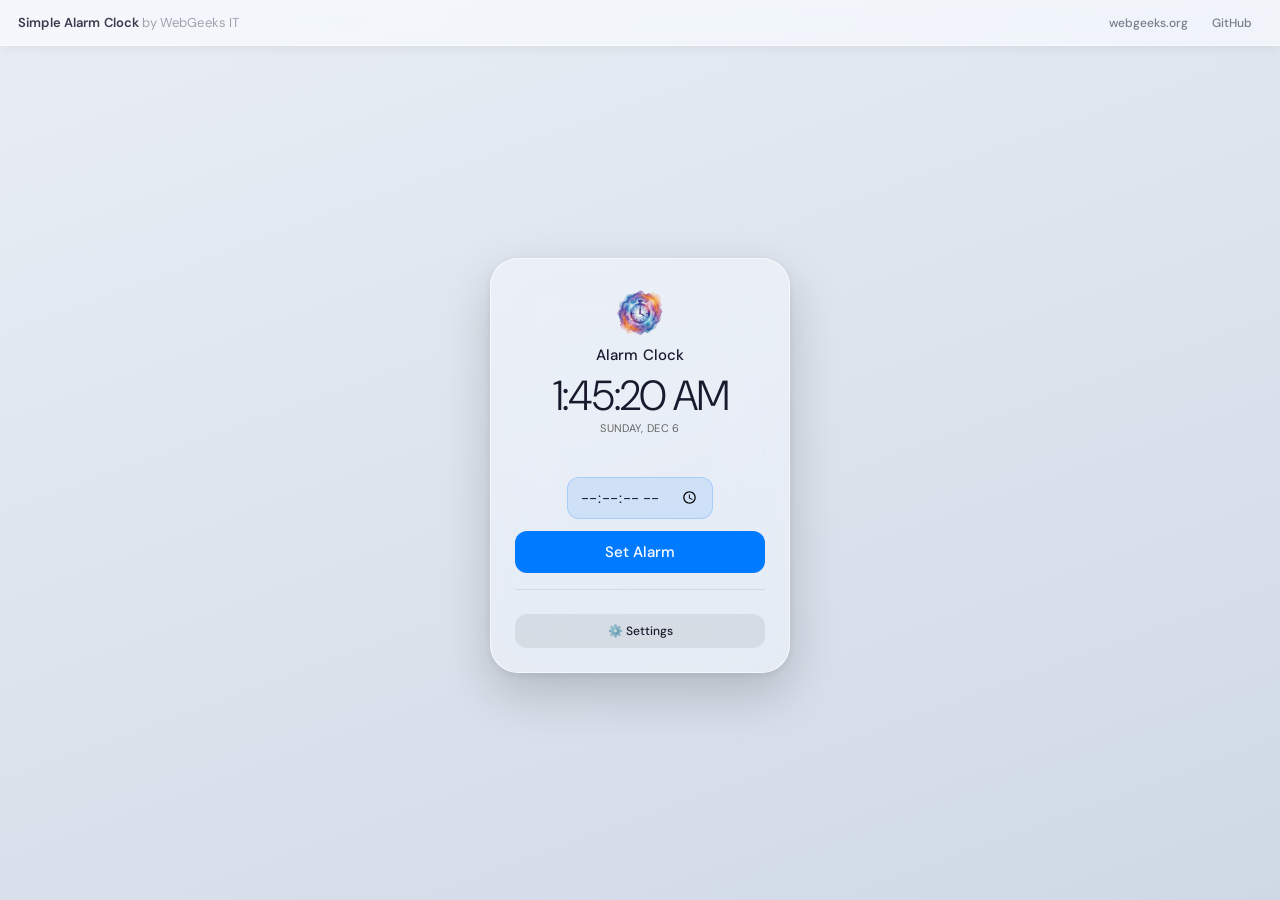
==== index.html @ 9c9a7935 "Web v1" ====
<!DOCTYPE html>
<html lang="en">
<head>
<meta charset="UTF-8">
<meta name="viewport" content="width=device-width, initial-scale=1.0">
<title>Alarm Clock — WebGeeks</title>
<link rel="icon" href="icon.ico" type="image/x-icon">
<link rel="preconnect" href="https://fonts.googleapis.com">
<link href="https://fonts.googleapis.com/css2?family=DM+Sans:wght@300;400;500&family=JetBrains+Mono:wght@300;400&display=swap" rel="stylesheet">
<link rel="stylesheet" href="style.css">
</head>
<body class="clock-body">

<!-- ── CUSTOM TITLEBAR (pywebview frameless mode) ── -->
<div id="titlebar" class="pywebview-drag-region">
  <button class="wc-btn wc-min"   onclick="winMinimize()" title="Minimize">&#x2212;</button>
  <button class="wc-btn wc-max"   onclick="winMaximize()" title="Maximize">&#x25A1;</button>
  <button class="wc-btn wc-close" onclick="winClose()"    title="Close">&#x2715;</button>
</div>

<!-- ── BROWSER NAV (hidden in pywebview) ── -->
<nav id="browser-nav">
  <a class="nav-brand" href="https://webgeeks.org" target="_blank">
    <span class="nav-title">Simple Alarm Clock <span>by WebGeeks IT</span></span>
  </a>
  <div class="nav-links">
    <a class="nav-link" href="https://webgeeks.org"        target="_blank">webgeeks.org</a>
    <a class="nav-link" href="https://github.com/ImmaGundam/SimpleAlarmClock" target="_blank">GitHub</a>
  </div>
</nav>

<!-- ── MAIN CARD ── -->
<div class="card" id="main-card">
  <div class="header">
    <!-- icon.ico shown as image above the title -->
    <img class="header-icon" src="clock.png" alt="Alarm Clock icon">
    <h1>Alarm Clock</h1>
  </div>

  <div class="clock-wrap">
    <div id="clock">00:00:00</div>
    <div id="date-display"></div>
  </div>

  <div id="alarm-status"></div>

  <div class="input-row">
    <input type="time" step="1" id="alarmTime">
  </div>

  <button class="btn btn-primary" id="alarmButton" onclick="alarmAction()">
    Set Alarm
  </button>

  <div class="divider"></div>

  <button class="btn btn-secondary" onclick="openSettings()">
    ⚙️ Settings
  </button>
</div>

<!-- ── SETTINGS PANEL (inline overlay) ── -->
<div id="settings-panel">
  <div class="settings-card">
    <div class="settings-header">
      <h2>Settings</h2>
      <button class="close-btn" onclick="closeSettings()">✕</button>
    </div>

    <!-- Display -->
    <div class="setting-group">
      <span class="setting-label">Display</span>
      <div class="toggle-row">
        <span class="toggle-label-text">Military Time (24h)</span>
        <label class="toggle">
          <input type="checkbox" id="military" onchange="settingChanged()">
          <span class="slider-track"></span>
        </label>
      </div>
      <div class="toggle-row">
        <span class="toggle-label-text">Show Date</span>
        <label class="toggle">
          <input type="checkbox" id="showDate" checked onchange="settingChanged()">
          <span class="slider-track"></span>
        </label>
      </div>
    </div>

  <!-- Display -->

    <!-- Theme -->
    <div class="setting-group">
      <span class="setting-label">Theme</span>
      <div class="theme-grid" id="themeGrid"></div>
    </div>

    <!-- Font -->
    <div class="setting-group">
      <span class="setting-label">Font</span>
      <select id="font" onchange="applyFont(this.value)">
        <option value="'DM Sans', sans-serif">DM Sans (Default)</option>
        <option value="'Segoe UI', sans-serif">Segoe UI</option>
        <option value="Arial, sans-serif">Arial</option>
        <option value="Verdana, sans-serif">Verdana</option>
        <option value="Tahoma, sans-serif">Tahoma</option>
        <option value="Georgia, serif">Georgia</option>
        <option value="'Times New Roman', serif">Times New Roman</option>
        <option value="'Courier New', monospace">Courier New</option>
        <option value="'JetBrains Mono', monospace">JetBrains Mono</option>
      </select>
    </div>

    <!-- Alarm Sound -->
    <div class="setting-group">
      <span class="setting-label">Alarm Sound</span>
      <select id="sound" onchange="settingChanged()">
        <option value="alarm1">Standard Alarm</option>
        <option value="alarm2">Digital Alarm</option>
        <option value="alarm3">Classic Alarm</option>
        <option value="gentle">Gentle Chime</option>
        <option value="beep">Simple Beep</option>
        <option value="buzzer">Buzzer</option>
        <option value="custom">📁 Custom File…</option>
      </select>
      <button class="file-btn" id="customFileBtn" onclick="browseSound()" style="display:none;">
        📂 Browse for sound file
      </button>
      <div id="custom-sound-name"></div>
      <div class="btn-preview-row">
        <button class="btn-preview" onclick="previewSound()">▶ Preview</button>
        <button class="btn-preview" onclick="stopPreview()">■ Stop</button>
      </div>
    </div>

    <!-- Advanced -->
    <div class="setting-group">
      <span class="setting-label">Advanced</span>
      <div class="toggle-row">
        <span class="toggle-label-text">Disable Animations</span>
        <label class="toggle">
          <input type="checkbox" id="disableJS" onchange="toggleAnimations()">
          <span class="slider-track"></span>
        </label>
      </div>
    </div>

    <div class="settings-footer">
      Developed by James D.<br>
      <a href="https://github.com/ImmaGundam" target="_blank">github.com/ImmaGundam</a>
      &nbsp;·&nbsp;
      <a href="https://webgeeks.org" target="_blank">webgeeks.org</a>
    </div>
  </div>
</div>

<!-- Toast -->
<div id="toast"></div>

<!-- Hidden file input -->
<input type="file" id="fileInput" accept="audio/*" style="display:none"
       onchange="handleCustomFile(this)">


<script>
// ─── PLATFORM DETECTION ─────────────────────────────────────────────────────
const isNativeApp = !!(window.Capacitor && window.Capacitor.isNativePlatform && window.Capacitor.isNativePlatform());
const Plugins = window.Capacitor?.Plugins || {};
const LocalNotifications = Plugins.LocalNotifications;
const Preferences = Plugins.Preferences;

(function detectEnv() {
  document.body.classList.toggle('in-browser', !isNativeApp);
  document.body.classList.toggle('native-app', isNativeApp);
})();

// ─── STATE ───────────────────────────────────────────────────────────────────
let state = {
  military: false,
  showDate: true,
  theme: 'mac',
  font: "'DM Sans', sans-serif",
  sound: 'alarm1',
  disableJS: false,
  customSoundURL: null,
  customSoundName: null
};

let alarmSet = false;
let alarmTime = null;
let scheduledNotificationId = null;
let audio = new Audio();
let previewAudio = new Audio();
let animationsDisabled = false;

// ─── THEMES ──────────────────────────────────────────────────────────────────
const THEMES = {
  Light:          { bg1: '#e9eef5', bg2: '#cfd9e6', cardBg: 'rgba(255,255,255,0.38)',  cardBorder: 'rgba(255,255,255,0.6)',   text: '#1a1a2e', textMuted: '#666',                     accent: '#007aff', accentText: '#fff',    btnSecBg: 'rgba(0,0,0,0.08)',       btnSecText: '#1a1a2e', dark: false, label: 'Light' },
  Dark:      { bg1: '#2c2c2e', bg2: '#1c1c1e', cardBg: 'rgba(60,60,65,0.55)',     cardBorder: 'rgba(255,255,255,0.12)', text: '#f0f0f0', textMuted: 'rgba(255,255,255,0.45)',    accent: '#0a84ff', accentText: '#fff',    btnSecBg: 'rgba(255,255,255,0.10)', btnSecText: '#f0f0f0', dark: true,  label: 'Dark' },
  dark:         { bg1: '#0f2027', bg2: '#2c5364', cardBg: 'rgba(20,40,55,0.55)',     cardBorder: 'rgba(100,180,255,0.15)', text: '#e8f4ff', textMuted: 'rgba(200,220,255,0.5)',     accent: '#4da6ff', accentText: '#001a33', btnSecBg: 'rgba(100,180,255,0.12)', btnSecText: '#e8f4ff', dark: true,  label: 'Blue Glass' },
  red:          { bg1: '#2b0000', bg2: '#220022', cardBg: 'rgba(60,0,40,0.55)',      cardBorder: 'rgba(255,80,120,0.2)',   text: '#ffe0ea', textMuted: 'rgba(255,160,180,0.55)',    accent: '#ff3b5c', accentText: '#fff',    btnSecBg: 'rgba(255,80,120,0.15)',  btnSecText: '#ffe0ea', dark: true,  label: 'Crimson' },
  pinklight:    { bg1: '#ffd6ec', bg2: '#ffeaf6', cardBg: 'rgba(255,255,255,0.45)',  cardBorder: 'rgba(255,180,220,0.6)', text: '#4a0033', textMuted: '#c06090',                   accent: '#e0006a', accentText: '#fff',    btnSecBg: 'rgba(224,0,106,0.10)',   btnSecText: '#4a0033', dark: false, label: 'Pink' },
  pinkdark:     { bg1: '#5c0030', bg2: '#1f0010', cardBg: 'rgba(80,0,45,0.55)',      cardBorder: 'rgba(255,100,160,0.2)', text: '#ffdaea', textMuted: 'rgba(255,150,190,0.55)',    accent: '#ff4d9e', accentText: '#3a0020', btnSecBg: 'rgba(255,100,160,0.15)', btnSecText: '#ffdaea', dark: true,  label: 'Rose Dark' },
  rainbowlight: { bg1: '#ffadad', bg2: '#9bf6ff', cardBg: 'rgba(255,255,255,0.42)', cardBorder: 'rgba(255,255,255,0.7)', text: '#1a1a2e', textMuted: '#555',                      accent: '#7c3aed', accentText: '#fff',    btnSecBg: 'rgba(124,58,237,0.10)', btnSecText: '#1a1a2e', dark: false, label: 'Rainbow' },
  rainbowdark:  { bg1: '#2a0050', bg2: '#003d4a', cardBg: 'rgba(30,0,70,0.5)',       cardBorder: 'rgba(150,100,255,0.25)',text: '#e8d8ff', textMuted: 'rgba(200,170,255,0.5)',     accent: '#a855f7', accentText: '#fff',    btnSecBg: 'rgba(168,85,247,0.18)', btnSecText: '#e8d8ff', dark: true,  label: 'Neon Dark' },
  forest:       { bg1: '#1a3a1a', bg2: '#2d5a2d', cardBg: 'rgba(20,50,20,0.55)',     cardBorder: 'rgba(100,200,100,0.2)', text: '#d8f0d8', textMuted: 'rgba(160,220,160,0.6)',    accent: '#4caf50', accentText: '#0a1f0a', btnSecBg: 'rgba(100,200,100,0.15)', btnSecText: '#d8f0d8', dark: true,  label: 'Forest' },
  ocean:        { bg1: '#003366', bg2: '#006699', cardBg: 'rgba(0,40,80,0.5)',        cardBorder: 'rgba(80,180,255,0.25)',text: '#d0ecff', textMuted: 'rgba(150,200,255,0.55)',    accent: '#29b6f6', accentText: '#001a33', btnSecBg: 'rgba(80,180,255,0.15)',  btnSecText: '#d0ecff', dark: true,  label: 'Ocean' },
  sand:         { bg1: '#f5e6c8', bg2: '#e8d5a0', cardBg: 'rgba(255,250,235,0.55)',  cardBorder: 'rgba(200,160,80,0.3)', text: '#3a2a10',  textMuted: '#8a6a30',                  accent: '#c97c1a', accentText: '#fff',    btnSecBg: 'rgba(200,160,80,0.18)',  btnSecText: '#3a2a10', dark: false, label: 'Sand' },
  midnight:     { bg1: '#080820', bg2: '#0d0d2e', cardBg: 'rgba(10,10,35,0.6)',      cardBorder: 'rgba(80,80,200,0.25)', text: '#d0d0ff',  textMuted: 'rgba(160,160,230,0.55)',   accent: '#6366f1', accentText: '#fff',    btnSecBg: 'rgba(99,102,241,0.18)', btnSecText: '#d0d0ff', dark: true,  label: 'Midnight' }
};

function buildThemeGrid() {
  const grid = document.getElementById('themeGrid');
  grid.innerHTML = '';
  for (const [key, t] of Object.entries(THEMES)) {
    const el = document.createElement('div');
    el.className = 'theme-swatch' + (key === state.theme ? ' active' : '');
    el.setAttribute('data-label', t.label);
    el.style.background = `linear-gradient(135deg, ${t.bg1}, ${t.bg2})`;
    el.onclick = () => applyTheme(key);
    grid.appendChild(el);
  }
}

function applyTheme(key) {
  if (!THEMES[key]) return;
  const t = THEMES[key];
  state.theme = key;
  saveState();
  const root = document.documentElement;
  root.style.setProperty('--bg1', t.bg1);
  root.style.setProperty('--bg2', t.bg2);
  root.style.setProperty('--card-bg', t.cardBg);
  root.style.setProperty('--card-border', t.cardBorder);
  root.style.setProperty('--text', t.text);
  root.style.setProperty('--text-muted', t.textMuted);
  root.style.setProperty('--accent', t.accent);
  root.style.setProperty('--accent-text', t.accentText);
  root.style.setProperty('--btn-secondary-bg', t.btnSecBg);
  root.style.setProperty('--btn-secondary-text', t.btnSecText);
  document.body.style.background = `linear-gradient(160deg, ${t.bg1}, ${t.bg2})`;
  document.querySelectorAll('.theme-swatch').forEach(el => el.classList.remove('active'));
  const active = document.querySelector(`.theme-swatch[data-label="${t.label}"]`);
  if (active) active.classList.add('active');
}

function applyFont(font) {
  state.font = font;
  document.body.style.fontFamily = font;
  saveState();
}

const DAYS   = ['Sunday','Monday','Tuesday','Wednesday','Thursday','Friday','Saturday'];
const MONTHS = ['Jan','Feb','Mar','Apr','May','Jun','Jul','Aug','Sep','Oct','Nov','Dec'];

function updateClock() {
  const now = new Date();
  let h = now.getHours();
  const m = String(now.getMinutes()).padStart(2,'0');
  const s = String(now.getSeconds()).padStart(2,'0');
  let timeStr;
  if (state.military) {
    timeStr = String(h).padStart(2,'0') + ':' + m + ':' + s;
  } else {
    const suffix = h >= 12 ? ' PM' : ' AM';
    h = h % 12 || 12;
    timeStr = h + ':' + m + ':' + s + suffix;
  }
  document.getElementById('clock').textContent = timeStr;
  if (state.showDate) {
    const dateEl = document.getElementById('date-display');
    dateEl.textContent = DAYS[now.getDay()] + ', ' + MONTHS[now.getMonth()] + ' ' + now.getDate();
    dateEl.style.display = '';
  } else {
    document.getElementById('date-display').style.display = 'none';
  }

  if (alarmSet && alarmTime) {
    const nowStr = String(now.getHours()).padStart(2,'0') + ':' +
                   String(now.getMinutes()).padStart(2,'0') + ':' +
                   String(now.getSeconds()).padStart(2,'0');
    if (nowStr === alarmTime) triggerAlarm();
  }
}
setInterval(updateClock, 1000);
updateClock();

function getNextOccurrence(timeString) {
  const [hh, mm, ss] = timeString.split(':').map(Number);
  const now = new Date();
  const fire = new Date();
  fire.setHours(hh, mm, ss || 0, 0);
  if (fire <= now) fire.setDate(fire.getDate() + 1);
  return fire;
}

async function scheduleNativeAlarm(timeString) {
  if (!isNativeApp || !LocalNotifications) return;
  try {
    await LocalNotifications.requestPermissions();
    if (LocalNotifications.checkExactNotificationSetting) {
      const exact = await LocalNotifications.checkExactNotificationSetting();
      if (exact?.value !== 'granted' && LocalNotifications.changeExactNotificationSetting) {
        await LocalNotifications.changeExactNotificationSetting();
      }
    }
  } catch (e) {}

  const fireAt = getNextOccurrence(timeString);
  scheduledNotificationId = Date.now() % 2147483000;
  try {
    await LocalNotifications.schedule({
      notifications: [{
        id: scheduledNotificationId,
        title: 'Alarm Clock',
        body: 'Your alarm is going off.',
        schedule: { at: fireAt, allowWhileIdle: true },
        sound: 'beep.wav',
        smallIcon: 'ic_stat_icon_config_sample',
        channelId: 'alarm-clock',
        extra: { alarmTime: timeString }
      }]
    });
  } catch (e) {
    console.warn('Failed to schedule native alarm', e);
  }
}

async function cancelNativeAlarm() {
  if (!isNativeApp || !LocalNotifications || !scheduledNotificationId) return;
  try {
    await LocalNotifications.cancel({ notifications: [{ id: scheduledNotificationId }] });
  } catch (e) {}
  scheduledNotificationId = null;
}

function alarmAction() {
  const btn = document.getElementById('alarmButton');
  if (!alarmSet) {
    const timeInput = document.getElementById('alarmTime').value;
    if (!timeInput) { showToast('Please select a time first'); return; }
    const parts = timeInput.split(':');
    alarmTime = parts[0].padStart(2,'0') + ':' + (parts[1]||'00').padStart(2,'0') + ':' + (parts[2]||'00').padStart(2,'0');
    alarmSet = true;
    btn.textContent = '🔔 Cancel Alarm';
    btn.classList.add('armed');
    document.getElementById('alarm-status').textContent = '⏰ Alarm set for ' + formatAlarmDisplay(alarmTime);
    scheduleNativeAlarm(alarmTime);
  } else {
    cancelAlarm();
  }
}

function formatAlarmDisplay(t) {
  const [h, m] = t.split(':').map(Number);
  if (state.military) return String(h).padStart(2,'0') + ':' + String(m).padStart(2,'0');
  const suffix = h >= 12 ? 'PM' : 'AM';
  const h12 = h % 12 || 12;
  return h12 + ':' + String(m).padStart(2,'0') + ' ' + suffix;
}

function triggerAlarm() {
  alarmSet = false;
  alarmTime = null;
  scheduledNotificationId = null;
  document.getElementById('alarmButton').textContent = '■ Stop Alarm';
  document.getElementById('alarmButton').classList.add('armed');
  document.getElementById('alarmButton').onclick = stopAlarm;
  document.getElementById('alarm-status').textContent = '🔔 ALARM!';
  document.getElementById('main-card').classList.add('ringing');
  playSound();
}

function stopAlarm() {
  stopSound();
  document.getElementById('main-card').classList.remove('ringing');
  document.getElementById('alarmButton').textContent = 'Set Alarm';
  document.getElementById('alarmButton').classList.remove('armed');
  document.getElementById('alarmButton').onclick = alarmAction;
  document.getElementById('alarm-status').textContent = '';
}

function cancelAlarm() {
  alarmSet = false;
  alarmTime = null;
  cancelNativeAlarm();
  document.getElementById('alarmButton').textContent = 'Set Alarm';
  document.getElementById('alarmButton').classList.remove('armed');
  document.getElementById('alarm-status').textContent = '';
}

const AudioCtx = window.AudioContext || window.webkitAudioContext;
let audioCtx = null;
let alarmInterval = null;

function getAudioCtx() {
  if (!audioCtx) audioCtx = new AudioCtx();
  return audioCtx;
}

function beepPattern(frequencies, duration, gap) {
  stopSound();
  const ctx = getAudioCtx();
  let t = ctx.currentTime;
  let i = 0;
  function doBeep() {
    const osc = ctx.createOscillator();
    const g = ctx.createGain();
    osc.connect(g); g.connect(ctx.destination);
    osc.frequency.value = frequencies[i % frequencies.length];
    g.gain.setValueAtTime(0.4, t);
    g.gain.exponentialRampToValueAtTime(0.001, t + duration);
    osc.start(t); osc.stop(t + duration);
    t += duration + gap; i++;
  }
  doBeep();
  alarmInterval = setInterval(doBeep, (duration + gap) * 1000);
}

function playSound() {
  const s = state.sound;
  const soundFiles = {
    alarm1:'sounds/alarm1.mp3',
    alarm2:'sounds/alarm2.mp3',
    alarm3:'sounds/alarm3.mp3'
  };
  if (s === 'custom' && state.customSoundURL) {
    audio.src = state.customSoundURL; audio.loop = true; audio.play().catch(()=>{});
    return;
  }
  if (soundFiles[s]) {
    audio.src = soundFiles[s];
    audio.loop = true;
    audio.play().catch(() => playSynthSound(s));
    return;
  }
  playSynthSound(s);
}

function playSynthSound(s) {
  stopSound();
  if      (s === 'alarm1')  beepPattern([880, 660],           0.15, 0.05);
  else if (s === 'alarm2')  beepPattern([1200, 1200, 1200],   0.08, 0.08);
  else if (s === 'alarm3')  beepPattern([440, 550, 660, 550], 0.2,  0.05);
  else if (s === 'gentle')  beepPattern([523, 659, 784],      0.4,  0.2);
  else if (s === 'beep')    beepPattern([1000],               0.1,  0.4);
  else if (s === 'buzzer')  beepPattern([120, 100],           0.3,  0.05);
}

function stopSound() {
  audio.pause(); audio.currentTime = 0;
  if (alarmInterval) { clearInterval(alarmInterval); alarmInterval = null; }
}

function previewSound() {
  stopPreview();
  const s = document.getElementById('sound').value;
  if (s === 'custom' && state.customSoundURL) {
    previewAudio.src = state.customSoundURL;
    previewAudio.play().catch(()=>{});
    setTimeout(() => previewAudio.pause(), 3000);
  } else if (s === 'alarm1' || s === 'alarm2' || s === 'alarm3') {
    previewAudio.src = `sounds/${s}.mp3`;
    previewAudio.play().catch(() => playSynthSound(s));
    setTimeout(stopPreview, 3000);
  } else {
    playSynthSound(s);
    setTimeout(stopSound, 3000);
  }
}

function stopPreview() {
  previewAudio.pause(); previewAudio.currentTime = 0;
  stopSound();
}

function browseSound() { document.getElementById('fileInput').click(); }

function handleCustomFile(input) {
  const file = input.files[0];
  if (!file) return;
  state.customSoundURL  = URL.createObjectURL(file);
  state.customSoundName = file.name;
  document.getElementById('custom-sound-name').textContent = '📄 ' + file.name;
  state.sound = 'custom';
  saveState();
}

document.getElementById('sound').addEventListener('change', function() {
  document.getElementById('customFileBtn').style.display = this.value === 'custom' ? 'flex' : 'none';
  state.sound = this.value;
  saveState();
});

function winMinimize() {}
function winMaximize() {}
function winClose() {}

function openSettings() {
  buildThemeGrid();
  loadSettingsUI();
  document.getElementById('settings-panel').classList.add('open');
}

function closeSettings() {
  document.getElementById('settings-panel').classList.remove('open');
}

document.getElementById('settings-panel').addEventListener('click', function(e) {
  if (e.target === this) closeSettings();
});

function settingChanged() {
  state.military = document.getElementById('military').checked;
  state.showDate  = document.getElementById('showDate').checked;
  state.sound     = document.getElementById('sound').value;
  saveState();
}

function loadSettingsUI() {
  document.getElementById('military').checked    = state.military;
  document.getElementById('showDate').checked    = state.showDate;
  document.getElementById('disableJS').checked   = state.disableJS;
  const fontSel = document.getElementById('font');
  for (let opt of fontSel.options) {
    if (opt.value === state.font) { fontSel.value = opt.value; break; }
  }
  document.getElementById('sound').value = state.sound;
  document.getElementById('customFileBtn').style.display = state.sound === 'custom' ? 'flex' : 'none';
  if (state.customSoundName) {
    document.getElementById('custom-sound-name').textContent = '📄 ' + state.customSoundName;
  }
}

function toggleAnimations() {
  animationsDisabled = document.getElementById('disableJS').checked;
  state.disableJS = animationsDisabled;
  if (animationsDisabled) {
    let style = document.getElementById('no-anim');
    if (!style) {
      style = document.createElement('style');
      style.id = 'no-anim';
      style.textContent = '*, *::before, *::after { animation: none !important; transition: none !important; }';
      document.head.appendChild(style);
    }
  } else {
    const el = document.getElementById('no-anim');
    if (el) el.remove();
  }
  saveState();
}

async function saveState() {
  const toSave = {...state, customSoundURL: null};
  localStorage.setItem('alarmState', JSON.stringify(toSave));
  if (Preferences) {
    try { await Preferences.set({ key: 'alarmState', value: JSON.stringify(toSave) }); } catch (e) {}
  }
}

async function loadState() {
  try {
    if (Preferences) {
      const pref = await Preferences.get({ key: 'alarmState' });
      if (pref.value) Object.assign(state, JSON.parse(pref.value));
      else {
        const raw = localStorage.getItem('alarmState');
        if (raw) Object.assign(state, JSON.parse(raw));
      }
    } else {
      const raw = localStorage.getItem('alarmState');
      if (raw) Object.assign(state, JSON.parse(raw));
    }
  } catch(e) {}
}

function showToast(msg) {
  const t = document.getElementById('toast');
  t.textContent = msg;
  t.classList.add('show');
  setTimeout(() => t.classList.remove('show'), 2200);
}

async function initNativeBits() {
  if (!isNativeApp) return;
  try {
    if (Plugins.StatusBar?.setStyle) {
      await Plugins.StatusBar.setStyle({ style: THEMES[state.theme]?.dark ? 'DARK' : 'LIGHT' });
    }
  } catch (e) {}

  if (LocalNotifications?.createChannel) {
    try {
      await LocalNotifications.createChannel({
        id: 'alarm-clock',
        name: 'Alarm Clock',
        description: 'Alarm notifications',
        importance: 5,
        visibility: 1,
        sound: 'beep.wav',
        vibration: true,
        lights: true
      });
    } catch (e) {}
  }

  if (LocalNotifications?.addListener) {
    LocalNotifications.addListener('localNotificationReceived', () => {
      if (!document.getElementById('main-card').classList.contains('ringing')) triggerAlarm();
    });
    LocalNotifications.addListener('localNotificationActionPerformed', () => {
      if (!document.getElementById('main-card').classList.contains('ringing')) triggerAlarm();
    });
  }
}

async function init() {
  await loadState();
  applyTheme(state.theme);
  applyFont(state.font);
  if (state.disableJS) {
    document.getElementById('disableJS').checked = true;
    toggleAnimations();
  }
  await initNativeBits();
}

init();
</script>
</body>
</html>
---- style.css ----
/* ═══════════════════════════════════════════════════════════════
   style.css — Shared stylesheet for Alarm Clock (index + settings)
   ═══════════════════════════════════════════════════════════════ */

/* ── RESET ── */
*, *::before, *::after { box-sizing: border-box; margin: 0; padding: 0; }

/* ══════════════════════════════════════
   § 1  CSS CUSTOM PROPERTIES (TOKENS)
   ══════════════════════════════════════ */
:root {
  --bg1:              #e9eef5;
  --bg2:              #cfd9e6;
  --card-bg:          rgba(255,255,255,0.38);
  --card-border:      rgba(255,255,255,0.6);
  --text:             #1a1a2e;
  --text-muted:       #666;
  --accent:           #007aff;
  --accent-text:      #ffffff;
  --btn-secondary-bg: rgba(0,0,0,0.07);
  --btn-secondary-text: #1a1a2e;
  --card-shadow:      0 20px 50px rgba(0,0,0,0.18), 0 2px 8px rgba(0,0,0,0.08);
  --card-opacity:     1;
}

/* ══════════════════════════════════════
   § 2  BASE / BODY
   ══════════════════════════════════════ */
html, body {
  width: 100%;
  height: 100%;
  margin: 0;
}

/* index.html body */
body.clock-body {
  overflow: hidden;
  min-height: 100vh;
  font-family: 'DM Sans', sans-serif;
  background: linear-gradient(160deg, var(--bg1), var(--bg2));
  display: grid;
  place-items: center;
  transition: background 0.6s ease;
  padding: 16px;
}

/* settings.html body */
body.settings-body {
  font-family: 'DM Sans', 'Segoe UI', sans-serif;
  background: #f0f2f5;
  color: #1a1a2e;
  font-size: 14px;
  padding: clamp(12px, 3vw, 24px);
  min-height: 100vh;
  /* min dimensions enforced by Python API clamps + JS handle constraints */
  min-width: 320px;
  min-height: 400px;
  box-sizing: border-box;
}

/* ══════════════════════════════════════
   § 3  MAIN CLOCK CARD
   ══════════════════════════════════════ */
.card {
  background: var(--card-bg);
  backdrop-filter: blur(30px) saturate(1.4);
  -webkit-backdrop-filter: blur(30px) saturate(1.4);
  border: 1px solid var(--card-border);
  border-radius: 28px;
  padding: 28px 24px 24px;
  width: 300px;
  text-align: center;
  box-shadow: var(--card-shadow);
  opacity: var(--card-opacity);
  transition: opacity 0.3s;
  position: relative;
}

/* ── HEADER ── */
.header {
  display: flex;
  flex-direction: column;
  align-items: center;
  gap: 6px;
  margin-bottom: 6px;
}
.header-icon {
  width: 52px;
  height: 52px;
  object-fit: contain;
}
.header h1 {
  font-size: 15px;
  font-weight: 500;
  color: var(--text);
  letter-spacing: 0.01em;
}

/* ── CLOCK ── */
.clock-wrap { margin: 10px 0 18px; }
#clock {
  font-family: inherit;
  font-size: 42px;
  font-weight: 300;
  color: var(--text);
  letter-spacing: -1px;
  line-height: 1;
}
#date-display {
  font-size: 11px;
  color: var(--text-muted);
  margin-top: 4px;
  letter-spacing: 0.04em;
  text-transform: uppercase;
}

/* ── ALARM STATUS ── */
#alarm-status {
  font-size: 11px;
  color: var(--accent);
  min-height: 16px;
  margin-bottom: 8px;
  font-weight: 500;
  letter-spacing: 0.03em;
  transition: opacity 0.3s;
}

/* ── TIME INPUT ── */
.input-row {
  display: flex;
  gap: 8px;
  justify-content: center;
  align-items: center;
}
input[type="time"] {
  background: rgba(0,122,255,0.10);
  border: 1.5px solid rgba(0,122,255,0.2);
  padding: 9px 12px;
  border-radius: 12px;
  font-size: 15px;
  font-family: inherit;
  color: var(--text);
  outline: none;
  transition: border-color 0.2s;
}
input[type="time"]:focus { border-color: var(--accent); }

/* ══════════════════════════════════════
   § 4  BUTTONS (SHARED)
   ══════════════════════════════════════ */
.btn {
  display: inline-flex;
  align-items: center;
  justify-content: center;
  gap: 6px;
  border: none;
  border-radius: 12px;
  cursor: pointer;
  font-family: 'DM Sans', sans-serif;
  font-size: 14px;
  font-weight: 500;
  transition: transform 0.12s, opacity 0.2s, background 0.3s;
}
.btn:active { transform: scale(0.96); }

.btn-primary {
  background: var(--accent);
  color: var(--accent-text);
  padding: 11px 22px;
  width: 100%;
  margin-top: 12px;
  font-size: 15px;
}
.btn-primary.armed {
  background: #ff3b30;
  color: #fff;
}
.btn-secondary {
  background: var(--btn-secondary-bg);
  color: var(--btn-secondary-text);
  padding: 9px 16px;
  font-size: 12px;
  margin-top: 8px;
  width: 100%;
}

/* ── DIVIDER ── */
.divider {
  height: 1px;
  background: rgba(0,0,0,0.08);
  margin: 16px 0;
}

/* ══════════════════════════════════════
   § 5  SETTINGS PANEL (inline overlay in index.html)
   ══════════════════════════════════════ */
#settings-panel {
  display: none;
  position: fixed;
  inset: 0;
  background: rgba(0,0,0,0.35);
  backdrop-filter: blur(6px);
  z-index: 100;
  justify-content: center;
  align-items: center;
  padding: 20px;
}
#settings-panel.open { display: flex; }

.settings-card {
  background: rgba(245,247,250,0.97);
  border-radius: 22px;
  padding: 26px 22px;
  width: 320px;
  max-height: 88vh;
  overflow-y: auto;
  box-shadow: 0 30px 70px rgba(0,0,0,0.25);
  color: #1a1a2e;
  scrollbar-width: thin;
}
.settings-card::-webkit-scrollbar { width: 4px; }
.settings-card::-webkit-scrollbar-thumb { background: rgba(0,0,0,0.15); border-radius: 4px; }

.settings-header {
  display: flex;
  justify-content: space-between;
  align-items: center;
  margin-bottom: 20px;
}
.settings-header h2 { font-size: 17px; font-weight: 600; }
.close-btn {
  background: rgba(0,0,0,0.07);
  border: none;
  border-radius: 50%;
  width: 30px; height: 30px;
  cursor: pointer;
  font-size: 16px;
  display: flex; align-items: center; justify-content: center;
  color: #555;
  transition: background 0.2s;
}
.close-btn:hover { background: rgba(0,0,0,0.14); }

.setting-group { margin-bottom: 18px; }

/* ══════════════════════════════════════
   § 6  SHARED SETTINGS CONTROLS
        (used in both the overlay panel
         in index.html AND settings.html)
   ══════════════════════════════════════ */

/* Labels */
.setting-label {
  font-size: 10px;
  font-weight: 700;
  letter-spacing: 0.08em;
  text-transform: uppercase;
  color: #888;
  margin-bottom: 7px;
  margin-top: 18px;
  display: block;
}
/* index.html inline panel uses its own specificity — keep original */
.settings-card .setting-label {
  font-size: 11px;
  font-weight: 600;
  letter-spacing: 0.07em;
  margin-top: 0;
}

/* Toggle rows */
.toggle-row {
  display: flex;
  justify-content: space-between;
  align-items: center;
  padding: 10px 0;
  border-bottom: 1px solid rgba(0,0,0,0.06);
}
.toggle-row:last-child { border-bottom: none; }
.toggle-label-text { font-size: 14px; color: #333; }
/* settings.html uses plain <span> inside .toggle-row */
.toggle-row > span { font-size: 13px; color: #333; }

/* Toggle switch */
.toggle {
  position: relative;
  width: 44px; height: 24px;
  flex-shrink: 0;
}
.toggle input { opacity: 0; width: 0; height: 0; }
.slider-track {
  position: absolute;
  inset: 0;
  background: #ccc;
  border-radius: 24px;
  cursor: pointer;
  transition: background 0.25s;
}
.slider-track::before {
  content: '';
  position: absolute;
  width: 18px; height: 18px;
  left: 3px; top: 3px;
  background: white;
  border-radius: 50%;
  transition: transform 0.25s;
  box-shadow: 0 1px 3px rgba(0,0,0,0.3);
}
.toggle input:checked + .slider-track { background: #007aff; }
.toggle input:checked + .slider-track::before { transform: translateX(20px); }

/* Select dropdowns */
select {
  width: 100%;
  padding: 9px 36px 9px 12px;
  border-radius: 10px;
  border: 1.5px solid rgba(0,0,0,0.12);
  background: white;
  font-family: 'DM Sans', sans-serif;
  font-size: 14px;
  color: #1a1a2e;
  outline: none;
  cursor: pointer;
  appearance: none;
  -webkit-appearance: none;
  background-image: url("data:image/svg+xml,%3Csvg xmlns='http://www.w3.org/2000/svg' width='12' height='8' viewBox='0 0 12 8'%3E%3Cpath d='M1 1l5 5 5-5' stroke='%23888' stroke-width='1.5' fill='none' stroke-linecap='round'/%3E%3C/svg%3E");
  background-repeat: no-repeat;
  background-position: right 12px center;
  transition: border-color 0.2s;
}
select:focus { border-color: #007aff; }

/* Range slider */
input[type="range"] {
  width: 100%;
  accent-color: #007aff;
  height: 4px;
  cursor: pointer;
  display: block;
}

/* Theme swatches grid */
.theme-grid {
  display: grid;
  grid-template-columns: repeat(4, 1fr);
  gap: 8px;
}
.theme-swatch {
  height: 44px;
  border-radius: 10px;
  cursor: pointer;
  border: 2.5px solid transparent;
  transition: border-color 0.2s, transform 0.15s;
  position: relative;
  overflow: hidden;
}
.theme-swatch:hover { transform: scale(1.06); }
.theme-swatch.active { border-color: #007aff; }
.theme-swatch::after {
  content: attr(data-label);
  position: absolute;
  bottom: 0; left: 0; right: 0;
  background: rgba(0,0,0,0.45);
  color: white;
  font-size: 8px;
  text-align: center;
  padding: 2px 0;
  letter-spacing: 0.03em;
  white-space: nowrap;
  overflow: hidden;
  text-overflow: ellipsis;
}

/* Custom file button */
.file-btn {
  display: flex;
  align-items: center;
  gap: 8px;
  padding: 9px 12px;
  background: rgba(0,122,255,0.08);
  border: 1.5px dashed rgba(0,122,255,0.3);
  border-radius: 10px;
  cursor: pointer;
  font-size: 13px;
  color: #007aff;
  font-family: 'DM Sans', sans-serif;
  width: 100%;
  transition: background 0.2s;
  margin-top: 8px;
}
.file-btn:hover { background: rgba(0,122,255,0.13); }

#custom-sound-name,
#custom-name {
  font-size: 11px;
  color: #888;
  margin-top: 5px;
}

/* ── Preview buttons — always dark text, readable on any theme ── */
.btn-preview-row {
  display: flex;
  gap: 8px;
  margin-top: 10px;
}
.btn-preview {
  flex: 1;
  padding: 8px;
  border: 1px solid rgba(0,0,0,0.13);
  border-radius: 9px;
  font-family: inherit;
  font-size: 12px;
  font-weight: 600;
  cursor: pointer;
  background: rgba(0,0,0,0.09);
  color: #111;               /* always dark — readable across all themes */
  transition: background 0.15s;
}
.btn-preview:hover  { background: rgba(0,0,0,0.17); }
.btn-preview:active { background: rgba(0,0,0,0.24); transform: scale(0.97); }

/* Settings footer (index.html inline panel) */
.settings-footer {
  text-align: center;
  font-size: 10px;
  color: #aaa;
  margin-top: 22px;
  line-height: 1.8;
}
.settings-footer a { color: #007aff; text-decoration: none; }
.settings-footer a:hover { text-decoration: underline; }

/* ══════════════════════════════════════
   § 7  SETTINGS WINDOW (settings.html)
        Overrides for the standalone page
   ══════════════════════════════════════ */
.settings-page-card {
  background: white;
  padding: clamp(16px, 4vw, 24px);
  border-radius: 16px;
  box-shadow: 0 4px 20px rgba(0,0,0,0.08);
  width: 100%;
  max-width: 480px;
  margin: 0 auto;
}
.settings-page-card h3 {
  font-size: clamp(15px, 4vw, 18px);
  font-weight: 600;
  margin-bottom: 18px;
  color: #111;
}
/* Fluid theme grid for settings window */
.settings-page-card .theme-grid {
  grid-template-columns: repeat(auto-fill, minmax(58px, 1fr));
  margin-top: 8px;
}
.settings-page-card .setting-label {
  margin-top: 18px;
  font-size: 10px;
}
.settings-page-card .setting-label:first-of-type { margin-top: 0; }

/* Save button */
.save-btn {
  width: 100%;
  padding: clamp(10px, 2.5vw, 13px);
  border: none;
  border-radius: 12px;
  background: #007aff;
  color: white;
  font-family: inherit;
  font-size: clamp(14px, 3.5vw, 15px);
  font-weight: 500;
  cursor: pointer;
  margin-top: 22px;
  transition: opacity 0.2s, transform 0.1s;
  display: flex;
  align-items: center;
  justify-content: center;
  gap: 8px;
}
.save-btn:hover { opacity: 0.9; }
.save-btn:active { transform: scale(0.97); }
.save-flash { background: #34c759 !important; }

/* Settings page footer */
.settings-page-footer {
  text-align: center;
  font-size: 10px;
  color: #bbb;
  margin-top: 18px;
  line-height: 2;
}
.settings-page-footer a { color: #007aff; text-decoration: none; }

/* ══════════════════════════════════════
   § 8  BROWSER NAV BAR (index.html only, hidden in pywebview)
   ══════════════════════════════════════ */
#browser-nav {
  display: none;
  position: fixed;
  top: 0; left: 0; right: 0;
  height: 46px;
  background: rgba(255,255,255,0.55);
  backdrop-filter: blur(20px) saturate(1.6);
  -webkit-backdrop-filter: blur(20px) saturate(1.6);
  border-bottom: 1px solid rgba(255,255,255,0.5);
  box-shadow: 0 1px 12px rgba(0,0,0,0.08);
  z-index: 200;
  align-items: center;
  justify-content: space-between;
  padding: 0 18px;
  transition: background 0.4s;
}
body.in-browser #browser-nav { display: flex; }
body.in-browser { padding-top: 46px; }

.nav-brand {
  display: flex;
  align-items: center;
  gap: 8px;
  text-decoration: none;
}
.nav-logo  { font-size: 18px; line-height: 1; }
.nav-title {
  font-size: 13px;
  font-weight: 600;
  color: var(--text);
  letter-spacing: 0.01em;
  opacity: 0.85;
}
.nav-title span { opacity: 0.45; font-weight: 400; }
.nav-links {
  display: flex;
  align-items: center;
  gap: 4px;
}
.nav-link {
  font-size: 12px;
  color: var(--text);
  opacity: 0.55;
  text-decoration: none;
  padding: 5px 10px;
  border-radius: 8px;
  transition: opacity 0.2s, background 0.2s;
  font-weight: 500;
}
.nav-link:hover { opacity: 1; background: rgba(0,0,0,0.06); }

/* ══════════════════════════════════════
   § 9  ALARM RINGING STATE
   ══════════════════════════════════════ */
@keyframes ring-pulse {
  0%, 100% { box-shadow: 0 20px 50px rgba(255,59,48,0.3),  0 2px 8px rgba(0,0,0,0.08); }
  50%       { box-shadow: 0 20px 60px rgba(255,59,48,0.55), 0 2px 8px rgba(0,0,0,0.08); }
}
.card.ringing { animation: ring-pulse 1s ease-in-out infinite; }

/* ══════════════════════════════════════
   § 10  CUSTOM TITLEBAR (pywebview frameless, index.html)
   ══════════════════════════════════════ */
#titlebar {
  display: none;
  position: fixed;
  top: 0; left: 0; right: 0;
  height: 32px;
  z-index: 300;
  align-items: center;
  justify-content: flex-end;
  padding: 0 8px;
  gap: 2px;
}
body:not(.in-browser) #titlebar { display: flex; }
body:not(.in-browser).clock-body { padding-top: 32px; }

.wc-btn {
  width: 28px; height: 22px;
  border: none;
  border-radius: 6px;
  cursor: pointer;
  font-size: 11px;
  line-height: 1;
  display: flex; align-items: center; justify-content: center;
  background: rgba(255,255,255,0.0);
  color: var(--text);
  opacity: 0.35;
  transition: opacity 0.15s, background 0.15s;
  font-family: 'Segoe UI', system-ui, sans-serif;
}
.wc-btn:hover { opacity: 1; background: rgba(0,0,0,0.08); }
.wc-btn.wc-close:hover { background: rgba(255,59,48,0.75); color: white; opacity: 1; }
.wc-btn.wc-min:hover   { background: rgba(0,0,0,0.10); }
.wc-btn.wc-max:hover   { background: rgba(0,0,0,0.10); }

/* ══════════════════════════════════════
   § 11  TOAST
   ══════════════════════════════════════ */
#toast {
  position: fixed;
  bottom: 28px;
  left: 50%;
  transform: translateX(-50%) translateY(20px);
  background: #1a1a2e;
  color: white;
  padding: 10px 20px;
  border-radius: 20px;
  font-size: 13px;
  opacity: 0;
  pointer-events: none;
  transition: opacity 0.3s, transform 0.3s;
  white-space: nowrap;
  z-index: 999;
}
#toast.show {
  opacity: 1;
  transform: translateX(-50%) translateY(0);
}

/* ══════════════════════════════════════
   § 12  MISC HELPERS
   ══════════════════════════════════════ */
.dark-text { --text: #f0f0f0; --text-muted: rgba(255,255,255,0.5); }

@media (max-width: 280px) {
  .theme-grid { grid-template-columns: repeat(3, 1fr); }
  .btn-preview-row { flex-direction: column; }
}


/* Native mobile app (Capacitor) should not show browser chrome clones */
body.native-app #browser-nav { display: none !important; }
body.native-app.clock-body { padding-top: 16px !important; }
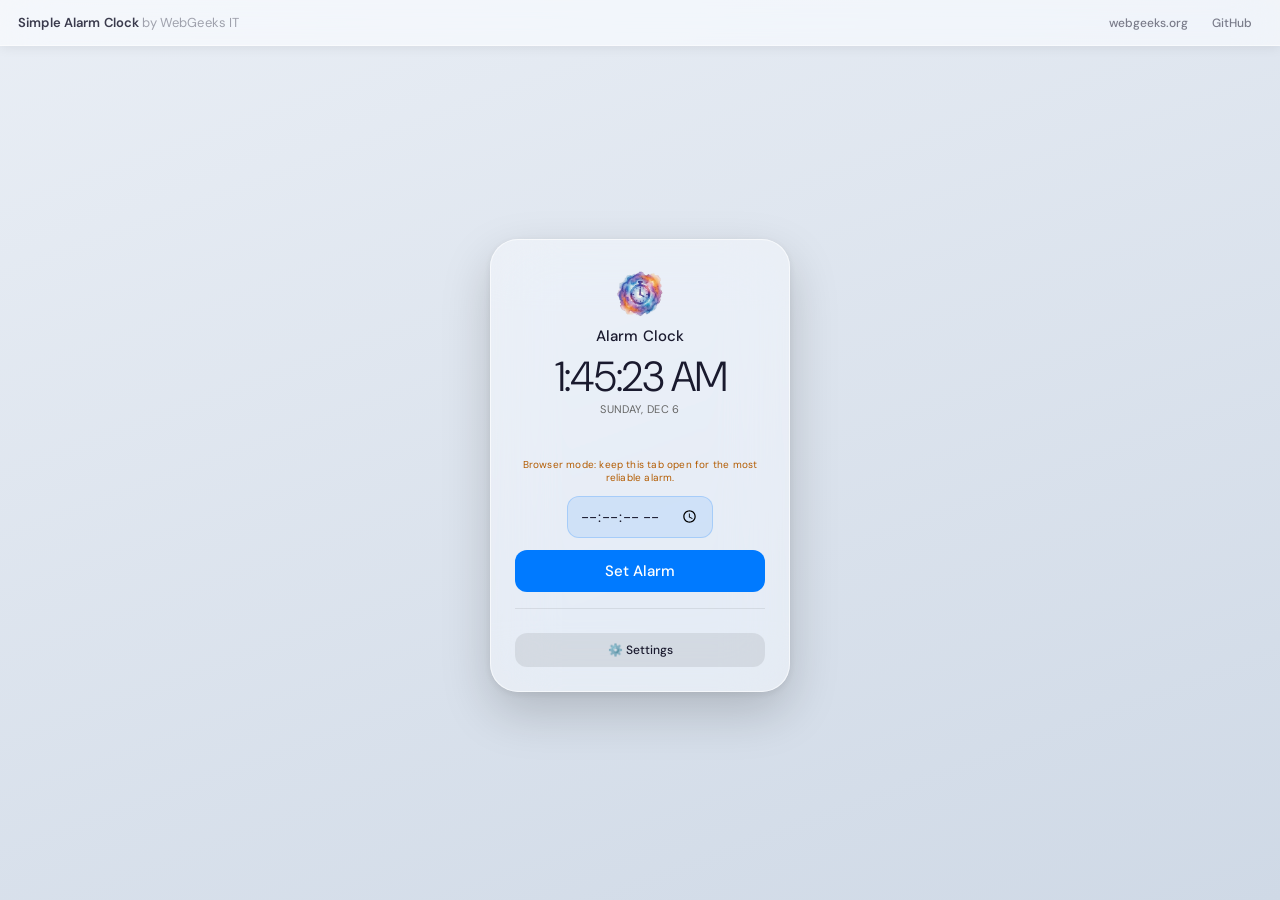
==== commit ad8b8a14: "v1.1 Web Fixed Alarm state for lock-screens" ====
--- a/index.html
+++ b/index.html
@@ -11,28 +11,24 @@
 </head>
 <body class="clock-body">
 
-<!-- ── CUSTOM TITLEBAR (pywebview frameless mode) ── -->
 <div id="titlebar" class="pywebview-drag-region">
-  <button class="wc-btn wc-min"   onclick="winMinimize()" title="Minimize">&#x2212;</button>
-  <button class="wc-btn wc-max"   onclick="winMaximize()" title="Maximize">&#x25A1;</button>
-  <button class="wc-btn wc-close" onclick="winClose()"    title="Close">&#x2715;</button>
+  <button class="wc-btn wc-min" onclick="winMinimize()" title="Minimize">&#x2212;</button>
+  <button class="wc-btn wc-max" onclick="winMaximize()" title="Maximize">&#x25A1;</button>
+  <button class="wc-btn wc-close" onclick="winClose()" title="Close">&#x2715;</button>
 </div>
 
-<!-- ── BROWSER NAV (hidden in pywebview) ── -->
 <nav id="browser-nav">
-  <a class="nav-brand" href="https://webgeeks.org" target="_blank">
+  <a class="nav-brand" href="https://webgeeks.org" target="_blank" rel="noreferrer">
     <span class="nav-title">Simple Alarm Clock <span>by WebGeeks IT</span></span>
   </a>
   <div class="nav-links">
-    <a class="nav-link" href="https://webgeeks.org"        target="_blank">webgeeks.org</a>
-    <a class="nav-link" href="https://github.com/ImmaGundam/SimpleAlarmClock" target="_blank">GitHub</a>
+    <a class="nav-link" href="https://webgeeks.org" target="_blank" rel="noreferrer">webgeeks.org</a>
+    <a class="nav-link" href="https://github.com/ImmaGundam/SimpleAlarmClock" target="_blank" rel="noreferrer">GitHub</a>
   </div>
 </nav>
 
-<!-- ── MAIN CARD ── -->
 <div class="card" id="main-card">
   <div class="header">
-    <!-- icon.ico shown as image above the title -->
     <img class="header-icon" src="clock.png" alt="Alarm Clock icon">
     <h1>Alarm Clock</h1>
   </div>
@@ -43,6 +39,7 @@
   </div>
 
   <div id="alarm-status"></div>
+  <div id="alarm-mode-note" class="alarm-mode-note"></div>
 
   <div class="input-row">
     <input type="time" step="1" id="alarmTime">
@@ -59,7 +56,6 @@
   </button>
 </div>
 
-<!-- ── SETTINGS PANEL (inline overlay) ── -->
 <div id="settings-panel">
   <div class="settings-card">
     <div class="settings-header">
@@ -67,7 +63,6 @@
       <button class="close-btn" onclick="closeSettings()">✕</button>
     </div>
 
-    <!-- Display -->
     <div class="setting-group">
       <span class="setting-label">Display</span>
       <div class="toggle-row">
@@ -86,15 +81,11 @@
       </div>
     </div>
 
-  <!-- Display -->
-
-    <!-- Theme -->
     <div class="setting-group">
       <span class="setting-label">Theme</span>
       <div class="theme-grid" id="themeGrid"></div>
     </div>
 
-    <!-- Font -->
     <div class="setting-group">
       <span class="setting-label">Font</span>
       <select id="font" onchange="applyFont(this.value)">
@@ -110,7 +101,6 @@
       </select>
     </div>
 
-    <!-- Alarm Sound -->
     <div class="setting-group">
       <span class="setting-label">Alarm Sound</span>
       <select id="sound" onchange="settingChanged()">
@@ -132,7 +122,6 @@
       </div>
     </div>
 
-    <!-- Advanced -->
     <div class="setting-group">
       <span class="setting-label">Advanced</span>
       <div class="toggle-row">
@@ -145,39 +134,36 @@
     </div>
 
     <div class="settings-footer">
+      Simple Alarm Clock v1.1<br>
       Developed by James D.<br>
-      <a href="https://github.com/ImmaGundam" target="_blank">github.com/ImmaGundam</a>
+      <a href="https://github.com/ImmaGundam" target="_blank" rel="noreferrer">github.com/ImmaGundam</a>
       &nbsp;·&nbsp;
-      <a href="https://webgeeks.org" target="_blank">webgeeks.org</a>
+      <a href="https://webgeeks.org" target="_blank" rel="noreferrer">webgeeks.org</a>
     </div>
   </div>
 </div>
 
-<!-- Toast -->
 <div id="toast"></div>
 
-<!-- Hidden file input -->
-<input type="file" id="fileInput" accept="audio/*" style="display:none"
-       onchange="handleCustomFile(this)">
-
+<input type="file" id="fileInput" accept="audio/*" style="display:none" onchange="handleCustomFile(this)">
 
 <script>
-// ─── PLATFORM DETECTION ─────────────────────────────────────────────────────
 const isNativeApp = !!(window.Capacitor && window.Capacitor.isNativePlatform && window.Capacitor.isNativePlatform());
 const Plugins = window.Capacitor?.Plugins || {};
-const LocalNotifications = Plugins.LocalNotifications;
-const Preferences = Plugins.Preferences;
+const LocalNotifications = Plugins.LocalNotifications || null;
+const Preferences = Plugins.Preferences || null;
+const StatusBar = Plugins.StatusBar || null;
+const AppPlugin = Plugins.App || null;
 
 (function detectEnv() {
   document.body.classList.toggle('in-browser', !isNativeApp);
   document.body.classList.toggle('native-app', isNativeApp);
 })();
 
-// ─── STATE ───────────────────────────────────────────────────────────────────
 let state = {
   military: false,
   showDate: true,
-  theme: 'mac',
+  theme: 'Light',
   font: "'DM Sans', sans-serif",
   sound: 'alarm1',
   disableJS: false,
@@ -188,25 +174,38 @@
 let alarmSet = false;
 let alarmTime = null;
 let scheduledNotificationId = null;
+let scheduledFireAtISO = null;
 let audio = new Audio();
 let previewAudio = new Audio();
 let animationsDisabled = false;
-
-// ─── THEMES ──────────────────────────────────────────────────────────────────
+let listenersRegistered = false;
+
 const THEMES = {
-  Light:          { bg1: '#e9eef5', bg2: '#cfd9e6', cardBg: 'rgba(255,255,255,0.38)',  cardBorder: 'rgba(255,255,255,0.6)',   text: '#1a1a2e', textMuted: '#666',                     accent: '#007aff', accentText: '#fff',    btnSecBg: 'rgba(0,0,0,0.08)',       btnSecText: '#1a1a2e', dark: false, label: 'Light' },
-  Dark:      { bg1: '#2c2c2e', bg2: '#1c1c1e', cardBg: 'rgba(60,60,65,0.55)',     cardBorder: 'rgba(255,255,255,0.12)', text: '#f0f0f0', textMuted: 'rgba(255,255,255,0.45)',    accent: '#0a84ff', accentText: '#fff',    btnSecBg: 'rgba(255,255,255,0.10)', btnSecText: '#f0f0f0', dark: true,  label: 'Dark' },
+  Light:        { bg1: '#e9eef5', bg2: '#cfd9e6', cardBg: 'rgba(255,255,255,0.38)',  cardBorder: 'rgba(255,255,255,0.6)',   text: '#1a1a2e', textMuted: '#666',                     accent: '#007aff', accentText: '#fff',    btnSecBg: 'rgba(0,0,0,0.08)',       btnSecText: '#1a1a2e', dark: false, label: 'Light' },
+  Dark:         { bg1: '#2c2c2e', bg2: '#1c1c1e', cardBg: 'rgba(60,60,65,0.55)',     cardBorder: 'rgba(255,255,255,0.12)', text: '#f0f0f0', textMuted: 'rgba(255,255,255,0.45)',    accent: '#0a84ff', accentText: '#fff',    btnSecBg: 'rgba(255,255,255,0.10)', btnSecText: '#f0f0f0', dark: true,  label: 'Dark' },
   dark:         { bg1: '#0f2027', bg2: '#2c5364', cardBg: 'rgba(20,40,55,0.55)',     cardBorder: 'rgba(100,180,255,0.15)', text: '#e8f4ff', textMuted: 'rgba(200,220,255,0.5)',     accent: '#4da6ff', accentText: '#001a33', btnSecBg: 'rgba(100,180,255,0.12)', btnSecText: '#e8f4ff', dark: true,  label: 'Blue Glass' },
   red:          { bg1: '#2b0000', bg2: '#220022', cardBg: 'rgba(60,0,40,0.55)',      cardBorder: 'rgba(255,80,120,0.2)',   text: '#ffe0ea', textMuted: 'rgba(255,160,180,0.55)',    accent: '#ff3b5c', accentText: '#fff',    btnSecBg: 'rgba(255,80,120,0.15)',  btnSecText: '#ffe0ea', dark: true,  label: 'Crimson' },
   pinklight:    { bg1: '#ffd6ec', bg2: '#ffeaf6', cardBg: 'rgba(255,255,255,0.45)',  cardBorder: 'rgba(255,180,220,0.6)', text: '#4a0033', textMuted: '#c06090',                   accent: '#e0006a', accentText: '#fff',    btnSecBg: 'rgba(224,0,106,0.10)',   btnSecText: '#4a0033', dark: false, label: 'Pink' },
   pinkdark:     { bg1: '#5c0030', bg2: '#1f0010', cardBg: 'rgba(80,0,45,0.55)',      cardBorder: 'rgba(255,100,160,0.2)', text: '#ffdaea', textMuted: 'rgba(255,150,190,0.55)',    accent: '#ff4d9e', accentText: '#3a0020', btnSecBg: 'rgba(255,100,160,0.15)', btnSecText: '#ffdaea', dark: true,  label: 'Rose Dark' },
-  rainbowlight: { bg1: '#ffadad', bg2: '#9bf6ff', cardBg: 'rgba(255,255,255,0.42)', cardBorder: 'rgba(255,255,255,0.7)', text: '#1a1a2e', textMuted: '#555',                      accent: '#7c3aed', accentText: '#fff',    btnSecBg: 'rgba(124,58,237,0.10)', btnSecText: '#1a1a2e', dark: false, label: 'Rainbow' },
-  rainbowdark:  { bg1: '#2a0050', bg2: '#003d4a', cardBg: 'rgba(30,0,70,0.5)',       cardBorder: 'rgba(150,100,255,0.25)',text: '#e8d8ff', textMuted: 'rgba(200,170,255,0.5)',     accent: '#a855f7', accentText: '#fff',    btnSecBg: 'rgba(168,85,247,0.18)', btnSecText: '#e8d8ff', dark: true,  label: 'Neon Dark' },
+  rainbowlight: { bg1: '#ffadad', bg2: '#9bf6ff', cardBg: 'rgba(255,255,255,0.42)',  cardBorder: 'rgba(255,255,255,0.7)', text: '#1a1a2e', textMuted: '#555',                      accent: '#7c3aed', accentText: '#fff',    btnSecBg: 'rgba(124,58,237,0.10)',  btnSecText: '#1a1a2e', dark: false, label: 'Rainbow' },
+  rainbowdark:  { bg1: '#2a0050', bg2: '#003d4a', cardBg: 'rgba(30,0,70,0.5)',       cardBorder: 'rgba(150,100,255,0.25)',text: '#e8d8ff', textMuted: 'rgba(200,170,255,0.5)',     accent: '#a855f7', accentText: '#fff',    btnSecBg: 'rgba(168,85,247,0.18)',  btnSecText: '#e8d8ff', dark: true,  label: 'Neon Dark' },
   forest:       { bg1: '#1a3a1a', bg2: '#2d5a2d', cardBg: 'rgba(20,50,20,0.55)',     cardBorder: 'rgba(100,200,100,0.2)', text: '#d8f0d8', textMuted: 'rgba(160,220,160,0.6)',    accent: '#4caf50', accentText: '#0a1f0a', btnSecBg: 'rgba(100,200,100,0.15)', btnSecText: '#d8f0d8', dark: true,  label: 'Forest' },
-  ocean:        { bg1: '#003366', bg2: '#006699', cardBg: 'rgba(0,40,80,0.5)',        cardBorder: 'rgba(80,180,255,0.25)',text: '#d0ecff', textMuted: 'rgba(150,200,255,0.55)',    accent: '#29b6f6', accentText: '#001a33', btnSecBg: 'rgba(80,180,255,0.15)',  btnSecText: '#d0ecff', dark: true,  label: 'Ocean' },
+  ocean:        { bg1: '#003366', bg2: '#006699', cardBg: 'rgba(0,40,80,0.5)',       cardBorder: 'rgba(80,180,255,0.25)',text: '#d0ecff', textMuted: 'rgba(150,200,255,0.55)',    accent: '#29b6f6', accentText: '#001a33', btnSecBg: 'rgba(80,180,255,0.15)',  btnSecText: '#d0ecff', dark: true,  label: 'Ocean' },
   sand:         { bg1: '#f5e6c8', bg2: '#e8d5a0', cardBg: 'rgba(255,250,235,0.55)',  cardBorder: 'rgba(200,160,80,0.3)', text: '#3a2a10',  textMuted: '#8a6a30',                  accent: '#c97c1a', accentText: '#fff',    btnSecBg: 'rgba(200,160,80,0.18)',  btnSecText: '#3a2a10', dark: false, label: 'Sand' },
-  midnight:     { bg1: '#080820', bg2: '#0d0d2e', cardBg: 'rgba(10,10,35,0.6)',      cardBorder: 'rgba(80,80,200,0.25)', text: '#d0d0ff',  textMuted: 'rgba(160,160,230,0.55)',   accent: '#6366f1', accentText: '#fff',    btnSecBg: 'rgba(99,102,241,0.18)', btnSecText: '#d0d0ff', dark: true,  label: 'Midnight' }
+  midnight:     { bg1: '#080820', bg2: '#0d0d2e', cardBg: 'rgba(10,10,35,0.6)',      cardBorder: 'rgba(80,80,200,0.25)', text: '#d0d0ff',  textMuted: 'rgba(160,160,230,0.55)',   accent: '#6366f1', accentText: '#fff',    btnSecBg: 'rgba(99,102,241,0.18)',  btnSecText: '#d0d0ff', dark: true,  label: 'Midnight' }
 };
+
+const DAYS = ['Sunday','Monday','Tuesday','Wednesday','Thursday','Friday','Saturday'];
+const MONTHS = ['Jan','Feb','Mar','Apr','May','Jun','Jul','Aug','Sep','Oct','Nov','Dec'];
+
+function normalizeThemeKey(key) {
+  if (THEMES[key]) return key;
+  const legacyMap = {
+    mac: 'Light',
+    macdark: 'Dark'
+  };
+  return legacyMap[key] || 'Light';
+}
 
 function buildThemeGrid() {
   const grid = document.getElementById('themeGrid');
@@ -214,6 +213,7 @@
   for (const [key, t] of Object.entries(THEMES)) {
     const el = document.createElement('div');
     el.className = 'theme-swatch' + (key === state.theme ? ' active' : '');
+    el.setAttribute('data-theme-key', key);
     el.setAttribute('data-label', t.label);
     el.style.background = `linear-gradient(135deg, ${t.bg1}, ${t.bg2})`;
     el.onclick = () => applyTheme(key);
@@ -222,10 +222,13 @@
 }
 
 function applyTheme(key) {
-  if (!THEMES[key]) return;
-  const t = THEMES[key];
-  state.theme = key;
+  const normalized = normalizeThemeKey(key);
+  if (!THEMES[normalized]) return;
+
+  const t = THEMES[normalized];
+  state.theme = normalized;
   saveState();
+
   const root = document.documentElement;
   root.style.setProperty('--bg1', t.bg1);
   root.style.setProperty('--bg2', t.bg2);
@@ -237,10 +240,14 @@
   root.style.setProperty('--accent-text', t.accentText);
   root.style.setProperty('--btn-secondary-bg', t.btnSecBg);
   root.style.setProperty('--btn-secondary-text', t.btnSecText);
+
   document.body.style.background = `linear-gradient(160deg, ${t.bg1}, ${t.bg2})`;
-  document.querySelectorAll('.theme-swatch').forEach(el => el.classList.remove('active'));
-  const active = document.querySelector(`.theme-swatch[data-label="${t.label}"]`);
-  if (active) active.classList.add('active');
+
+  document.querySelectorAll('.theme-swatch').forEach(el => {
+    el.classList.toggle('active', el.getAttribute('data-theme-key') === normalized);
+  });
+
+  updateNativeStatusBar();
 }
 
 function applyFont(font) {
@@ -249,23 +256,29 @@
   saveState();
 }
 
-const DAYS   = ['Sunday','Monday','Tuesday','Wednesday','Thursday','Friday','Saturday'];
-const MONTHS = ['Jan','Feb','Mar','Apr','May','Jun','Jul','Aug','Sep','Oct','Nov','Dec'];
+function getNowTimeString(now = new Date()) {
+  return String(now.getHours()).padStart(2, '0') + ':' +
+         String(now.getMinutes()).padStart(2, '0') + ':' +
+         String(now.getSeconds()).padStart(2, '0');
+}
 
 function updateClock() {
   const now = new Date();
   let h = now.getHours();
-  const m = String(now.getMinutes()).padStart(2,'0');
-  const s = String(now.getSeconds()).padStart(2,'0');
+  const m = String(now.getMinutes()).padStart(2, '0');
+  const s = String(now.getSeconds()).padStart(2, '0');
   let timeStr;
+
   if (state.military) {
-    timeStr = String(h).padStart(2,'0') + ':' + m + ':' + s;
+    timeStr = String(h).padStart(2, '0') + ':' + m + ':' + s;
   } else {
     const suffix = h >= 12 ? ' PM' : ' AM';
     h = h % 12 || 12;
     timeStr = h + ':' + m + ':' + s + suffix;
   }
+
   document.getElementById('clock').textContent = timeStr;
+
   if (state.showDate) {
     const dateEl = document.getElementById('date-display');
     dateEl.textContent = DAYS[now.getDay()] + ', ' + MONTHS[now.getMonth()] + ' ' + now.getDate();
@@ -274,13 +287,13 @@
     document.getElementById('date-display').style.display = 'none';
   }
 
-  if (alarmSet && alarmTime) {
-    const nowStr = String(now.getHours()).padStart(2,'0') + ':' +
-                   String(now.getMinutes()).padStart(2,'0') + ':' +
-                   String(now.getSeconds()).padStart(2,'0');
-    if (nowStr === alarmTime) triggerAlarm();
-  }
-}
+  if (!isNativeApp && alarmSet && alarmTime) {
+    if (getNowTimeString(now) === alarmTime) {
+      triggerAlarm('browser-timer');
+    }
+  }
+}
+
 setInterval(updateClock, 1000);
 updateClock();
 
@@ -288,109 +301,239 @@
   const [hh, mm, ss] = timeString.split(':').map(Number);
   const now = new Date();
   const fire = new Date();
+
   fire.setHours(hh, mm, ss || 0, 0);
   if (fire <= now) fire.setDate(fire.getDate() + 1);
+
   return fire;
 }
 
+function updateAlarmModeNote() {
+  const note = document.getElementById('alarm-mode-note');
+  if (!note) return;
+
+  if (isNativeApp) {
+    note.textContent = 'Native mode: lock-screen alarm uses a scheduled device notification.';
+    note.classList.remove('warning');
+    note.classList.add('ok');
+    return;
+  }
+
+  if (alarmSet && document.visibilityState === 'hidden') {
+    note.textContent = 'Browser mode: alarms may be delayed if the tab or screen is locked.';
+    note.classList.remove('ok');
+    note.classList.add('warning');
+  } else {
+    note.textContent = 'Browser mode: keep this tab open for the most reliable alarm.';
+    note.classList.remove('ok');
+    note.classList.add('warning');
+  }
+}
+
+document.addEventListener('visibilitychange', updateAlarmModeNote);
+
+async function ensureNotificationPermissions() {
+  if (!isNativeApp || !LocalNotifications) return false;
+
+  try {
+    const current = LocalNotifications.checkPermissions
+      ? await LocalNotifications.checkPermissions()
+      : null;
+
+    if (current?.display === 'granted' || current?.receive === 'granted') {
+      return true;
+    }
+
+    const requested = await LocalNotifications.requestPermissions();
+    return requested?.display === 'granted' || requested?.receive === 'granted' || requested?.value === 'granted';
+  } catch (e) {
+    console.warn('Notification permission check failed', e);
+    return false;
+  }
+}
+
+async function ensureExactAlarmSetting() {
+  if (!isNativeApp || !LocalNotifications?.checkExactNotificationSetting) return true;
+
+  try {
+    const exact = await LocalNotifications.checkExactNotificationSetting();
+    if (exact?.value === 'granted') return true;
+
+    if (LocalNotifications.changeExactNotificationSetting) {
+      await LocalNotifications.changeExactNotificationSetting();
+      return false;
+    }
+
+    return false;
+  } catch (e) {
+    console.warn('Exact alarm check failed', e);
+    return false;
+  }
+}
+
 async function scheduleNativeAlarm(timeString) {
-  if (!isNativeApp || !LocalNotifications) return;
-  try {
-    await LocalNotifications.requestPermissions();
-    if (LocalNotifications.checkExactNotificationSetting) {
-      const exact = await LocalNotifications.checkExactNotificationSetting();
-      if (exact?.value !== 'granted' && LocalNotifications.changeExactNotificationSetting) {
-        await LocalNotifications.changeExactNotificationSetting();
-      }
-    }
-  } catch (e) {}
+  if (!isNativeApp || !LocalNotifications) return false;
+
+  const allowed = await ensureNotificationPermissions();
+  if (!allowed) {
+    showToast('Notification permission is required for native alarms');
+    return false;
+  }
+
+  await ensureExactAlarmSetting();
 
   const fireAt = getNextOccurrence(timeString);
   scheduledNotificationId = Date.now() % 2147483000;
+  scheduledFireAtISO = fireAt.toISOString();
+
   try {
     await LocalNotifications.schedule({
       notifications: [{
         id: scheduledNotificationId,
-        title: 'Alarm Clock',
-        body: 'Your alarm is going off.',
+        title: '⏰ Alarm',
+        body: 'Tap to open and stop the alarm.',
         schedule: { at: fireAt, allowWhileIdle: true },
-        sound: 'beep.wav',
+        sound: 'alarm1.wav',
         smallIcon: 'ic_stat_icon_config_sample',
         channelId: 'alarm-clock',
-        extra: { alarmTime: timeString }
+        ongoing: true,
+        autoCancel: false,
+        extra: { alarmTime: timeString, source: 'simple-alarm-clock' }
       }]
     });
+
+    return true;
   } catch (e) {
     console.warn('Failed to schedule native alarm', e);
+    scheduledNotificationId = null;
+    scheduledFireAtISO = null;
+    return false;
   }
 }
 
 async function cancelNativeAlarm() {
   if (!isNativeApp || !LocalNotifications || !scheduledNotificationId) return;
+
   try {
-    await LocalNotifications.cancel({ notifications: [{ id: scheduledNotificationId }] });
-  } catch (e) {}
+    await LocalNotifications.cancel({
+      notifications: [{ id: scheduledNotificationId }]
+    });
+  } catch (e) {
+    console.warn('Failed to cancel native alarm', e);
+  }
+
   scheduledNotificationId = null;
-}
-
-function alarmAction() {
+  scheduledFireAtISO = null;
+}
+
+function formatAlarmDisplay(t) {
+  const [h, m] = t.split(':').map(Number);
+  if (state.military) return String(h).padStart(2, '0') + ':' + String(m).padStart(2, '0');
+  const suffix = h >= 12 ? 'PM' : 'AM';
+  const h12 = h % 12 || 12;
+  return h12 + ':' + String(m).padStart(2, '0') + ' ' + suffix;
+}
+
+function updateArmedUI() {
   const btn = document.getElementById('alarmButton');
+  btn.textContent = '🔔 Cancel Alarm';
+  btn.classList.add('armed');
+  btn.onclick = alarmAction;
+
+  document.getElementById('alarm-status').textContent = '⏰ Alarm set for ' + formatAlarmDisplay(alarmTime);
+  updateAlarmModeNote();
+}
+
+function updateIdleUI() {
+  const btn = document.getElementById('alarmButton');
+  btn.textContent = 'Set Alarm';
+  btn.classList.remove('armed');
+  btn.onclick = alarmAction;
+
+  document.getElementById('main-card').classList.remove('ringing');
+  document.getElementById('alarm-status').textContent = '';
+  updateAlarmModeNote();
+}
+
+function updateRingingUI() {
+  const btn = document.getElementById('alarmButton');
+  btn.textContent = '■ Stop Alarm';
+  btn.classList.add('armed');
+  btn.onclick = stopAlarm;
+
+  document.getElementById('alarm-status').textContent = '🔔 ALARM!';
+  document.getElementById('main-card').classList.add('ringing');
+  updateAlarmModeNote();
+}
+
+async function alarmAction() {
   if (!alarmSet) {
     const timeInput = document.getElementById('alarmTime').value;
-    if (!timeInput) { showToast('Please select a time first'); return; }
+    if (!timeInput) {
+      showToast('Please select a time first');
+      return;
+    }
+
     const parts = timeInput.split(':');
-    alarmTime = parts[0].padStart(2,'0') + ':' + (parts[1]||'00').padStart(2,'0') + ':' + (parts[2]||'00').padStart(2,'0');
+    alarmTime = parts[0].padStart(2, '0') + ':' +
+                (parts[1] || '00').padStart(2, '0') + ':' +
+                (parts[2] || '00').padStart(2, '0');
+
     alarmSet = true;
-    btn.textContent = '🔔 Cancel Alarm';
-    btn.classList.add('armed');
-    document.getElementById('alarm-status').textContent = '⏰ Alarm set for ' + formatAlarmDisplay(alarmTime);
-    scheduleNativeAlarm(alarmTime);
+
+    if (isNativeApp) {
+      const scheduled = await scheduleNativeAlarm(alarmTime);
+      if (!scheduled) {
+        alarmSet = false;
+        alarmTime = null;
+        updateIdleUI();
+        showToast('Could not schedule native alarm');
+        saveAlarmMeta();
+        return;
+      }
+    }
+
+    updateArmedUI();
+    saveAlarmMeta();
   } else {
     cancelAlarm();
   }
 }
 
-function formatAlarmDisplay(t) {
-  const [h, m] = t.split(':').map(Number);
-  if (state.military) return String(h).padStart(2,'0') + ':' + String(m).padStart(2,'0');
-  const suffix = h >= 12 ? 'PM' : 'AM';
-  const h12 = h % 12 || 12;
-  return h12 + ':' + String(m).padStart(2,'0') + ' ' + suffix;
-}
-
-function triggerAlarm() {
+function triggerAlarm(source = 'manual') {
   alarmSet = false;
   alarmTime = null;
   scheduledNotificationId = null;
-  document.getElementById('alarmButton').textContent = '■ Stop Alarm';
-  document.getElementById('alarmButton').classList.add('armed');
-  document.getElementById('alarmButton').onclick = stopAlarm;
-  document.getElementById('alarm-status').textContent = '🔔 ALARM!';
-  document.getElementById('main-card').classList.add('ringing');
-  playSound();
+  scheduledFireAtISO = null;
+  updateRingingUI();
+  startPersistentAlarmSound();
+  saveAlarmMeta();
+}
+
+function forceAlarmStart() {
+  if (document.getElementById('main-card').classList.contains('ringing')) return;
+  triggerAlarm('native-notification');
 }
 
 function stopAlarm() {
   stopSound();
-  document.getElementById('main-card').classList.remove('ringing');
-  document.getElementById('alarmButton').textContent = 'Set Alarm';
-  document.getElementById('alarmButton').classList.remove('armed');
-  document.getElementById('alarmButton').onclick = alarmAction;
-  document.getElementById('alarm-status').textContent = '';
-}
-
-function cancelAlarm() {
+  updateIdleUI();
+  saveAlarmMeta();
+}
+
+async function cancelAlarm() {
   alarmSet = false;
   alarmTime = null;
-  cancelNativeAlarm();
-  document.getElementById('alarmButton').textContent = 'Set Alarm';
-  document.getElementById('alarmButton').classList.remove('armed');
-  document.getElementById('alarm-status').textContent = '';
+  stopSound();
+  await cancelNativeAlarm();
+  updateIdleUI();
+  saveAlarmMeta();
 }
 
 const AudioCtx = window.AudioContext || window.webkitAudioContext;
 let audioCtx = null;
 let alarmInterval = null;
+let persistentAudioRetry = null;
 
 function getAudioCtx() {
   if (!audioCtx) audioCtx = new AudioCtx();
@@ -399,45 +542,79 @@
 
 function beepPattern(frequencies, duration, gap) {
   stopSound();
+
   const ctx = getAudioCtx();
   let t = ctx.currentTime;
   let i = 0;
+
   function doBeep() {
     const osc = ctx.createOscillator();
     const g = ctx.createGain();
-    osc.connect(g); g.connect(ctx.destination);
+
+    osc.connect(g);
+    g.connect(ctx.destination);
+
     osc.frequency.value = frequencies[i % frequencies.length];
     g.gain.setValueAtTime(0.4, t);
     g.gain.exponentialRampToValueAtTime(0.001, t + duration);
-    osc.start(t); osc.stop(t + duration);
-    t += duration + gap; i++;
-  }
+
+    osc.start(t);
+    osc.stop(t + duration);
+
+    t += duration + gap;
+    i++;
+  }
+
   doBeep();
   alarmInterval = setInterval(doBeep, (duration + gap) * 1000);
 }
 
-function playSound() {
+function startPersistentAlarmSound() {
+  stopSound();
+
   const s = state.sound;
   const soundFiles = {
-    alarm1:'sounds/alarm1.mp3',
-    alarm2:'sounds/alarm2.mp3',
-    alarm3:'sounds/alarm3.mp3'
+    alarm1: 'sounds/alarm1.mp3',
+    alarm2: 'sounds/alarm2.mp3',
+    alarm3: 'sounds/alarm3.mp3'
   };
+
   if (s === 'custom' && state.customSoundURL) {
-    audio.src = state.customSoundURL; audio.loop = true; audio.play().catch(()=>{});
+    audio.src = state.customSoundURL;
+    audio.loop = true;
+    audio.play().catch(() => {});
+    persistentAudioRetry = setInterval(() => {
+      audio.play().catch(() => {});
+    }, 2000);
     return;
   }
+
   if (soundFiles[s]) {
     audio.src = soundFiles[s];
     audio.loop = true;
-    audio.play().catch(() => playSynthSound(s));
+
+    const playAttempt = () => {
+      audio.play().catch(() => {
+        playSynthSound(s);
+      });
+    };
+
+    playAttempt();
+    persistentAudioRetry = setInterval(playAttempt, 2000);
     return;
   }
+
   playSynthSound(s);
+  persistentAudioRetry = setInterval(() => playSynthSound(s), 2000);
+}
+
+function playSound() {
+  startPersistentAlarmSound();
 }
 
 function playSynthSound(s) {
   stopSound();
+
   if      (s === 'alarm1')  beepPattern([880, 660],           0.15, 0.05);
   else if (s === 'alarm2')  beepPattern([1200, 1200, 1200],   0.08, 0.08);
   else if (s === 'alarm3')  beepPattern([440, 550, 660, 550], 0.2,  0.05);
@@ -447,16 +624,27 @@
 }
 
 function stopSound() {
-  audio.pause(); audio.currentTime = 0;
-  if (alarmInterval) { clearInterval(alarmInterval); alarmInterval = null; }
+  audio.pause();
+  audio.currentTime = 0;
+
+  if (persistentAudioRetry) {
+    clearInterval(persistentAudioRetry);
+    persistentAudioRetry = null;
+  }
+
+  if (alarmInterval) {
+    clearInterval(alarmInterval);
+    alarmInterval = null;
+  }
 }
 
 function previewSound() {
   stopPreview();
   const s = document.getElementById('sound').value;
+
   if (s === 'custom' && state.customSoundURL) {
     previewAudio.src = state.customSoundURL;
-    previewAudio.play().catch(()=>{});
+    previewAudio.play().catch(() => {});
     setTimeout(() => previewAudio.pause(), 3000);
   } else if (s === 'alarm1' || s === 'alarm2' || s === 'alarm3') {
     previewAudio.src = `sounds/${s}.mp3`;
@@ -469,19 +657,26 @@
 }
 
 function stopPreview() {
-  previewAudio.pause(); previewAudio.currentTime = 0;
+  previewAudio.pause();
+  previewAudio.currentTime = 0;
   stopSound();
 }
 
-function browseSound() { document.getElementById('fileInput').click(); }
+function browseSound() {
+  document.getElementById('fileInput').click();
+}
 
 function handleCustomFile(input) {
   const file = input.files[0];
   if (!file) return;
-  state.customSoundURL  = URL.createObjectURL(file);
+
+  state.customSoundURL = URL.createObjectURL(file);
   state.customSoundName = file.name;
+  state.sound = 'custom';
+
   document.getElementById('custom-sound-name').textContent = '📄 ' + file.name;
-  state.sound = 'custom';
+  document.getElementById('sound').value = 'custom';
+
   saveState();
 }
 
@@ -511,29 +706,39 @@
 
 function settingChanged() {
   state.military = document.getElementById('military').checked;
-  state.showDate  = document.getElementById('showDate').checked;
-  state.sound     = document.getElementById('sound').value;
+  state.showDate = document.getElementById('showDate').checked;
+  state.sound = document.getElementById('sound').value;
   saveState();
+  updateAlarmModeNote();
 }
 
 function loadSettingsUI() {
-  document.getElementById('military').checked    = state.military;
-  document.getElementById('showDate').checked    = state.showDate;
-  document.getElementById('disableJS').checked   = state.disableJS;
+  document.getElementById('military').checked = state.military;
+  document.getElementById('showDate').checked = state.showDate;
+  document.getElementById('disableJS').checked = state.disableJS;
+
   const fontSel = document.getElementById('font');
   for (let opt of fontSel.options) {
-    if (opt.value === state.font) { fontSel.value = opt.value; break; }
-  }
+    if (opt.value === state.font) {
+      fontSel.value = opt.value;
+      break;
+    }
+  }
+
   document.getElementById('sound').value = state.sound;
   document.getElementById('customFileBtn').style.display = state.sound === 'custom' ? 'flex' : 'none';
+
   if (state.customSoundName) {
     document.getElementById('custom-sound-name').textContent = '📄 ' + state.customSoundName;
   }
+
+  buildThemeGrid();
 }
 
 function toggleAnimations() {
   animationsDisabled = document.getElementById('disableJS').checked;
   state.disableJS = animationsDisabled;
+
   if (animationsDisabled) {
     let style = document.getElementById('no-anim');
     if (!style) {
@@ -546,31 +751,88 @@
     const el = document.getElementById('no-anim');
     if (el) el.remove();
   }
+
   saveState();
 }
 
 async function saveState() {
-  const toSave = {...state, customSoundURL: null};
+  const toSave = { ...state, customSoundURL: null };
   localStorage.setItem('alarmState', JSON.stringify(toSave));
+
   if (Preferences) {
-    try { await Preferences.set({ key: 'alarmState', value: JSON.stringify(toSave) }); } catch (e) {}
+    try {
+      await Preferences.set({ key: 'alarmState', value: JSON.stringify(toSave) });
+    } catch (e) {
+      console.warn('Failed to save Preferences alarmState', e);
+    }
   }
 }
 
 async function loadState() {
   try {
+    let loaded = null;
+
     if (Preferences) {
       const pref = await Preferences.get({ key: 'alarmState' });
-      if (pref.value) Object.assign(state, JSON.parse(pref.value));
-      else {
-        const raw = localStorage.getItem('alarmState');
-        if (raw) Object.assign(state, JSON.parse(raw));
-      }
-    } else {
+      if (pref.value) loaded = JSON.parse(pref.value);
+    }
+
+    if (!loaded) {
       const raw = localStorage.getItem('alarmState');
-      if (raw) Object.assign(state, JSON.parse(raw));
-    }
-  } catch(e) {}
+      if (raw) loaded = JSON.parse(raw);
+    }
+
+    if (loaded) {
+      Object.assign(state, loaded);
+      state.theme = normalizeThemeKey(state.theme);
+    }
+  } catch (e) {
+    console.warn('Failed to load state', e);
+  }
+}
+
+async function saveAlarmMeta() {
+  const meta = {
+    alarmSet,
+    alarmTime,
+    scheduledNotificationId,
+    scheduledFireAtISO
+  };
+
+  localStorage.setItem('alarmMeta', JSON.stringify(meta));
+
+  if (Preferences) {
+    try {
+      await Preferences.set({ key: 'alarmMeta', value: JSON.stringify(meta) });
+    } catch (e) {
+      console.warn('Failed to save alarm meta', e);
+    }
+  }
+}
+
+async function loadAlarmMeta() {
+  try {
+    let loaded = null;
+
+    if (Preferences) {
+      const pref = await Preferences.get({ key: 'alarmMeta' });
+      if (pref.value) loaded = JSON.parse(pref.value);
+    }
+
+    if (!loaded) {
+      const raw = localStorage.getItem('alarmMeta');
+      if (raw) loaded = JSON.parse(raw);
+    }
+
+    if (loaded) {
+      alarmSet = !!loaded.alarmSet;
+      alarmTime = loaded.alarmTime || null;
+      scheduledNotificationId = loaded.scheduledNotificationId || null;
+      scheduledFireAtISO = loaded.scheduledFireAtISO || null;
+    }
+  } catch (e) {
+    console.warn('Failed to load alarm meta', e);
+  }
 }
 
 function showToast(msg) {
@@ -580,13 +842,85 @@
   setTimeout(() => t.classList.remove('show'), 2200);
 }
 
+async function updateNativeStatusBar() {
+  if (!isNativeApp || !StatusBar?.setStyle) return;
+
+  try {
+    await StatusBar.setStyle({
+      style: THEMES[state.theme]?.dark ? 'DARK' : 'LIGHT'
+    });
+  } catch (e) {
+    console.warn('StatusBar style update failed', e);
+  }
+}
+
+async function restorePendingAlarmUI() {
+  if (!alarmSet || !alarmTime) {
+    updateIdleUI();
+    return;
+  }
+
+  if (!isNativeApp || !LocalNotifications?.getPending) {
+    updateArmedUI();
+    return;
+  }
+
+  try {
+    const pending = await LocalNotifications.getPending();
+    const found = pending?.notifications?.some(n => n.id === scheduledNotificationId);
+
+    if (found) {
+      updateArmedUI();
+      return;
+    }
+
+    alarmSet = false;
+    alarmTime = null;
+    scheduledNotificationId = null;
+    scheduledFireAtISO = null;
+    updateIdleUI();
+    saveAlarmMeta();
+  } catch (e) {
+    console.warn('Pending notification restore failed', e);
+    updateArmedUI();
+  }
+}
+
+function registerNativeListeners() {
+  if (!isNativeApp || !LocalNotifications || listenersRegistered) return;
+
+  listenersRegistered = true;
+
+  if (LocalNotifications.addListener) {
+    LocalNotifications.addListener('localNotificationReceived', () => {
+      forceAlarmStart();
+    });
+
+    LocalNotifications.addListener('localNotificationActionPerformed', () => {
+      forceAlarmStart();
+    });
+  }
+
+  if (AppPlugin?.addListener) {
+    AppPlugin.addListener('resume', async () => {
+      await ensureExactAlarmSetting();
+      if (document.getElementById('main-card').classList.contains('ringing')) {
+        startPersistentAlarmSound();
+      }
+    });
+
+    AppPlugin.addListener('appStateChange', async ({ isActive }) => {
+      if (isActive && document.getElementById('main-card').classList.contains('ringing')) {
+        startPersistentAlarmSound();
+      }
+    });
+  }
+}
+
 async function initNativeBits() {
   if (!isNativeApp) return;
-  try {
-    if (Plugins.StatusBar?.setStyle) {
-      await Plugins.StatusBar.setStyle({ style: THEMES[state.theme]?.dark ? 'DARK' : 'LIGHT' });
-    }
-  } catch (e) {}
+
+  await updateNativeStatusBar();
 
   if (LocalNotifications?.createChannel) {
     try {
@@ -596,35 +930,39 @@
         description: 'Alarm notifications',
         importance: 5,
         visibility: 1,
-        sound: 'beep.wav',
+        sound: 'alarm1.wav',
         vibration: true,
         lights: true
       });
-    } catch (e) {}
-  }
-
-  if (LocalNotifications?.addListener) {
-    LocalNotifications.addListener('localNotificationReceived', () => {
-      if (!document.getElementById('main-card').classList.contains('ringing')) triggerAlarm();
-    });
-    LocalNotifications.addListener('localNotificationActionPerformed', () => {
-      if (!document.getElementById('main-card').classList.contains('ringing')) triggerAlarm();
-    });
-  }
+    } catch (e) {
+      console.warn('Notification channel creation failed', e);
+    }
+  }
+
+  registerNativeListeners();
+  await ensureNotificationPermissions();
+  await ensureExactAlarmSetting();
 }
 
 async function init() {
   await loadState();
+  await loadAlarmMeta();
+
   applyTheme(state.theme);
   applyFont(state.font);
+
   if (state.disableJS) {
     document.getElementById('disableJS').checked = true;
     toggleAnimations();
   }
+
   await initNativeBits();
+  await restorePendingAlarmUI();
+
+  updateAlarmModeNote();
 }
 
 init();
 </script>
 </body>
-</html>
+</html>
--- a/style.css
+++ b/style.css
@@ -52,7 +52,6 @@
   font-size: 14px;
   padding: clamp(12px, 3vw, 24px);
   min-height: 100vh;
-  /* min dimensions enforced by Python API clamps + JS handle constraints */
   min-width: 320px;
   min-height: 400px;
   box-sizing: border-box;
@@ -125,6 +124,17 @@
   transition: opacity 0.3s;
 }
 
+/* ── Alarm mode note ── */
+.alarm-mode-note {
+  min-height: 30px;
+  margin: 0 0 8px;
+  font-size: 10px;
+  line-height: 1.35;
+  letter-spacing: 0.02em;
+}
+.alarm-mode-note.warning { color: #b35b00; }
+.alarm-mode-note.ok { color: #2b7a2b; }
+
 /* ── TIME INPUT ── */
 .input-row {
   display: flex;
@@ -249,7 +259,6 @@
          in index.html AND settings.html)
    ══════════════════════════════════════ */
 
-/* Labels */
 .setting-label {
   font-size: 10px;
   font-weight: 700;
@@ -260,7 +269,6 @@
   margin-top: 18px;
   display: block;
 }
-/* index.html inline panel uses its own specificity — keep original */
 .settings-card .setting-label {
   font-size: 11px;
   font-weight: 600;
@@ -268,7 +276,6 @@
   margin-top: 0;
 }
 
-/* Toggle rows */
 .toggle-row {
   display: flex;
   justify-content: space-between;
@@ -278,10 +285,8 @@
 }
 .toggle-row:last-child { border-bottom: none; }
 .toggle-label-text { font-size: 14px; color: #333; }
-/* settings.html uses plain <span> inside .toggle-row */
 .toggle-row > span { font-size: 13px; color: #333; }
 
-/* Toggle switch */
 .toggle {
   position: relative;
   width: 44px; height: 24px;
@@ -309,7 +314,6 @@
 .toggle input:checked + .slider-track { background: #007aff; }
 .toggle input:checked + .slider-track::before { transform: translateX(20px); }
 
-/* Select dropdowns */
 select {
   width: 100%;
   padding: 9px 36px 9px 12px;
@@ -330,7 +334,6 @@
 }
 select:focus { border-color: #007aff; }
 
-/* Range slider */
 input[type="range"] {
   width: 100%;
   accent-color: #007aff;
@@ -339,7 +342,6 @@
   display: block;
 }
 
-/* Theme swatches grid */
 .theme-grid {
   display: grid;
   grid-template-columns: repeat(4, 1fr);
@@ -371,7 +373,6 @@
   text-overflow: ellipsis;
 }
 
-/* Custom file button */
 .file-btn {
   display: flex;
   align-items: center;
@@ -397,7 +398,6 @@
   margin-top: 5px;
 }
 
-/* ── Preview buttons — always dark text, readable on any theme ── */
 .btn-preview-row {
   display: flex;
   gap: 8px;
@@ -413,13 +413,12 @@
   font-weight: 600;
   cursor: pointer;
   background: rgba(0,0,0,0.09);
-  color: #111;               /* always dark — readable across all themes */
+  color: #111;
   transition: background 0.15s;
 }
 .btn-preview:hover  { background: rgba(0,0,0,0.17); }
 .btn-preview:active { background: rgba(0,0,0,0.24); transform: scale(0.97); }
 
-/* Settings footer (index.html inline panel) */
 .settings-footer {
   text-align: center;
   font-size: 10px;
@@ -449,7 +448,6 @@
   margin-bottom: 18px;
   color: #111;
 }
-/* Fluid theme grid for settings window */
 .settings-page-card .theme-grid {
   grid-template-columns: repeat(auto-fill, minmax(58px, 1fr));
   margin-top: 8px;
@@ -460,7 +458,6 @@
 }
 .settings-page-card .setting-label:first-of-type { margin-top: 0; }
 
-/* Save button */
 .save-btn {
   width: 100%;
   padding: clamp(10px, 2.5vw, 13px);
@@ -483,7 +480,6 @@
 .save-btn:active { transform: scale(0.97); }
 .save-flash { background: #34c759 !important; }
 
-/* Settings page footer */
 .settings-page-footer {
   text-align: center;
   font-size: 10px;
@@ -626,7 +622,5 @@
   .btn-preview-row { flex-direction: column; }
 }
 
-
-/* Native mobile app (Capacitor) should not show browser chrome clones */
 body.native-app #browser-nav { display: none !important; }
-body.native-app.clock-body { padding-top: 16px !important; }
+body.native-app.clock-body { padding-top: 16px !important; }
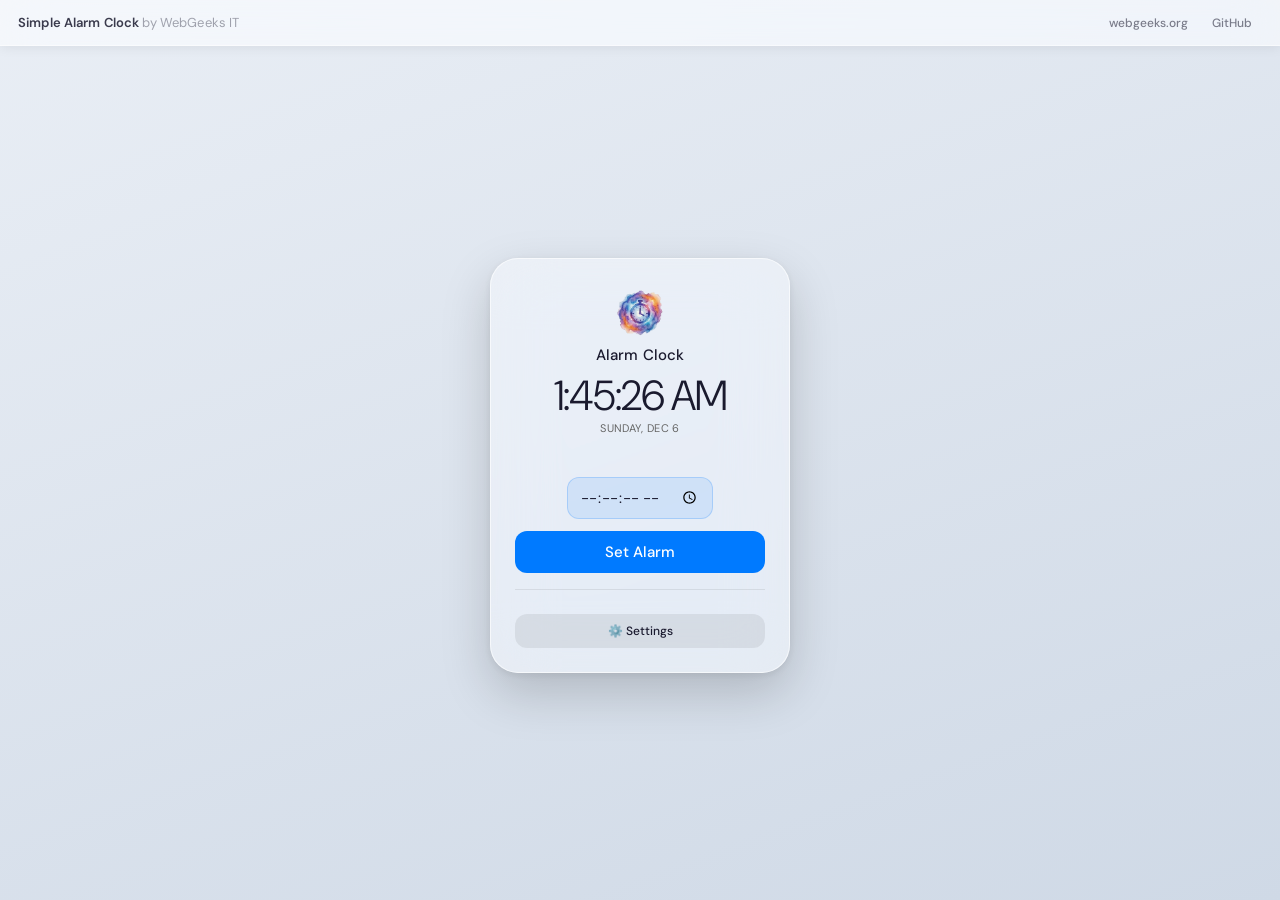
==== commit a6516454: "Text tweak" ====
--- a/index.html
+++ b/index.html
@@ -11,24 +11,28 @@
 </head>
 <body class="clock-body">
 
+<!-- ── CUSTOM TITLEBAR (pywebview frameless mode) ── -->
 <div id="titlebar" class="pywebview-drag-region">
-  <button class="wc-btn wc-min" onclick="winMinimize()" title="Minimize">&#x2212;</button>
-  <button class="wc-btn wc-max" onclick="winMaximize()" title="Maximize">&#x25A1;</button>
-  <button class="wc-btn wc-close" onclick="winClose()" title="Close">&#x2715;</button>
+  <button class="wc-btn wc-min"   onclick="winMinimize()" title="Minimize">&#x2212;</button>
+  <button class="wc-btn wc-max"   onclick="winMaximize()" title="Maximize">&#x25A1;</button>
+  <button class="wc-btn wc-close" onclick="winClose()"    title="Close">&#x2715;</button>
 </div>
 
+<!-- ── BROWSER NAV (hidden in pywebview) ── -->
 <nav id="browser-nav">
-  <a class="nav-brand" href="https://webgeeks.org" target="_blank" rel="noreferrer">
+  <a class="nav-brand" href="https://webgeeks.org" target="_blank">
     <span class="nav-title">Simple Alarm Clock <span>by WebGeeks IT</span></span>
   </a>
   <div class="nav-links">
-    <a class="nav-link" href="https://webgeeks.org" target="_blank" rel="noreferrer">webgeeks.org</a>
-    <a class="nav-link" href="https://github.com/ImmaGundam/SimpleAlarmClock" target="_blank" rel="noreferrer">GitHub</a>
+    <a class="nav-link" href="https://webgeeks.org"        target="_blank">webgeeks.org</a>
+    <a class="nav-link" href="https://github.com/ImmaGundam/SimpleAlarmClock" target="_blank">GitHub</a>
   </div>
 </nav>
 
+<!-- ── MAIN CARD ── -->
 <div class="card" id="main-card">
   <div class="header">
+    <!-- icon.ico shown as image above the title -->
     <img class="header-icon" src="clock.png" alt="Alarm Clock icon">
     <h1>Alarm Clock</h1>
   </div>
@@ -39,7 +43,6 @@
   </div>
 
   <div id="alarm-status"></div>
-  <div id="alarm-mode-note" class="alarm-mode-note"></div>
 
   <div class="input-row">
     <input type="time" step="1" id="alarmTime">
@@ -56,6 +59,7 @@
   </button>
 </div>
 
+<!-- ── SETTINGS PANEL (inline overlay) ── -->
 <div id="settings-panel">
   <div class="settings-card">
     <div class="settings-header">
@@ -63,6 +67,7 @@
       <button class="close-btn" onclick="closeSettings()">✕</button>
     </div>
 
+    <!-- Display -->
     <div class="setting-group">
       <span class="setting-label">Display</span>
       <div class="toggle-row">
@@ -81,11 +86,15 @@
       </div>
     </div>
 
+  <!-- Display -->
+
+    <!-- Theme -->
     <div class="setting-group">
       <span class="setting-label">Theme</span>
       <div class="theme-grid" id="themeGrid"></div>
     </div>
 
+    <!-- Font -->
     <div class="setting-group">
       <span class="setting-label">Font</span>
       <select id="font" onchange="applyFont(this.value)">
@@ -101,6 +110,7 @@
       </select>
     </div>
 
+    <!-- Alarm Sound -->
     <div class="setting-group">
       <span class="setting-label">Alarm Sound</span>
       <select id="sound" onchange="settingChanged()">
@@ -122,6 +132,7 @@
       </div>
     </div>
 
+    <!-- Advanced -->
     <div class="setting-group">
       <span class="setting-label">Advanced</span>
       <div class="toggle-row">
@@ -134,36 +145,39 @@
     </div>
 
     <div class="settings-footer">
-      Simple Alarm Clock v1.1<br>
       Developed by James D.<br>
-      <a href="https://github.com/ImmaGundam" target="_blank" rel="noreferrer">github.com/ImmaGundam</a>
+      <a href="https://github.com/ImmaGundam" target="_blank">github.com/ImmaGundam</a>
       &nbsp;·&nbsp;
-      <a href="https://webgeeks.org" target="_blank" rel="noreferrer">webgeeks.org</a>
+      <a href="https://webgeeks.org" target="_blank">webgeeks.org</a>
     </div>
   </div>
 </div>
 
+<!-- Toast -->
 <div id="toast"></div>
 
-<input type="file" id="fileInput" accept="audio/*" style="display:none" onchange="handleCustomFile(this)">
+<!-- Hidden file input -->
+<input type="file" id="fileInput" accept="audio/*" style="display:none"
+       onchange="handleCustomFile(this)">
+
 
 <script>
+// ─── PLATFORM DETECTION ─────────────────────────────────────────────────────
 const isNativeApp = !!(window.Capacitor && window.Capacitor.isNativePlatform && window.Capacitor.isNativePlatform());
 const Plugins = window.Capacitor?.Plugins || {};
-const LocalNotifications = Plugins.LocalNotifications || null;
-const Preferences = Plugins.Preferences || null;
-const StatusBar = Plugins.StatusBar || null;
-const AppPlugin = Plugins.App || null;
+const LocalNotifications = Plugins.LocalNotifications;
+const Preferences = Plugins.Preferences;
 
 (function detectEnv() {
   document.body.classList.toggle('in-browser', !isNativeApp);
   document.body.classList.toggle('native-app', isNativeApp);
 })();
 
+// ─── STATE ───────────────────────────────────────────────────────────────────
 let state = {
   military: false,
   showDate: true,
-  theme: 'Light',
+  theme: 'mac',
   font: "'DM Sans', sans-serif",
   sound: 'alarm1',
   disableJS: false,
@@ -174,38 +188,25 @@
 let alarmSet = false;
 let alarmTime = null;
 let scheduledNotificationId = null;
-let scheduledFireAtISO = null;
 let audio = new Audio();
 let previewAudio = new Audio();
 let animationsDisabled = false;
-let listenersRegistered = false;
-
+
+// ─── THEMES ──────────────────────────────────────────────────────────────────
 const THEMES = {
-  Light:        { bg1: '#e9eef5', bg2: '#cfd9e6', cardBg: 'rgba(255,255,255,0.38)',  cardBorder: 'rgba(255,255,255,0.6)',   text: '#1a1a2e', textMuted: '#666',                     accent: '#007aff', accentText: '#fff',    btnSecBg: 'rgba(0,0,0,0.08)',       btnSecText: '#1a1a2e', dark: false, label: 'Light' },
-  Dark:         { bg1: '#2c2c2e', bg2: '#1c1c1e', cardBg: 'rgba(60,60,65,0.55)',     cardBorder: 'rgba(255,255,255,0.12)', text: '#f0f0f0', textMuted: 'rgba(255,255,255,0.45)',    accent: '#0a84ff', accentText: '#fff',    btnSecBg: 'rgba(255,255,255,0.10)', btnSecText: '#f0f0f0', dark: true,  label: 'Dark' },
+  Light:          { bg1: '#e9eef5', bg2: '#cfd9e6', cardBg: 'rgba(255,255,255,0.38)',  cardBorder: 'rgba(255,255,255,0.6)',   text: '#1a1a2e', textMuted: '#666',                     accent: '#007aff', accentText: '#fff',    btnSecBg: 'rgba(0,0,0,0.08)',       btnSecText: '#1a1a2e', dark: false, label: 'Light' },
+  Dark:      { bg1: '#2c2c2e', bg2: '#1c1c1e', cardBg: 'rgba(60,60,65,0.55)',     cardBorder: 'rgba(255,255,255,0.12)', text: '#f0f0f0', textMuted: 'rgba(255,255,255,0.45)',    accent: '#0a84ff', accentText: '#fff',    btnSecBg: 'rgba(255,255,255,0.10)', btnSecText: '#f0f0f0', dark: true,  label: 'Dark' },
   dark:         { bg1: '#0f2027', bg2: '#2c5364', cardBg: 'rgba(20,40,55,0.55)',     cardBorder: 'rgba(100,180,255,0.15)', text: '#e8f4ff', textMuted: 'rgba(200,220,255,0.5)',     accent: '#4da6ff', accentText: '#001a33', btnSecBg: 'rgba(100,180,255,0.12)', btnSecText: '#e8f4ff', dark: true,  label: 'Blue Glass' },
   red:          { bg1: '#2b0000', bg2: '#220022', cardBg: 'rgba(60,0,40,0.55)',      cardBorder: 'rgba(255,80,120,0.2)',   text: '#ffe0ea', textMuted: 'rgba(255,160,180,0.55)',    accent: '#ff3b5c', accentText: '#fff',    btnSecBg: 'rgba(255,80,120,0.15)',  btnSecText: '#ffe0ea', dark: true,  label: 'Crimson' },
   pinklight:    { bg1: '#ffd6ec', bg2: '#ffeaf6', cardBg: 'rgba(255,255,255,0.45)',  cardBorder: 'rgba(255,180,220,0.6)', text: '#4a0033', textMuted: '#c06090',                   accent: '#e0006a', accentText: '#fff',    btnSecBg: 'rgba(224,0,106,0.10)',   btnSecText: '#4a0033', dark: false, label: 'Pink' },
   pinkdark:     { bg1: '#5c0030', bg2: '#1f0010', cardBg: 'rgba(80,0,45,0.55)',      cardBorder: 'rgba(255,100,160,0.2)', text: '#ffdaea', textMuted: 'rgba(255,150,190,0.55)',    accent: '#ff4d9e', accentText: '#3a0020', btnSecBg: 'rgba(255,100,160,0.15)', btnSecText: '#ffdaea', dark: true,  label: 'Rose Dark' },
-  rainbowlight: { bg1: '#ffadad', bg2: '#9bf6ff', cardBg: 'rgba(255,255,255,0.42)',  cardBorder: 'rgba(255,255,255,0.7)', text: '#1a1a2e', textMuted: '#555',                      accent: '#7c3aed', accentText: '#fff',    btnSecBg: 'rgba(124,58,237,0.10)',  btnSecText: '#1a1a2e', dark: false, label: 'Rainbow' },
-  rainbowdark:  { bg1: '#2a0050', bg2: '#003d4a', cardBg: 'rgba(30,0,70,0.5)',       cardBorder: 'rgba(150,100,255,0.25)',text: '#e8d8ff', textMuted: 'rgba(200,170,255,0.5)',     accent: '#a855f7', accentText: '#fff',    btnSecBg: 'rgba(168,85,247,0.18)',  btnSecText: '#e8d8ff', dark: true,  label: 'Neon Dark' },
+  rainbowlight: { bg1: '#ffadad', bg2: '#9bf6ff', cardBg: 'rgba(255,255,255,0.42)', cardBorder: 'rgba(255,255,255,0.7)', text: '#1a1a2e', textMuted: '#555',                      accent: '#7c3aed', accentText: '#fff',    btnSecBg: 'rgba(124,58,237,0.10)', btnSecText: '#1a1a2e', dark: false, label: 'Rainbow' },
+  rainbowdark:  { bg1: '#2a0050', bg2: '#003d4a', cardBg: 'rgba(30,0,70,0.5)',       cardBorder: 'rgba(150,100,255,0.25)',text: '#e8d8ff', textMuted: 'rgba(200,170,255,0.5)',     accent: '#a855f7', accentText: '#fff',    btnSecBg: 'rgba(168,85,247,0.18)', btnSecText: '#e8d8ff', dark: true,  label: 'Neon Dark' },
   forest:       { bg1: '#1a3a1a', bg2: '#2d5a2d', cardBg: 'rgba(20,50,20,0.55)',     cardBorder: 'rgba(100,200,100,0.2)', text: '#d8f0d8', textMuted: 'rgba(160,220,160,0.6)',    accent: '#4caf50', accentText: '#0a1f0a', btnSecBg: 'rgba(100,200,100,0.15)', btnSecText: '#d8f0d8', dark: true,  label: 'Forest' },
-  ocean:        { bg1: '#003366', bg2: '#006699', cardBg: 'rgba(0,40,80,0.5)',       cardBorder: 'rgba(80,180,255,0.25)',text: '#d0ecff', textMuted: 'rgba(150,200,255,0.55)',    accent: '#29b6f6', accentText: '#001a33', btnSecBg: 'rgba(80,180,255,0.15)',  btnSecText: '#d0ecff', dark: true,  label: 'Ocean' },
+  ocean:        { bg1: '#003366', bg2: '#006699', cardBg: 'rgba(0,40,80,0.5)',        cardBorder: 'rgba(80,180,255,0.25)',text: '#d0ecff', textMuted: 'rgba(150,200,255,0.55)',    accent: '#29b6f6', accentText: '#001a33', btnSecBg: 'rgba(80,180,255,0.15)',  btnSecText: '#d0ecff', dark: true,  label: 'Ocean' },
   sand:         { bg1: '#f5e6c8', bg2: '#e8d5a0', cardBg: 'rgba(255,250,235,0.55)',  cardBorder: 'rgba(200,160,80,0.3)', text: '#3a2a10',  textMuted: '#8a6a30',                  accent: '#c97c1a', accentText: '#fff',    btnSecBg: 'rgba(200,160,80,0.18)',  btnSecText: '#3a2a10', dark: false, label: 'Sand' },
-  midnight:     { bg1: '#080820', bg2: '#0d0d2e', cardBg: 'rgba(10,10,35,0.6)',      cardBorder: 'rgba(80,80,200,0.25)', text: '#d0d0ff',  textMuted: 'rgba(160,160,230,0.55)',   accent: '#6366f1', accentText: '#fff',    btnSecBg: 'rgba(99,102,241,0.18)',  btnSecText: '#d0d0ff', dark: true,  label: 'Midnight' }
+  midnight:     { bg1: '#080820', bg2: '#0d0d2e', cardBg: 'rgba(10,10,35,0.6)',      cardBorder: 'rgba(80,80,200,0.25)', text: '#d0d0ff',  textMuted: 'rgba(160,160,230,0.55)',   accent: '#6366f1', accentText: '#fff',    btnSecBg: 'rgba(99,102,241,0.18)', btnSecText: '#d0d0ff', dark: true,  label: 'Midnight' }
 };
-
-const DAYS = ['Sunday','Monday','Tuesday','Wednesday','Thursday','Friday','Saturday'];
-const MONTHS = ['Jan','Feb','Mar','Apr','May','Jun','Jul','Aug','Sep','Oct','Nov','Dec'];
-
-function normalizeThemeKey(key) {
-  if (THEMES[key]) return key;
-  const legacyMap = {
-    mac: 'Light',
-    macdark: 'Dark'
-  };
-  return legacyMap[key] || 'Light';
-}
 
 function buildThemeGrid() {
   const grid = document.getElementById('themeGrid');
@@ -213,7 +214,6 @@
   for (const [key, t] of Object.entries(THEMES)) {
     const el = document.createElement('div');
     el.className = 'theme-swatch' + (key === state.theme ? ' active' : '');
-    el.setAttribute('data-theme-key', key);
     el.setAttribute('data-label', t.label);
     el.style.background = `linear-gradient(135deg, ${t.bg1}, ${t.bg2})`;
     el.onclick = () => applyTheme(key);
@@ -222,13 +222,10 @@
 }
 
 function applyTheme(key) {
-  const normalized = normalizeThemeKey(key);
-  if (!THEMES[normalized]) return;
-
-  const t = THEMES[normalized];
-  state.theme = normalized;
+  if (!THEMES[key]) return;
+  const t = THEMES[key];
+  state.theme = key;
   saveState();
-
   const root = document.documentElement;
   root.style.setProperty('--bg1', t.bg1);
   root.style.setProperty('--bg2', t.bg2);
@@ -240,14 +237,10 @@
   root.style.setProperty('--accent-text', t.accentText);
   root.style.setProperty('--btn-secondary-bg', t.btnSecBg);
   root.style.setProperty('--btn-secondary-text', t.btnSecText);
-
   document.body.style.background = `linear-gradient(160deg, ${t.bg1}, ${t.bg2})`;
-
-  document.querySelectorAll('.theme-swatch').forEach(el => {
-    el.classList.toggle('active', el.getAttribute('data-theme-key') === normalized);
-  });
-
-  updateNativeStatusBar();
+  document.querySelectorAll('.theme-swatch').forEach(el => el.classList.remove('active'));
+  const active = document.querySelector(`.theme-swatch[data-label="${t.label}"]`);
+  if (active) active.classList.add('active');
 }
 
 function applyFont(font) {
@@ -256,29 +249,23 @@
   saveState();
 }
 
-function getNowTimeString(now = new Date()) {
-  return String(now.getHours()).padStart(2, '0') + ':' +
-         String(now.getMinutes()).padStart(2, '0') + ':' +
-         String(now.getSeconds()).padStart(2, '0');
-}
+const DAYS   = ['Sunday','Monday','Tuesday','Wednesday','Thursday','Friday','Saturday'];
+const MONTHS = ['Jan','Feb','Mar','Apr','May','Jun','Jul','Aug','Sep','Oct','Nov','Dec'];
 
 function updateClock() {
   const now = new Date();
   let h = now.getHours();
-  const m = String(now.getMinutes()).padStart(2, '0');
-  const s = String(now.getSeconds()).padStart(2, '0');
+  const m = String(now.getMinutes()).padStart(2,'0');
+  const s = String(now.getSeconds()).padStart(2,'0');
   let timeStr;
-
   if (state.military) {
-    timeStr = String(h).padStart(2, '0') + ':' + m + ':' + s;
+    timeStr = String(h).padStart(2,'0') + ':' + m + ':' + s;
   } else {
     const suffix = h >= 12 ? ' PM' : ' AM';
     h = h % 12 || 12;
     timeStr = h + ':' + m + ':' + s + suffix;
   }
-
   document.getElementById('clock').textContent = timeStr;
-
   if (state.showDate) {
     const dateEl = document.getElementById('date-display');
     dateEl.textContent = DAYS[now.getDay()] + ', ' + MONTHS[now.getMonth()] + ' ' + now.getDate();
@@ -287,13 +274,13 @@
     document.getElementById('date-display').style.display = 'none';
   }
 
-  if (!isNativeApp && alarmSet && alarmTime) {
-    if (getNowTimeString(now) === alarmTime) {
-      triggerAlarm('browser-timer');
-    }
-  }
-}
-
+  if (alarmSet && alarmTime) {
+    const nowStr = String(now.getHours()).padStart(2,'0') + ':' +
+                   String(now.getMinutes()).padStart(2,'0') + ':' +
+                   String(now.getSeconds()).padStart(2,'0');
+    if (nowStr === alarmTime) triggerAlarm();
+  }
+}
 setInterval(updateClock, 1000);
 updateClock();
 
@@ -301,10 +288,8 @@
   const [hh, mm, ss] = timeString.split(':').map(Number);
   const now = new Date();
   const fire = new Date();
-
   fire.setHours(hh, mm, ss || 0, 0);
   if (fire <= now) fire.setDate(fire.getDate() + 1);
-
   return fire;
 }
 
@@ -312,228 +297,138 @@
   const note = document.getElementById('alarm-mode-note');
   if (!note) return;
 
-  if (isNativeApp) {
-    note.textContent = 'Native mode: lock-screen alarm uses a scheduled device notification.';
-    note.classList.remove('warning');
+  note.classList.remove('warning', 'ok');
+
+  if (backendPlatformInfo) {
+    const bits = [backendPlatformInfo.display_name || 'Python backend'];
+    if (backendPlatformInfo.distro_name && backendPlatformInfo.distro_name !== backendPlatformInfo.display_name) {
+      bits.push(backendPlatformInfo.distro_name);
+    }
+    note.textContent = `Python backend detected: ${bits.join(' · ')}.`;
     note.classList.add('ok');
     return;
   }
 
-  if (alarmSet && document.visibilityState === 'hidden') {
-    note.textContent = 'Browser mode: alarms may be delayed if the tab or screen is locked.';
-    note.classList.remove('ok');
-    note.classList.add('warning');
-  } else {
-    note.textContent = 'Browser mode: keep this tab open for the most reliable alarm.';
-    note.classList.remove('ok');
-    note.classList.add('warning');
-  }
-}
-
-document.addEventListener('visibilitychange', updateAlarmModeNote);
-
-async function ensureNotificationPermissions() {
-  if (!isNativeApp || !LocalNotifications) return false;
-
+  if (isNativeApp) {
+    note.textContent = 'Capacitor/native runtime detected.';
+    note.classList.add('ok');
+    return;
+  }
+
+  note.textContent = 'Browser mode detected.';
+  note.classList.add('warning');
+}
+
+async function loadPlatformInfoFromPython() {
+  if (!isPythonDesktopApp) return;
   try {
-    const current = LocalNotifications.checkPermissions
-      ? await LocalNotifications.checkPermissions()
-      : null;
-
-    if (current?.display === 'granted' || current?.receive === 'granted') {
-      return true;
+    backendPlatformInfo = await window.pywebview.api.get_platform_info();
+    updateAlarmModeNote();
+  } catch (e) {
+    console.warn('Failed to load Python platform info', e);
+  }
+}
+
+window.addEventListener('pywebviewready', loadPlatformInfoFromPython);
+
+async function scheduleNativeAlarm(timeString) {
+  if (!isNativeApp || !LocalNotifications) return;
+  try {
+    await LocalNotifications.requestPermissions();
+    if (LocalNotifications.checkExactNotificationSetting) {
+      const exact = await LocalNotifications.checkExactNotificationSetting();
+      if (exact?.value !== 'granted' && LocalNotifications.changeExactNotificationSetting) {
+        await LocalNotifications.changeExactNotificationSetting();
+      }
     }
-
-    const requested = await LocalNotifications.requestPermissions();
-    return requested?.display === 'granted' || requested?.receive === 'granted' || requested?.value === 'granted';
-  } catch (e) {
-    console.warn('Notification permission check failed', e);
-    return false;
-  }
-}
-
-async function ensureExactAlarmSetting() {
-  if (!isNativeApp || !LocalNotifications?.checkExactNotificationSetting) return true;
-
-  try {
-    const exact = await LocalNotifications.checkExactNotificationSetting();
-    if (exact?.value === 'granted') return true;
-
-    if (LocalNotifications.changeExactNotificationSetting) {
-      await LocalNotifications.changeExactNotificationSetting();
-      return false;
-    }
-
-    return false;
-  } catch (e) {
-    console.warn('Exact alarm check failed', e);
-    return false;
-  }
-}
-
-async function scheduleNativeAlarm(timeString) {
-  if (!isNativeApp || !LocalNotifications) return false;
-
-  const allowed = await ensureNotificationPermissions();
-  if (!allowed) {
-    showToast('Notification permission is required for native alarms');
-    return false;
-  }
-
-  await ensureExactAlarmSetting();
+  } catch (e) {}
 
   const fireAt = getNextOccurrence(timeString);
   scheduledNotificationId = Date.now() % 2147483000;
-  scheduledFireAtISO = fireAt.toISOString();
-
   try {
     await LocalNotifications.schedule({
       notifications: [{
         id: scheduledNotificationId,
-        title: '⏰ Alarm',
-        body: 'Tap to open and stop the alarm.',
+        title: 'Alarm Clock',
+        body: 'Your alarm is going off.',
         schedule: { at: fireAt, allowWhileIdle: true },
-        sound: 'alarm1.wav',
+        sound: 'beep.wav',
         smallIcon: 'ic_stat_icon_config_sample',
         channelId: 'alarm-clock',
-        ongoing: true,
-        autoCancel: false,
-        extra: { alarmTime: timeString, source: 'simple-alarm-clock' }
+        extra: { alarmTime: timeString }
       }]
     });
-
-    return true;
   } catch (e) {
     console.warn('Failed to schedule native alarm', e);
-    scheduledNotificationId = null;
-    scheduledFireAtISO = null;
-    return false;
   }
 }
 
 async function cancelNativeAlarm() {
   if (!isNativeApp || !LocalNotifications || !scheduledNotificationId) return;
-
   try {
-    await LocalNotifications.cancel({
-      notifications: [{ id: scheduledNotificationId }]
-    });
-  } catch (e) {
-    console.warn('Failed to cancel native alarm', e);
-  }
-
+    await LocalNotifications.cancel({ notifications: [{ id: scheduledNotificationId }] });
+  } catch (e) {}
   scheduledNotificationId = null;
-  scheduledFireAtISO = null;
+}
+
+function alarmAction() {
+  const btn = document.getElementById('alarmButton');
+  if (!alarmSet) {
+    const timeInput = document.getElementById('alarmTime').value;
+    if (!timeInput) { showToast('Please select a time first'); return; }
+    const parts = timeInput.split(':');
+    alarmTime = parts[0].padStart(2,'0') + ':' + (parts[1]||'00').padStart(2,'0') + ':' + (parts[2]||'00').padStart(2,'0');
+    alarmSet = true;
+    btn.textContent = '🔔 Cancel Alarm';
+    btn.classList.add('armed');
+    document.getElementById('alarm-status').textContent = '⏰ Alarm set for ' + formatAlarmDisplay(alarmTime);
+    scheduleNativeAlarm(alarmTime);
+  } else {
+    cancelAlarm();
+  }
 }
 
 function formatAlarmDisplay(t) {
   const [h, m] = t.split(':').map(Number);
-  if (state.military) return String(h).padStart(2, '0') + ':' + String(m).padStart(2, '0');
+  if (state.military) return String(h).padStart(2,'0') + ':' + String(m).padStart(2,'0');
   const suffix = h >= 12 ? 'PM' : 'AM';
   const h12 = h % 12 || 12;
-  return h12 + ':' + String(m).padStart(2, '0') + ' ' + suffix;
-}
-
-function updateArmedUI() {
-  const btn = document.getElementById('alarmButton');
-  btn.textContent = '🔔 Cancel Alarm';
-  btn.classList.add('armed');
-  btn.onclick = alarmAction;
-
-  document.getElementById('alarm-status').textContent = '⏰ Alarm set for ' + formatAlarmDisplay(alarmTime);
-  updateAlarmModeNote();
-}
-
-function updateIdleUI() {
-  const btn = document.getElementById('alarmButton');
-  btn.textContent = 'Set Alarm';
-  btn.classList.remove('armed');
-  btn.onclick = alarmAction;
-
-  document.getElementById('main-card').classList.remove('ringing');
-  document.getElementById('alarm-status').textContent = '';
-  updateAlarmModeNote();
-}
-
-function updateRingingUI() {
-  const btn = document.getElementById('alarmButton');
-  btn.textContent = '■ Stop Alarm';
-  btn.classList.add('armed');
-  btn.onclick = stopAlarm;
-
-  document.getElementById('alarm-status').textContent = '🔔 ALARM!';
-  document.getElementById('main-card').classList.add('ringing');
-  updateAlarmModeNote();
-}
-
-async function alarmAction() {
-  if (!alarmSet) {
-    const timeInput = document.getElementById('alarmTime').value;
-    if (!timeInput) {
-      showToast('Please select a time first');
-      return;
-    }
-
-    const parts = timeInput.split(':');
-    alarmTime = parts[0].padStart(2, '0') + ':' +
-                (parts[1] || '00').padStart(2, '0') + ':' +
-                (parts[2] || '00').padStart(2, '0');
-
-    alarmSet = true;
-
-    if (isNativeApp) {
-      const scheduled = await scheduleNativeAlarm(alarmTime);
-      if (!scheduled) {
-        alarmSet = false;
-        alarmTime = null;
-        updateIdleUI();
-        showToast('Could not schedule native alarm');
-        saveAlarmMeta();
-        return;
-      }
-    }
-
-    updateArmedUI();
-    saveAlarmMeta();
-  } else {
-    cancelAlarm();
-  }
-}
-
-function triggerAlarm(source = 'manual') {
+  return h12 + ':' + String(m).padStart(2,'0') + ' ' + suffix;
+}
+
+function triggerAlarm() {
   alarmSet = false;
   alarmTime = null;
   scheduledNotificationId = null;
-  scheduledFireAtISO = null;
-  updateRingingUI();
-  startPersistentAlarmSound();
-  saveAlarmMeta();
-}
-
-function forceAlarmStart() {
-  if (document.getElementById('main-card').classList.contains('ringing')) return;
-  triggerAlarm('native-notification');
+  document.getElementById('alarmButton').textContent = '■ Stop Alarm';
+  document.getElementById('alarmButton').classList.add('armed');
+  document.getElementById('alarmButton').onclick = stopAlarm;
+  document.getElementById('alarm-status').textContent = '🔔 ALARM!';
+  document.getElementById('main-card').classList.add('ringing');
+  playSound();
 }
 
 function stopAlarm() {
   stopSound();
-  updateIdleUI();
-  saveAlarmMeta();
-}
-
-async function cancelAlarm() {
+  document.getElementById('main-card').classList.remove('ringing');
+  document.getElementById('alarmButton').textContent = 'Set Alarm';
+  document.getElementById('alarmButton').classList.remove('armed');
+  document.getElementById('alarmButton').onclick = alarmAction;
+  document.getElementById('alarm-status').textContent = '';
+}
+
+function cancelAlarm() {
   alarmSet = false;
   alarmTime = null;
-  stopSound();
-  await cancelNativeAlarm();
-  updateIdleUI();
-  saveAlarmMeta();
+  cancelNativeAlarm();
+  document.getElementById('alarmButton').textContent = 'Set Alarm';
+  document.getElementById('alarmButton').classList.remove('armed');
+  document.getElementById('alarm-status').textContent = '';
 }
 
 const AudioCtx = window.AudioContext || window.webkitAudioContext;
 let audioCtx = null;
 let alarmInterval = null;
-let persistentAudioRetry = null;
 
 function getAudioCtx() {
   if (!audioCtx) audioCtx = new AudioCtx();
@@ -542,79 +437,45 @@
 
 function beepPattern(frequencies, duration, gap) {
   stopSound();
-
   const ctx = getAudioCtx();
   let t = ctx.currentTime;
   let i = 0;
-
   function doBeep() {
     const osc = ctx.createOscillator();
     const g = ctx.createGain();
-
-    osc.connect(g);
-    g.connect(ctx.destination);
-
+    osc.connect(g); g.connect(ctx.destination);
     osc.frequency.value = frequencies[i % frequencies.length];
     g.gain.setValueAtTime(0.4, t);
     g.gain.exponentialRampToValueAtTime(0.001, t + duration);
-
-    osc.start(t);
-    osc.stop(t + duration);
-
-    t += duration + gap;
-    i++;
-  }
-
+    osc.start(t); osc.stop(t + duration);
+    t += duration + gap; i++;
+  }
   doBeep();
   alarmInterval = setInterval(doBeep, (duration + gap) * 1000);
 }
 
-function startPersistentAlarmSound() {
-  stopSound();
-
+function playSound() {
   const s = state.sound;
   const soundFiles = {
-    alarm1: 'sounds/alarm1.mp3',
-    alarm2: 'sounds/alarm2.mp3',
-    alarm3: 'sounds/alarm3.mp3'
+    alarm1:'sounds/alarm1.mp3',
+    alarm2:'sounds/alarm2.mp3',
+    alarm3:'sounds/alarm3.mp3'
   };
-
   if (s === 'custom' && state.customSoundURL) {
-    audio.src = state.customSoundURL;
-    audio.loop = true;
-    audio.play().catch(() => {});
-    persistentAudioRetry = setInterval(() => {
-      audio.play().catch(() => {});
-    }, 2000);
+    audio.src = state.customSoundURL; audio.loop = true; audio.play().catch(()=>{});
     return;
   }
-
   if (soundFiles[s]) {
     audio.src = soundFiles[s];
     audio.loop = true;
-
-    const playAttempt = () => {
-      audio.play().catch(() => {
-        playSynthSound(s);
-      });
-    };
-
-    playAttempt();
-    persistentAudioRetry = setInterval(playAttempt, 2000);
+    audio.play().catch(() => playSynthSound(s));
     return;
   }
-
   playSynthSound(s);
-  persistentAudioRetry = setInterval(() => playSynthSound(s), 2000);
-}
-
-function playSound() {
-  startPersistentAlarmSound();
 }
 
 function playSynthSound(s) {
   stopSound();
-
   if      (s === 'alarm1')  beepPattern([880, 660],           0.15, 0.05);
   else if (s === 'alarm2')  beepPattern([1200, 1200, 1200],   0.08, 0.08);
   else if (s === 'alarm3')  beepPattern([440, 550, 660, 550], 0.2,  0.05);
@@ -624,27 +485,16 @@
 }
 
 function stopSound() {
-  audio.pause();
-  audio.currentTime = 0;
-
-  if (persistentAudioRetry) {
-    clearInterval(persistentAudioRetry);
-    persistentAudioRetry = null;
-  }
-
-  if (alarmInterval) {
-    clearInterval(alarmInterval);
-    alarmInterval = null;
-  }
+  audio.pause(); audio.currentTime = 0;
+  if (alarmInterval) { clearInterval(alarmInterval); alarmInterval = null; }
 }
 
 function previewSound() {
   stopPreview();
   const s = document.getElementById('sound').value;
-
   if (s === 'custom' && state.customSoundURL) {
     previewAudio.src = state.customSoundURL;
-    previewAudio.play().catch(() => {});
+    previewAudio.play().catch(()=>{});
     setTimeout(() => previewAudio.pause(), 3000);
   } else if (s === 'alarm1' || s === 'alarm2' || s === 'alarm3') {
     previewAudio.src = `sounds/${s}.mp3`;
@@ -657,26 +507,19 @@
 }
 
 function stopPreview() {
-  previewAudio.pause();
-  previewAudio.currentTime = 0;
+  previewAudio.pause(); previewAudio.currentTime = 0;
   stopSound();
 }
 
-function browseSound() {
-  document.getElementById('fileInput').click();
-}
+function browseSound() { document.getElementById('fileInput').click(); }
 
 function handleCustomFile(input) {
   const file = input.files[0];
   if (!file) return;
-
-  state.customSoundURL = URL.createObjectURL(file);
+  state.customSoundURL  = URL.createObjectURL(file);
   state.customSoundName = file.name;
+  document.getElementById('custom-sound-name').textContent = '📄 ' + file.name;
   state.sound = 'custom';
-
-  document.getElementById('custom-sound-name').textContent = '📄 ' + file.name;
-  document.getElementById('sound').value = 'custom';
-
   saveState();
 }
 
@@ -686,9 +529,20 @@
   saveState();
 });
 
-function winMinimize() {}
-function winMaximize() {}
-function winClose() {}
+async function winMinimize() {
+  if (!isPythonDesktopApp) return;
+  try { await window.pywebview.api.window_action('minimize'); } catch (e) {}
+}
+
+async function winMaximize() {
+  if (!isPythonDesktopApp) return;
+  try { await window.pywebview.api.window_action('toggle_maximize'); } catch (e) {}
+}
+
+async function winClose() {
+  if (!isPythonDesktopApp) return;
+  try { await window.pywebview.api.window_action('close'); } catch (e) {}
+}
 
 function openSettings() {
   buildThemeGrid();
@@ -706,39 +560,29 @@
 
 function settingChanged() {
   state.military = document.getElementById('military').checked;
-  state.showDate = document.getElementById('showDate').checked;
-  state.sound = document.getElementById('sound').value;
+  state.showDate  = document.getElementById('showDate').checked;
+  state.sound     = document.getElementById('sound').value;
   saveState();
-  updateAlarmModeNote();
 }
 
 function loadSettingsUI() {
-  document.getElementById('military').checked = state.military;
-  document.getElementById('showDate').checked = state.showDate;
-  document.getElementById('disableJS').checked = state.disableJS;
-
+  document.getElementById('military').checked    = state.military;
+  document.getElementById('showDate').checked    = state.showDate;
+  document.getElementById('disableJS').checked   = state.disableJS;
   const fontSel = document.getElementById('font');
   for (let opt of fontSel.options) {
-    if (opt.value === state.font) {
-      fontSel.value = opt.value;
-      break;
-    }
-  }
-
+    if (opt.value === state.font) { fontSel.value = opt.value; break; }
+  }
   document.getElementById('sound').value = state.sound;
   document.getElementById('customFileBtn').style.display = state.sound === 'custom' ? 'flex' : 'none';
-
   if (state.customSoundName) {
     document.getElementById('custom-sound-name').textContent = '📄 ' + state.customSoundName;
   }
-
-  buildThemeGrid();
 }
 
 function toggleAnimations() {
   animationsDisabled = document.getElementById('disableJS').checked;
   state.disableJS = animationsDisabled;
-
   if (animationsDisabled) {
     let style = document.getElementById('no-anim');
     if (!style) {
@@ -751,88 +595,31 @@
     const el = document.getElementById('no-anim');
     if (el) el.remove();
   }
-
   saveState();
 }
 
 async function saveState() {
-  const toSave = { ...state, customSoundURL: null };
+  const toSave = {...state, customSoundURL: null};
   localStorage.setItem('alarmState', JSON.stringify(toSave));
-
   if (Preferences) {
-    try {
-      await Preferences.set({ key: 'alarmState', value: JSON.stringify(toSave) });
-    } catch (e) {
-      console.warn('Failed to save Preferences alarmState', e);
-    }
+    try { await Preferences.set({ key: 'alarmState', value: JSON.stringify(toSave) }); } catch (e) {}
   }
 }
 
 async function loadState() {
   try {
-    let loaded = null;
-
     if (Preferences) {
       const pref = await Preferences.get({ key: 'alarmState' });
-      if (pref.value) loaded = JSON.parse(pref.value);
+      if (pref.value) Object.assign(state, JSON.parse(pref.value));
+      else {
+        const raw = localStorage.getItem('alarmState');
+        if (raw) Object.assign(state, JSON.parse(raw));
+      }
+    } else {
+      const raw = localStorage.getItem('alarmState');
+      if (raw) Object.assign(state, JSON.parse(raw));
     }
-
-    if (!loaded) {
-      const raw = localStorage.getItem('alarmState');
-      if (raw) loaded = JSON.parse(raw);
-    }
-
-    if (loaded) {
-      Object.assign(state, loaded);
-      state.theme = normalizeThemeKey(state.theme);
-    }
-  } catch (e) {
-    console.warn('Failed to load state', e);
-  }
-}
-
-async function saveAlarmMeta() {
-  const meta = {
-    alarmSet,
-    alarmTime,
-    scheduledNotificationId,
-    scheduledFireAtISO
-  };
-
-  localStorage.setItem('alarmMeta', JSON.stringify(meta));
-
-  if (Preferences) {
-    try {
-      await Preferences.set({ key: 'alarmMeta', value: JSON.stringify(meta) });
-    } catch (e) {
-      console.warn('Failed to save alarm meta', e);
-    }
-  }
-}
-
-async function loadAlarmMeta() {
-  try {
-    let loaded = null;
-
-    if (Preferences) {
-      const pref = await Preferences.get({ key: 'alarmMeta' });
-      if (pref.value) loaded = JSON.parse(pref.value);
-    }
-
-    if (!loaded) {
-      const raw = localStorage.getItem('alarmMeta');
-      if (raw) loaded = JSON.parse(raw);
-    }
-
-    if (loaded) {
-      alarmSet = !!loaded.alarmSet;
-      alarmTime = loaded.alarmTime || null;
-      scheduledNotificationId = loaded.scheduledNotificationId || null;
-      scheduledFireAtISO = loaded.scheduledFireAtISO || null;
-    }
-  } catch (e) {
-    console.warn('Failed to load alarm meta', e);
-  }
+  } catch(e) {}
 }
 
 function showToast(msg) {
@@ -842,85 +629,13 @@
   setTimeout(() => t.classList.remove('show'), 2200);
 }
 
-async function updateNativeStatusBar() {
-  if (!isNativeApp || !StatusBar?.setStyle) return;
-
-  try {
-    await StatusBar.setStyle({
-      style: THEMES[state.theme]?.dark ? 'DARK' : 'LIGHT'
-    });
-  } catch (e) {
-    console.warn('StatusBar style update failed', e);
-  }
-}
-
-async function restorePendingAlarmUI() {
-  if (!alarmSet || !alarmTime) {
-    updateIdleUI();
-    return;
-  }
-
-  if (!isNativeApp || !LocalNotifications?.getPending) {
-    updateArmedUI();
-    return;
-  }
-
-  try {
-    const pending = await LocalNotifications.getPending();
-    const found = pending?.notifications?.some(n => n.id === scheduledNotificationId);
-
-    if (found) {
-      updateArmedUI();
-      return;
-    }
-
-    alarmSet = false;
-    alarmTime = null;
-    scheduledNotificationId = null;
-    scheduledFireAtISO = null;
-    updateIdleUI();
-    saveAlarmMeta();
-  } catch (e) {
-    console.warn('Pending notification restore failed', e);
-    updateArmedUI();
-  }
-}
-
-function registerNativeListeners() {
-  if (!isNativeApp || !LocalNotifications || listenersRegistered) return;
-
-  listenersRegistered = true;
-
-  if (LocalNotifications.addListener) {
-    LocalNotifications.addListener('localNotificationReceived', () => {
-      forceAlarmStart();
-    });
-
-    LocalNotifications.addListener('localNotificationActionPerformed', () => {
-      forceAlarmStart();
-    });
-  }
-
-  if (AppPlugin?.addListener) {
-    AppPlugin.addListener('resume', async () => {
-      await ensureExactAlarmSetting();
-      if (document.getElementById('main-card').classList.contains('ringing')) {
-        startPersistentAlarmSound();
-      }
-    });
-
-    AppPlugin.addListener('appStateChange', async ({ isActive }) => {
-      if (isActive && document.getElementById('main-card').classList.contains('ringing')) {
-        startPersistentAlarmSound();
-      }
-    });
-  }
-}
-
 async function initNativeBits() {
   if (!isNativeApp) return;
-
-  await updateNativeStatusBar();
+  try {
+    if (Plugins.StatusBar?.setStyle) {
+      await Plugins.StatusBar.setStyle({ style: THEMES[state.theme]?.dark ? 'DARK' : 'LIGHT' });
+    }
+  } catch (e) {}
 
   if (LocalNotifications?.createChannel) {
     try {
@@ -930,39 +645,37 @@
         description: 'Alarm notifications',
         importance: 5,
         visibility: 1,
-        sound: 'alarm1.wav',
+        sound: 'beep.wav',
         vibration: true,
         lights: true
       });
-    } catch (e) {
-      console.warn('Notification channel creation failed', e);
-    }
-  }
-
-  registerNativeListeners();
-  await ensureNotificationPermissions();
-  await ensureExactAlarmSetting();
+    } catch (e) {}
+  }
+
+  if (LocalNotifications?.addListener) {
+    LocalNotifications.addListener('localNotificationReceived', () => {
+      if (!document.getElementById('main-card').classList.contains('ringing')) triggerAlarm();
+    });
+    LocalNotifications.addListener('localNotificationActionPerformed', () => {
+      if (!document.getElementById('main-card').classList.contains('ringing')) triggerAlarm();
+    });
+  }
 }
 
 async function init() {
   await loadState();
-  await loadAlarmMeta();
-
   applyTheme(state.theme);
   applyFont(state.font);
-
   if (state.disableJS) {
     document.getElementById('disableJS').checked = true;
     toggleAnimations();
   }
-
   await initNativeBits();
-  await restorePendingAlarmUI();
-
+  await loadPlatformInfoFromPython();
   updateAlarmModeNote();
 }
 
 init();
 </script>
 </body>
-</html>+</html>
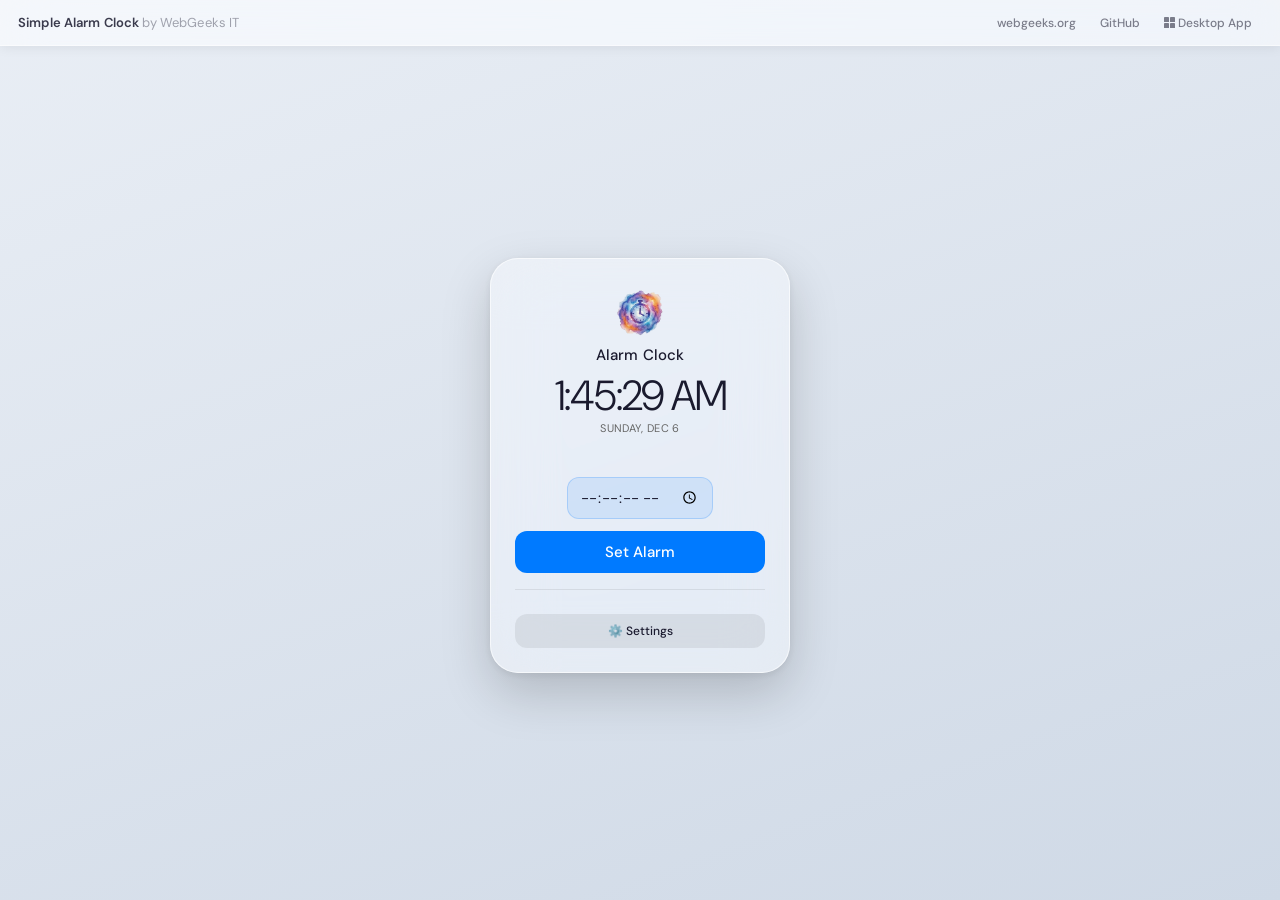
==== commit 52ada390: "v1.3 - Desktop Link in top right nav - CSS Fixed for all themes & Task Scheduler result" ====
--- a/index.html
+++ b/index.html
@@ -26,6 +26,9 @@
   <div class="nav-links">
     <a class="nav-link" href="https://webgeeks.org"        target="_blank">webgeeks.org</a>
     <a class="nav-link" href="https://github.com/ImmaGundam/SimpleAlarmClock" target="_blank">GitHub</a>
+    <a class="nav-link nav-link--download" href="https://github.com/ImmaGundam/SimpleAlarmClock/releases" target="_blank">
+      <svg width="11" height="11" viewBox="0 0 88 88" xmlns="http://www.w3.org/2000/svg" aria-hidden="true" style="display:inline-block;vertical-align:middle;margin-right:3px;margin-top:-1px"><rect x="0"  y="0"  width="40" height="40" rx="3" fill="currentColor"/><rect x="48" y="0"  width="40" height="40" rx="3" fill="currentColor"/><rect x="0"  y="48" width="40" height="40" rx="3" fill="currentColor"/><rect x="48" y="48" width="40" height="40" rx="3" fill="currentColor"/></svg>Desktop App
+    </a>
   </div>
 </nav>
 
@@ -142,13 +145,30 @@
           <span class="slider-track"></span>
         </label>
       </div>
+      <div class="opacity-row">
+        <span class="toggle-label-text">Window Opacity</span>
+        <div class="opacity-controls">
+          <input type="range" id="windowOpacity" min="20" max="100" step="1"
+                 value="100" oninput="applyWindowOpacity(this.value)">
+          <span class="opacity-value" id="opacityValue">100%</span>
+        </div>
+      </div>
     </div>
 
+    <!-- Wake from Sleep -->
+    <div class="setting-group" id="wake-group">
+      <span class="setting-label">Wake from Sleep</span>
+      <button class="wake-btn" id="wake-btn" onclick="handleWakeBtn()">
+        <span class="wake-btn-os" id="wake-btn-os">⏳ Detecting...</span>
+        <span class="wake-btn-status" id="wake-btn-status"></span>
+      </button>
+    </div>
+
     <div class="settings-footer">
-      Developed by James D.<br>
-      <a href="https://github.com/ImmaGundam" target="_blank">github.com/ImmaGundam</a>
+      Developed by jdDev@ImmaGundam<br>
+      <a href="https://SimpleAlarmClock.com" target="_blank">SimpleAlarmClock.com</a>
       &nbsp;·&nbsp;
-      <a href="https://webgeeks.org" target="_blank">webgeeks.org</a>
+      <a href="https://github.com/ImmaGundam/SimpleAlarmClock" target="_blank">GitHub</a>
     </div>
   </div>
 </div>
@@ -163,7 +183,11 @@
 
 <script>
 // ─── PLATFORM DETECTION ─────────────────────────────────────────────────────
-const isNativeApp = !!(window.Capacitor && window.Capacitor.isNativePlatform && window.Capacitor.isNativePlatform());
+const isElectron = !!(window.electronAPI);
+const isCapacitor = !!(window.Capacitor && window.Capacitor.isNativePlatform && window.Capacitor.isNativePlatform());
+const isPywebview = !!(window.pywebview);
+const isNativeApp = isElectron || isCapacitor || isPywebview;
+const isPythonDesktopApp = isElectron || isPywebview; // for winMinimize/winClose guards
 const Plugins = window.Capacitor?.Plugins || {};
 const LocalNotifications = Plugins.LocalNotifications;
 const Preferences = Plugins.Preferences;
@@ -171,6 +195,7 @@
 (function detectEnv() {
   document.body.classList.toggle('in-browser', !isNativeApp);
   document.body.classList.toggle('native-app', isNativeApp);
+  if (isElectron) document.body.classList.add('in-electron');
 })();
 
 // ─── STATE ───────────────────────────────────────────────────────────────────
@@ -182,7 +207,8 @@
   sound: 'alarm1',
   disableJS: false,
   customSoundURL: null,
-  customSoundName: null
+  customSoundName: null,
+  windowOpacity: 1.0
 };
 
 let alarmSet = false;
@@ -322,7 +348,7 @@
 async function loadPlatformInfoFromPython() {
   if (!isPythonDesktopApp) return;
   try {
-    backendPlatformInfo = await window.pywebview.api.get_platform_info();
+    if (window.pywebview) backendPlatformInfo = await window.pywebview.api.get_platform_info();
     updateAlarmModeNote();
   } catch (e) {
     console.warn('Failed to load Python platform info', e);
@@ -371,6 +397,26 @@
   scheduledNotificationId = null;
 }
 
+
+// ── Wake lock + OS scheduler helper (Electron only) ──────────────────────────
+function setWakeLock(active, timeStr) {
+  if (window.electronAPI && window.electronAPI.alarmActive) {
+    window.electronAPI.alarmActive(active, timeStr || null);
+  }
+}
+
+// If Electron launched us because a scheduled alarm fired, trigger it
+if (window.electronAPI && window.electronAPI.onSchedulerAlarm) {
+  window.electronAPI.onSchedulerAlarm(() => {
+    console.log('[AlarmClock] Scheduler woke app — firing alarm');
+    // Small delay so the UI is fully rendered first
+    setTimeout(() => {
+      if (!document.getElementById('main-card').classList.contains('ringing')) {
+        triggerAlarm();
+      }
+    }, 800);
+  });
+}
 function alarmAction() {
   const btn = document.getElementById('alarmButton');
   if (!alarmSet) {
@@ -383,6 +429,7 @@
     btn.classList.add('armed');
     document.getElementById('alarm-status').textContent = '⏰ Alarm set for ' + formatAlarmDisplay(alarmTime);
     scheduleNativeAlarm(alarmTime);
+    setWakeLock(true, alarmTime);  // keep app alive + write alarm file for OS scheduler
   } else {
     cancelAlarm();
   }
@@ -415,6 +462,7 @@
   document.getElementById('alarmButton').classList.remove('armed');
   document.getElementById('alarmButton').onclick = alarmAction;
   document.getElementById('alarm-status').textContent = '';
+  setWakeLock(false);  // release wake lock
 }
 
 function cancelAlarm() {
@@ -424,6 +472,7 @@
   document.getElementById('alarmButton').textContent = 'Set Alarm';
   document.getElementById('alarmButton').classList.remove('armed');
   document.getElementById('alarm-status').textContent = '';
+  setWakeLock(false);  // release wake lock
 }
 
 const AudioCtx = window.AudioContext || window.webkitAudioContext;
@@ -457,9 +506,12 @@
 function playSound() {
   const s = state.sound;
   const soundFiles = {
-    alarm1:'sounds/alarm1.mp3',
-    alarm2:'sounds/alarm2.mp3',
-    alarm3:'sounds/alarm3.mp3'
+    alarm1: 'assets/sounds/alarm1.mp3',
+    alarm2: 'assets/sounds/alarm2.mp3',
+    alarm3: 'assets/sounds/alarm3.mp3',
+    gentle: 'assets/sounds/gentle.mp3',
+    beep:   'assets/sounds/beep.mp3',
+    buzzer: 'assets/sounds/buzzer.mp3',
   };
   if (s === 'custom' && state.customSoundURL) {
     audio.src = state.customSoundURL; audio.loop = true; audio.play().catch(()=>{});
@@ -468,7 +520,7 @@
   if (soundFiles[s]) {
     audio.src = soundFiles[s];
     audio.loop = true;
-    audio.play().catch(() => playSynthSound(s));
+    audio.play().catch(() => playSynthSound(s));  // synth fallback if file fails
     return;
   }
   playSynthSound(s);
@@ -496,8 +548,8 @@
     previewAudio.src = state.customSoundURL;
     previewAudio.play().catch(()=>{});
     setTimeout(() => previewAudio.pause(), 3000);
-  } else if (s === 'alarm1' || s === 'alarm2' || s === 'alarm3') {
-    previewAudio.src = `sounds/${s}.mp3`;
+  } else if (['alarm1','alarm2','alarm3','gentle','beep','buzzer'].includes(s)) {
+    previewAudio.src = `assets/sounds/${s}.mp3`;
     previewAudio.play().catch(() => playSynthSound(s));
     setTimeout(stopPreview, 3000);
   } else {
@@ -529,19 +581,22 @@
   saveState();
 });
 
-async function winMinimize() {
+function winMinimize() {
+  if (window.electronAPI) { window.electronAPI.minimize(); return; }
   if (!isPythonDesktopApp) return;
-  try { await window.pywebview.api.window_action('minimize'); } catch (e) {}
-}
-
-async function winMaximize() {
+  try { window.pywebview.api.window_action('minimize'); } catch (e) {}
+}
+
+function winMaximize() {
+  if (window.electronAPI) { window.electronAPI.toggleMaximize(); return; }
   if (!isPythonDesktopApp) return;
-  try { await window.pywebview.api.window_action('toggle_maximize'); } catch (e) {}
-}
-
-async function winClose() {
+  try { window.pywebview.api.window_action('toggle_maximize'); } catch (e) {}
+}
+
+function winClose() {
+  if (window.electronAPI) { window.electronAPI.close(); return; }
   if (!isPythonDesktopApp) return;
-  try { await window.pywebview.api.window_action('close'); } catch (e) {}
+  try { window.pywebview.api.window_action('close'); } catch (e) {}
 }
 
 function openSettings() {
@@ -578,6 +633,21 @@
   if (state.customSoundName) {
     document.getElementById('custom-sound-name').textContent = '📄 ' + state.customSoundName;
   }
+}
+
+function applyWindowOpacity(val) {
+  const v = Math.max(20, Math.min(100, Number(val)));
+  state.windowOpacity = v / 100;
+  document.documentElement.style.setProperty('--window-opacity', state.windowOpacity);
+  document.getElementById('opacityValue').textContent = v + '%';
+  if (isElectron && window.electronAPI?.setWindowOpacity) {
+    // OS-level transparency — makes the background genuinely see-through
+    window.electronAPI.setWindowOpacity(state.windowOpacity);
+  } else {
+    // Browser / non-Electron fallback: fade the whole page
+    document.body.style.opacity = state.windowOpacity;
+  }
+  saveState();
 }
 
 function toggleAnimations() {
@@ -664,7 +734,21 @@
 
 async function init() {
   await loadState();
+  initWakeGroup();
   applyTheme(state.theme);
+  // Restore window opacity
+  if (state.windowOpacity !== undefined && state.windowOpacity !== 1.0) {
+    const pct = Math.round(state.windowOpacity * 100);
+    const slider = document.getElementById('windowOpacity');
+    if (slider) slider.value = pct;
+    const label = document.getElementById('opacityValue');
+    if (label) label.textContent = pct + '%';
+    if (isElectron && window.electronAPI?.setWindowOpacity) {
+      window.electronAPI.setWindowOpacity(state.windowOpacity);
+    } else {
+      document.body.style.opacity = state.windowOpacity;
+    }
+  }
   applyFont(state.font);
   if (state.disableJS) {
     document.getElementById('disableJS').checked = true;
@@ -676,6 +760,88 @@
 }
 
 init();
+
+// ── Wake from Sleep Scheduler ────────────────────────────────────────────────
+// Detects platform via Electron and runs the appropriate setup inline.
+// No external scripts needed — everything is handled here via IPC + shell.
+
+let _wakePlatform = null;
+let _wakeInstalled  = false;
+
+// OS label + icon shown inside the button
+const WAKE_OS_LABELS = {
+  win32:  { icon: '🪟', label: 'Windows — Task Scheduler' },
+  linux:  { icon: '🐧', label: 'Linux — systemd / cron'  },
+  darwin: { icon: '🍏', label: 'macOS — launchd'         },
+};
+
+// Status text shown below the OS label inside the button
+function _wakeStatusText(installed, note) {
+  if (installed) return '● Active';
+  return note && note !== 'Not set up' ? note : '○ Not set up';
+}
+
+// Paint the button state
+function _renderWakeBtn(loading) {
+  const btn    = document.getElementById('wake-btn');
+  const osEl   = document.getElementById('wake-btn-os');
+  const statEl = document.getElementById('wake-btn-status');
+  if (!btn) return;
+
+  if (loading) {
+    osEl.textContent   = '⏳ Working...';
+    statEl.textContent = '';
+    btn.disabled = true;
+    btn.className = 'wake-btn wake-btn--loading';
+    return;
+  }
+
+  const os = WAKE_OS_LABELS[_wakePlatform] || { icon: '💻', label: _wakePlatform };
+  osEl.textContent   = os.icon + ' ' + os.label;
+  statEl.textContent = _wakeInstalled ? '● Active' : '○ Not set up';
+  btn.disabled  = false;
+  btn.className = 'wake-btn ' + (_wakeInstalled ? 'wake-btn--active' : 'wake-btn--inactive');
+}
+
+async function initWakeGroup() {
+  if (!window.electronAPI) {
+    document.getElementById('wake-group').style.display = 'none';
+    return;
+  }
+  _wakePlatform = await window.electronAPI.getPlatform();
+  _renderWakeBtn(true);
+  const status   = await window.electronAPI.checkWakeScheduler();
+  _wakeInstalled = status.installed;
+  _renderWakeBtn(false);
+}
+
+// Single button click:
+//   If NOT installed → install then open OS power settings
+//   If installed     → open OS power settings directly
+async function handleWakeBtn() {
+  if (!window.electronAPI) return;
+  if (!_wakeInstalled) {
+    _renderWakeBtn(true);
+    try {
+      const result = await window.electronAPI.setupWakeScheduler();
+      if (result.ok) {
+        _wakeInstalled = true;
+        showToast('Wake scheduler installed');
+      } else {
+        showToast('Setup failed: ' + result.message);
+        _renderWakeBtn(false);
+        return;
+      }
+    } catch(e) {
+      showToast('Error: ' + e.message);
+      _renderWakeBtn(false);
+      return;
+    }
+  }
+  _renderWakeBtn(false);
+  // Always open the OS power settings after install or if already active
+  await window.electronAPI.openWakeTimersSettings();
+}
 </script>
 </body>
 </html>
--- a/style.css
+++ b/style.css
@@ -1,5 +1,5 @@
 /* ═══════════════════════════════════════════════════════════════
-   style.css — Shared stylesheet for Alarm Clock (index + settings)
+   style.css
    ═══════════════════════════════════════════════════════════════ */
 
 /* ── RESET ── */
@@ -202,7 +202,7 @@
 }
 
 /* ══════════════════════════════════════
-   § 5  SETTINGS PANEL (inline overlay in index.html)
+   § 5  SETTINGS PANEL
    ══════════════════════════════════════ */
 #settings-panel {
   display: none;
@@ -220,16 +220,33 @@
 .settings-card {
   background: rgba(245,247,250,0.97);
   border-radius: 22px;
-  padding: 26px 22px;
+  padding: 26px 16px 26px 22px; /* right padding tightened so scrollbar has room */
   width: 320px;
   max-height: 88vh;
   overflow-y: auto;
   box-shadow: 0 30px 70px rgba(0,0,0,0.25);
   color: #1a1a2e;
   scrollbar-width: thin;
-}
-.settings-card::-webkit-scrollbar { width: 4px; }
-.settings-card::-webkit-scrollbar-thumb { background: rgba(0,0,0,0.15); border-radius: 4px; }
+  scrollbar-color: rgba(0,0,0,0.18) transparent;
+}
+.settings-card::-webkit-scrollbar {
+  width: 6px;
+}
+.settings-card::-webkit-scrollbar-track {
+  background: transparent;
+  margin: 8px 0;
+}
+.settings-card::-webkit-scrollbar-thumb {
+  background: rgba(0,0,0,0.18);
+  border-radius: 99px;
+  transition: background .15s;
+}
+.settings-card::-webkit-scrollbar-thumb:hover {
+  background: rgba(0,0,0,0.32);
+}
+.settings-card::-webkit-scrollbar-corner {
+  background: transparent;
+}
 
 .settings-header {
   display: flex;
@@ -255,8 +272,6 @@
 
 /* ══════════════════════════════════════
    § 6  SHARED SETTINGS CONTROLS
-        (used in both the overlay panel
-         in index.html AND settings.html)
    ══════════════════════════════════════ */
 
 .setting-label {
@@ -490,7 +505,7 @@
 .settings-page-footer a { color: #007aff; text-decoration: none; }
 
 /* ══════════════════════════════════════
-   § 8  BROWSER NAV BAR (index.html only, hidden in pywebview)
+   § 8  BROWSER NAV BAR
    ══════════════════════════════════════ */
 #browser-nav {
   display: none;
@@ -521,7 +536,7 @@
 .nav-title {
   font-size: 13px;
   font-weight: 600;
-  color: var(--text);
+  color: #1a1a2e;          /* hardcoded: nav bar is always light */
   letter-spacing: 0.01em;
   opacity: 0.85;
 }
@@ -533,7 +548,7 @@
 }
 .nav-link {
   font-size: 12px;
-  color: var(--text);
+  color: #1a1a2e;          /* hardcoded: nav bar is always light */
   opacity: 0.55;
   text-decoration: none;
   padding: 5px 10px;
@@ -553,7 +568,7 @@
 .card.ringing { animation: ring-pulse 1s ease-in-out infinite; }
 
 /* ══════════════════════════════════════
-   § 10  CUSTOM TITLEBAR (pywebview frameless, index.html)
+   § 10  CUSTOM TITLEBAR
    ══════════════════════════════════════ */
 #titlebar {
   display: none;
@@ -565,6 +580,12 @@
   justify-content: flex-end;
   padding: 0 8px;
   gap: 2px;
+  -webkit-app-region: drag;
+  app-region: drag;
+}
+#titlebar .wc-btn {
+  -webkit-app-region: no-drag;
+  app-region: no-drag;
 }
 body:not(.in-browser) #titlebar { display: flex; }
 body:not(.in-browser).clock-body { padding-top: 32px; }
@@ -623,4 +644,129 @@
 }
 
 body.native-app #browser-nav { display: none !important; }
-body.native-app.clock-body { padding-top: 16px !important; }+body.native-app.clock-body { padding-top: 16px !important; }
+
+/* ── Native-app transparent window ────────────────────────────────────────────
+   Remove the gradient background entirely so the OS compositor shows the
+   desktop through the window.  The card's own border-radius becomes the
+   effective "window shape" — matching its glass corners automatically.     */
+body.native-app.clock-body {
+  background: transparent;
+}
+
+/* Slightly stronger shadow so the floating card reads well over any desktop */
+body.native-app .card {
+  box-shadow: 0 24px 60px rgba(0,0,0,0.38), 0 4px 14px rgba(0,0,0,0.18);
+}
+/* ── Wake from Sleep button ── */
+.wake-btn {
+  width: 100%;
+  display: flex;
+  flex-direction: column;
+  align-items: flex-start;
+  gap: 4px;
+  padding: 11px 14px;
+  border-radius: 10px;
+  border: 1.5px solid rgba(0,0,0,0.10);
+  background: rgba(0,0,0,0.04);
+  cursor: pointer;
+  text-align: left;
+  transition: background 0.15s, border-color 0.15s;
+  margin-top: 4px;
+}
+.wake-btn:hover { background: rgba(0,0,0,0.08); }
+.wake-btn:active { transform: scale(0.985); }
+.wake-btn:disabled { opacity: 0.55; cursor: default; transform: none; }
+
+.wake-btn--active {
+  border-color: rgba(52,199,89,0.45);
+  background: rgba(52,199,89,0.07);
+}
+.wake-btn--active:hover { background: rgba(52,199,89,0.12); }
+
+.wake-btn--inactive {
+  border-color: rgba(255,59,48,0.35);
+  background: rgba(255,59,48,0.05);
+}
+.wake-btn--inactive:hover { background: rgba(255,59,48,0.10); }
+
+.wake-btn--loading {
+  border-color: rgba(0,0,0,0.10);
+  background: rgba(0,0,0,0.04);
+}
+
+.wake-btn-os {
+  font-size: 12px;
+  font-weight: 500;
+  color: #1a1a2e;           /* hardcoded: settings card is always light */
+  display: flex;
+  align-items: center;
+  gap: 5px;
+}
+
+.wake-btn-status {
+  font-size: 11px;
+  font-weight: 600;
+  letter-spacing: 0.01em;
+}
+.wake-btn--active   .wake-btn-status { color: #1d9e3e; }
+.wake-btn--inactive .wake-btn-status { color: #cc3333; }
+.wake-btn--loading  .wake-btn-status { color: #888; }
+
+
+/* ── Window Opacity slider ── */
+.opacity-row {
+  display: flex;
+  align-items: center;
+  justify-content: space-between;
+  padding: 10px 0;
+  border-bottom: 1px solid rgba(0,0,0,0.06);
+  gap: 12px;
+}
+.opacity-row:last-child { border-bottom: none; }
+.opacity-controls {
+  display: flex;
+  align-items: center;
+  gap: 8px;
+  flex-shrink: 0;
+}
+.opacity-value {
+  font-size: 12px;
+  color: var(--text-muted, #888);
+  min-width: 36px;
+  text-align: right;
+}
+input[type="range"]#windowOpacity {
+  -webkit-appearance: none;
+  appearance: none;
+  width: 100px;
+  height: 4px;
+  border-radius: 99px;
+  background: linear-gradient(to right, var(--accent, #007aff) 0%, var(--accent, #007aff) 100%);
+  outline: none;
+  cursor: pointer;
+}
+input[type="range"]#windowOpacity::-webkit-slider-thumb {
+  -webkit-appearance: none;
+  appearance: none;
+  width: 16px;
+  height: 16px;
+  border-radius: 50%;
+  background: #fff;
+  border: 2px solid var(--accent, #007aff);
+  box-shadow: 0 1px 4px rgba(0,0,0,0.18);
+  cursor: pointer;
+  transition: transform 0.1s;
+}
+input[type="range"]#windowOpacity::-webkit-slider-thumb:hover {
+  transform: scale(1.15);
+}
+input[type="range"]#windowOpacity::-moz-range-thumb {
+  width: 16px;
+  height: 16px;
+  border-radius: 50%;
+  background: #fff;
+  border: 2px solid var(--accent, #007aff);
+  box-shadow: 0 1px 4px rgba(0,0,0,0.18);
+  cursor: pointer;
+}
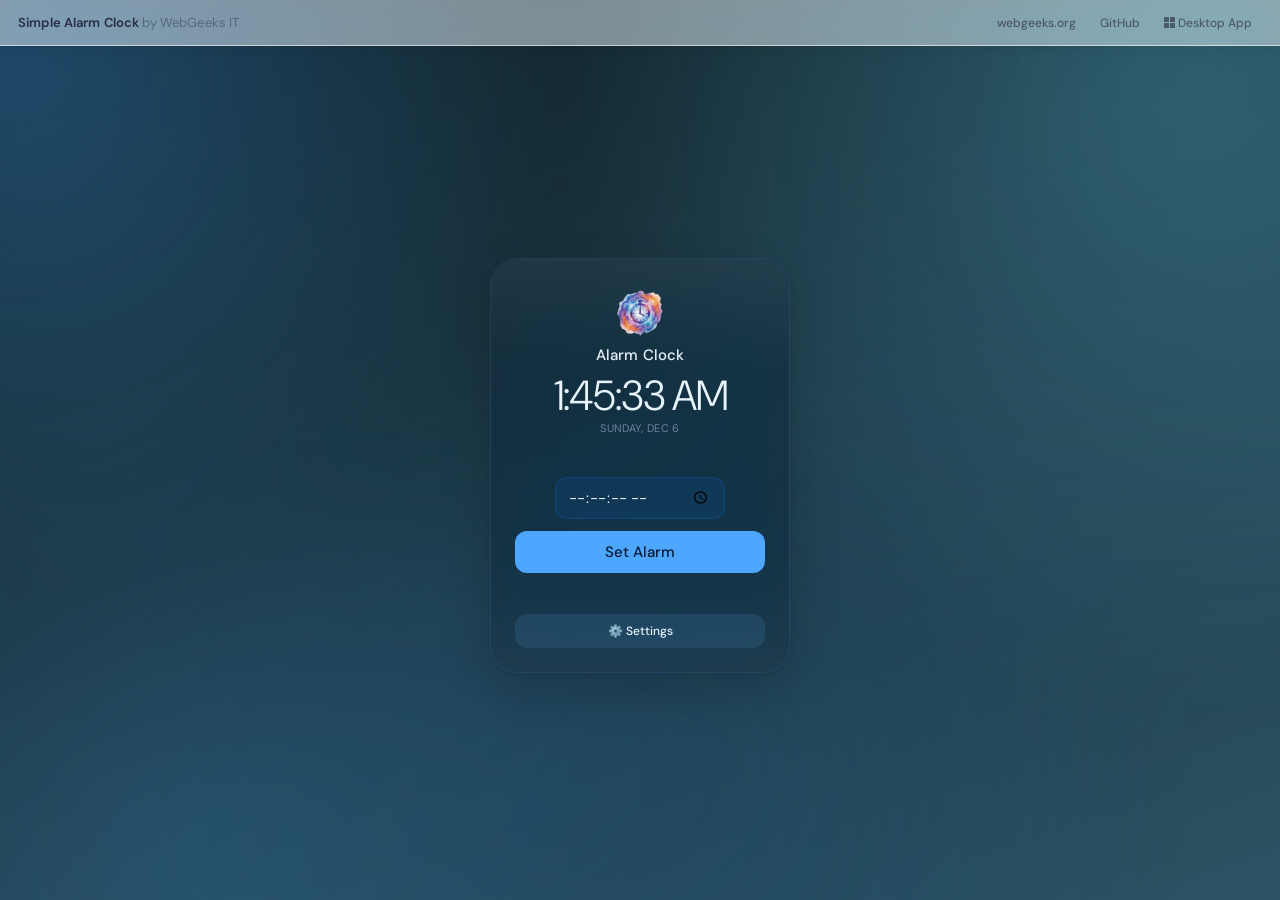
==== commit 0d31d5be: "Add files via upload v.1.3.1 Web Change log - - 'Hide Icon' toggle & Transparency slider for Clock" ====
--- a/index.html
+++ b/index.html
@@ -36,7 +36,7 @@
 <div class="card" id="main-card">
   <div class="header">
     <!-- icon.ico shown as image above the title -->
-    <img class="header-icon" src="clock.png" alt="Alarm Clock icon">
+    <img class="header-icon" id="main-icon" src="clock.png" alt="Alarm Clock icon">
     <h1>Alarm Clock</h1>
   </div>
 
@@ -153,6 +153,38 @@
           <span class="opacity-value" id="opacityValue">100%</span>
         </div>
       </div>
+      <div class="opacity-row">
+        <span class="toggle-label-text">Icon Transparency</span>
+        <div class="opacity-controls">
+          <input type="range" id="iconOpacity" min="0" max="100" step="1"
+                 value="100" oninput="applyIconOpacity(this.value)">
+          <span class="opacity-value" id="iconOpacityValue">100%</span>
+        </div>
+      </div>
+      <div class="toggle-row">
+        <span class="toggle-label-text">Hide Icon</span>
+        <label class="toggle">
+          <input type="checkbox" id="hideIcon" onchange="toggleIconVisibility()">
+          <span class="slider-track"></span>
+        </label>
+      </div>
+      <div class="opacity-row">
+        <span class="toggle-label-text">Animation Speed</span>
+        <div class="opacity-controls">
+          <input type="range" id="animationSpeed" min="0" max="200" step="1"
+                 value="100" oninput="applyAnimationSpeed(this.value)">
+          <span class="opacity-value" id="animationSpeedValue">100%</span>
+        </div>
+      </div>
+      <div class="setting-group setting-group--compact">
+        <span class="setting-label">Theme Animation</span>
+        <select id="themeAnimation" onchange="applyThemeAnimation(this.value)">
+          <option value="soft">Soft Drift</option>
+          <option value="aurora">Aurora Sweep</option>
+          <option value="pulse">Glass Pulse</option>
+          <option value="shimmer">Shimmer Grain</option>
+        </select>
+      </div>
     </div>
 
     <!-- Wake from Sleep -->
@@ -169,6 +201,7 @@
       <a href="https://SimpleAlarmClock.com" target="_blank">SimpleAlarmClock.com</a>
       &nbsp;·&nbsp;
       <a href="https://github.com/ImmaGundam/SimpleAlarmClock" target="_blank">GitHub</a>
+      <div class="settings-footer-version">Desktop (Electron/Node.js) - Version 1.3.1</div>
     </div>
   </div>
 </div>
@@ -202,13 +235,17 @@
 let state = {
   military: false,
   showDate: true,
-  theme: 'mac',
+  theme: 'dark',
   font: "'DM Sans', sans-serif",
   sound: 'alarm1',
   disableJS: false,
   customSoundURL: null,
   customSoundName: null,
-  windowOpacity: 1.0
+  windowOpacity: 1.0,
+  iconOpacity: 1.0,
+  hideIcon: false,
+  animationSpeed: 100,
+  themeAnimation: 'soft'
 };
 
 let alarmSet = false;
@@ -220,18 +257,18 @@
 
 // ─── THEMES ──────────────────────────────────────────────────────────────────
 const THEMES = {
-  Light:          { bg1: '#e9eef5', bg2: '#cfd9e6', cardBg: 'rgba(255,255,255,0.38)',  cardBorder: 'rgba(255,255,255,0.6)',   text: '#1a1a2e', textMuted: '#666',                     accent: '#007aff', accentText: '#fff',    btnSecBg: 'rgba(0,0,0,0.08)',       btnSecText: '#1a1a2e', dark: false, label: 'Light' },
-  Dark:      { bg1: '#2c2c2e', bg2: '#1c1c1e', cardBg: 'rgba(60,60,65,0.55)',     cardBorder: 'rgba(255,255,255,0.12)', text: '#f0f0f0', textMuted: 'rgba(255,255,255,0.45)',    accent: '#0a84ff', accentText: '#fff',    btnSecBg: 'rgba(255,255,255,0.10)', btnSecText: '#f0f0f0', dark: true,  label: 'Dark' },
-  dark:         { bg1: '#0f2027', bg2: '#2c5364', cardBg: 'rgba(20,40,55,0.55)',     cardBorder: 'rgba(100,180,255,0.15)', text: '#e8f4ff', textMuted: 'rgba(200,220,255,0.5)',     accent: '#4da6ff', accentText: '#001a33', btnSecBg: 'rgba(100,180,255,0.12)', btnSecText: '#e8f4ff', dark: true,  label: 'Blue Glass' },
-  red:          { bg1: '#2b0000', bg2: '#220022', cardBg: 'rgba(60,0,40,0.55)',      cardBorder: 'rgba(255,80,120,0.2)',   text: '#ffe0ea', textMuted: 'rgba(255,160,180,0.55)',    accent: '#ff3b5c', accentText: '#fff',    btnSecBg: 'rgba(255,80,120,0.15)',  btnSecText: '#ffe0ea', dark: true,  label: 'Crimson' },
-  pinklight:    { bg1: '#ffd6ec', bg2: '#ffeaf6', cardBg: 'rgba(255,255,255,0.45)',  cardBorder: 'rgba(255,180,220,0.6)', text: '#4a0033', textMuted: '#c06090',                   accent: '#e0006a', accentText: '#fff',    btnSecBg: 'rgba(224,0,106,0.10)',   btnSecText: '#4a0033', dark: false, label: 'Pink' },
-  pinkdark:     { bg1: '#5c0030', bg2: '#1f0010', cardBg: 'rgba(80,0,45,0.55)',      cardBorder: 'rgba(255,100,160,0.2)', text: '#ffdaea', textMuted: 'rgba(255,150,190,0.55)',    accent: '#ff4d9e', accentText: '#3a0020', btnSecBg: 'rgba(255,100,160,0.15)', btnSecText: '#ffdaea', dark: true,  label: 'Rose Dark' },
-  rainbowlight: { bg1: '#ffadad', bg2: '#9bf6ff', cardBg: 'rgba(255,255,255,0.42)', cardBorder: 'rgba(255,255,255,0.7)', text: '#1a1a2e', textMuted: '#555',                      accent: '#7c3aed', accentText: '#fff',    btnSecBg: 'rgba(124,58,237,0.10)', btnSecText: '#1a1a2e', dark: false, label: 'Rainbow' },
-  rainbowdark:  { bg1: '#2a0050', bg2: '#003d4a', cardBg: 'rgba(30,0,70,0.5)',       cardBorder: 'rgba(150,100,255,0.25)',text: '#e8d8ff', textMuted: 'rgba(200,170,255,0.5)',     accent: '#a855f7', accentText: '#fff',    btnSecBg: 'rgba(168,85,247,0.18)', btnSecText: '#e8d8ff', dark: true,  label: 'Neon Dark' },
-  forest:       { bg1: '#1a3a1a', bg2: '#2d5a2d', cardBg: 'rgba(20,50,20,0.55)',     cardBorder: 'rgba(100,200,100,0.2)', text: '#d8f0d8', textMuted: 'rgba(160,220,160,0.6)',    accent: '#4caf50', accentText: '#0a1f0a', btnSecBg: 'rgba(100,200,100,0.15)', btnSecText: '#d8f0d8', dark: true,  label: 'Forest' },
-  ocean:        { bg1: '#003366', bg2: '#006699', cardBg: 'rgba(0,40,80,0.5)',        cardBorder: 'rgba(80,180,255,0.25)',text: '#d0ecff', textMuted: 'rgba(150,200,255,0.55)',    accent: '#29b6f6', accentText: '#001a33', btnSecBg: 'rgba(80,180,255,0.15)',  btnSecText: '#d0ecff', dark: true,  label: 'Ocean' },
-  sand:         { bg1: '#f5e6c8', bg2: '#e8d5a0', cardBg: 'rgba(255,250,235,0.55)',  cardBorder: 'rgba(200,160,80,0.3)', text: '#3a2a10',  textMuted: '#8a6a30',                  accent: '#c97c1a', accentText: '#fff',    btnSecBg: 'rgba(200,160,80,0.18)',  btnSecText: '#3a2a10', dark: false, label: 'Sand' },
-  midnight:     { bg1: '#080820', bg2: '#0d0d2e', cardBg: 'rgba(10,10,35,0.6)',      cardBorder: 'rgba(80,80,200,0.25)', text: '#d0d0ff',  textMuted: 'rgba(160,160,230,0.55)',   accent: '#6366f1', accentText: '#fff',    btnSecBg: 'rgba(99,102,241,0.18)', btnSecText: '#d0d0ff', dark: true,  label: 'Midnight' }
+  Light:        { bg1: '#e9eef5', bg2: '#cfd9e6', cardBg: 'rgba(255,255,255,0.38)', cardBorder: 'rgba(255,255,255,0.6)',   text: '#1a1a2e', textMuted: '#666',                      accent: '#007aff', accentText: '#fff',    btnSecBg: 'rgba(0,0,0,0.08)',       btnSecText: '#1a1a2e', dark: false, label: 'Light',      fx1: '#8db7ff', fx2: '#ffffff', fx3: '#c4d6f4' },
+  Dark:         { bg1: '#2c2c2e', bg2: '#1c1c1e', cardBg: 'rgba(60,60,65,0.55)',    cardBorder: 'rgba(255,255,255,0.12)', text: '#f0f0f0', textMuted: 'rgba(255,255,255,0.45)',     accent: '#0a84ff', accentText: '#fff',    btnSecBg: 'rgba(255,255,255,0.10)', btnSecText: '#f0f0f0', dark: true,  label: 'Dark',       fx1: '#2d8cff', fx2: '#7bc4ff', fx3: '#3f5268' },
+  dark:         { bg1: '#0f2027', bg2: '#2c5364', cardBg: 'rgba(20,40,55,0.55)',    cardBorder: 'rgba(100,180,255,0.15)', text: '#e8f4ff', textMuted: 'rgba(200,220,255,0.5)',      accent: '#4da6ff', accentText: '#001a33', btnSecBg: 'rgba(100,180,255,0.12)', btnSecText: '#e8f4ff', dark: true,  label: 'Blue Glass', fx1: '#4da6ff', fx2: '#76dbff', fx3: '#1f4f77' },
+  red:          { bg1: '#2b0000', bg2: '#220022', cardBg: 'rgba(60,0,40,0.55)',     cardBorder: 'rgba(255,80,120,0.2)',   text: '#ffe0ea', textMuted: 'rgba(255,160,180,0.55)',   accent: '#ff3b5c', accentText: '#fff',    btnSecBg: 'rgba(255,80,120,0.15)',  btnSecText: '#ffe0ea', dark: true,  label: 'Crimson',    fx1: '#ff3b5c', fx2: '#ff8ca8', fx3: '#ff7a3a' },
+  pinklight:    { bg1: '#ffd6ec', bg2: '#ffeaf6', cardBg: 'rgba(255,255,255,0.45)', cardBorder: 'rgba(255,180,220,0.6)',  text: '#4a0033', textMuted: '#c06090',                  accent: '#e0006a', accentText: '#fff',    btnSecBg: 'rgba(224,0,106,0.10)',   btnSecText: '#4a0033', dark: false, label: 'Pink',       fx1: '#ff78bc', fx2: '#ffd7eb', fx3: '#ffb3d7' },
+  pinkdark:     { bg1: '#5c0030', bg2: '#1f0010', cardBg: 'rgba(80,0,45,0.55)',     cardBorder: 'rgba(255,100,160,0.2)', text: '#ffdaea', textMuted: 'rgba(255,150,190,0.55)',     accent: '#ff4d9e', accentText: '#3a0020', btnSecBg: 'rgba(255,100,160,0.15)', btnSecText: '#ffdaea', dark: true,  label: 'Rose Dark',  fx1: '#ff4d9e', fx2: '#ff92ca', fx3: '#7a2d5f' },
+  rainbowlight: { bg1: '#ffadad', bg2: '#9bf6ff', cardBg: 'rgba(255,255,255,0.42)', cardBorder: 'rgba(255,255,255,0.7)',  text: '#1a1a2e', textMuted: '#555',                     accent: '#7c3aed', accentText: '#fff',    btnSecBg: 'rgba(124,58,237,0.10)',  btnSecText: '#1a1a2e', dark: false, label: 'Rainbow',    fx1: '#b66cff', fx2: '#ff8ec4', fx3: '#7ee8ff' },
+  rainbowdark:  { bg1: '#2a0050', bg2: '#003d4a', cardBg: 'rgba(30,0,70,0.5)',      cardBorder: 'rgba(150,100,255,0.25)',text: '#e8d8ff', textMuted: 'rgba(200,170,255,0.5)',      accent: '#a855f7', accentText: '#fff',    btnSecBg: 'rgba(168,85,247,0.18)',  btnSecText: '#e8d8ff', dark: true,  label: 'Neon Dark',  fx1: '#a855f7', fx2: '#ff6fc8', fx3: '#36d6ff' },
+  forest:       { bg1: '#1a3a1a', bg2: '#2d5a2d', cardBg: 'rgba(20,50,20,0.55)',    cardBorder: 'rgba(100,200,100,0.2)', text: '#d8f0d8', textMuted: 'rgba(160,220,160,0.6)',     accent: '#4caf50', accentText: '#0a1f0a', btnSecBg: 'rgba(100,200,100,0.15)', btnSecText: '#d8f0d8', dark: true,  label: 'Forest',     fx1: '#4caf50', fx2: '#89df96', fx3: '#2f7b4f' },
+  ocean:        { bg1: '#00172f', bg2: '#00a0dd', cardBg: 'rgba(0,46,92,0.56)',     cardBorder: 'rgba(92,205,255,0.28)', text: '#dbf4ff', textMuted: 'rgba(173,223,255,0.68)',     accent: '#35cfff', accentText: '#001a33', btnSecBg: 'rgba(53,179,255,0.18)',  btnSecText: '#dbf4ff', dark: true,  label: 'Ocean',      fx1: '#35cfff', fx2: '#0e7dff', fx3: '#00e0c7' },
+  sand:         { bg1: '#f5e6c8', bg2: '#e8d5a0', cardBg: 'rgba(255,250,235,0.55)', cardBorder: 'rgba(200,160,80,0.3)',  text: '#3a2a10', textMuted: '#8a6a30',                 accent: '#c97c1a', accentText: '#fff',    btnSecBg: 'rgba(200,160,80,0.18)',  btnSecText: '#3a2a10', dark: false, label: 'Sand',       fx1: '#d59a3d', fx2: '#ffe1a7', fx3: '#b87b2c' },
+  midnight:     { bg1: '#080820', bg2: '#0d0d2e', cardBg: 'rgba(10,10,35,0.6)',     cardBorder: 'rgba(80,80,200,0.25)',  text: '#d0d0ff', textMuted: 'rgba(160,160,230,0.55)',   accent: '#6366f1', accentText: '#fff',    btnSecBg: 'rgba(99,102,241,0.18)',  btnSecText: '#d0d0ff', dark: true,  label: 'Midnight',   fx1: '#6366f1', fx2: '#98a7ff', fx3: '#2f3387' }
 };
 
 function buildThemeGrid() {
@@ -263,10 +300,90 @@
   root.style.setProperty('--accent-text', t.accentText);
   root.style.setProperty('--btn-secondary-bg', t.btnSecBg);
   root.style.setProperty('--btn-secondary-text', t.btnSecText);
+  root.style.setProperty('--fx1', t.fx1 || t.accent);
+  root.style.setProperty('--fx2', t.fx2 || t.bg2);
+  root.style.setProperty('--fx3', t.fx3 || t.bg1);
   document.body.style.background = `linear-gradient(160deg, ${t.bg1}, ${t.bg2})`;
+  document.body.setAttribute('data-theme-key', key);
   document.querySelectorAll('.theme-swatch').forEach(el => el.classList.remove('active'));
   const active = document.querySelector(`.theme-swatch[data-label="${t.label}"]`);
   if (active) active.classList.add('active');
+  setMotionVars();
+}
+
+
+function setMotionVars() {
+  const speed = Math.max(0, Math.min(200, Number(state.animationSpeed ?? 100)));
+  const speedFactor = speed <= 0 ? 0.001 : speed / 100;
+  const durationFactor = speed <= 0 ? 999999 : 1 / speedFactor;
+  const intensity = 0.72 + Math.min(speed, 200) / 200 * 0.58;
+  document.documentElement.style.setProperty('--anim-speed-factor', speedFactor.toFixed(3));
+  document.documentElement.style.setProperty('--anim-duration-factor', durationFactor.toFixed(3));
+  document.documentElement.style.setProperty('--anim-intensity', intensity.toFixed(3));
+}
+
+function setThemeAnimationProfile(mode) {
+  const profiles = {
+    soft:    { before: 0.90, after: 0.18 },
+    aurora:  { before: 0.95, after: 0.28 },
+    pulse:   { before: 0.75, after: 0.75 },
+    shimmer: { before: 0.82, after: 0.45 }
+  };
+  const profile = profiles[mode] || profiles.soft;
+  document.documentElement.style.setProperty('--fx-before-static-opacity', String(profile.before));
+  document.documentElement.style.setProperty('--fx-after-static-opacity', String(profile.after));
+}
+
+function applyThemeAnimation(mode) {
+  state.themeAnimation = mode || 'soft';
+  document.body.setAttribute('data-theme-animation', state.themeAnimation);
+  setThemeAnimationProfile(state.themeAnimation);
+  setMotionVars();
+  saveState();
+}
+
+function applyIconOpacity(val) {
+  const v = Math.max(0, Math.min(100, Number(val)));
+  state.iconOpacity = v / 100;
+  const icon = document.getElementById('main-icon');
+  if (icon) icon.style.opacity = state.hideIcon ? '0' : String(state.iconOpacity);
+  const label = document.getElementById('iconOpacityValue');
+  if (label) label.textContent = v + '%';
+  const slider = document.getElementById('iconOpacity');
+  if (slider && String(slider.value) !== String(v)) slider.value = v;
+  saveState();
+}
+
+function toggleIconVisibility() {
+  state.hideIcon = document.getElementById('hideIcon').checked;
+  const icon = document.getElementById('main-icon');
+  if (icon) {
+    icon.classList.toggle('is-hidden', state.hideIcon);
+    icon.style.opacity = state.hideIcon ? '0' : String(state.iconOpacity ?? 1);
+  }
+  saveState();
+}
+
+function applyAnimationSpeed(val) {
+  const v = Math.max(0, Math.min(200, Number(val)));
+  state.animationSpeed = v;
+  const label = document.getElementById('animationSpeedValue');
+  if (label) label.textContent = v + '%';
+  const slider = document.getElementById('animationSpeed');
+  if (slider && String(slider.value) !== String(v)) slider.value = v;
+  setMotionVars();
+  if (!state.disableJS) {
+    document.body.classList.toggle('anim-speed-zero', v === 0);
+  }
+  saveState();
+}
+
+function updateBrowserNavOffset() {
+  if (!document.body.classList.contains('in-browser')) return;
+  const nav = document.getElementById('browser-nav');
+  if (!nav) return;
+  const navHeight = Math.max(46, Math.ceil(nav.getBoundingClientRect().height || nav.offsetHeight || 46));
+  document.documentElement.style.setProperty('--browser-nav-offset', navHeight + 'px');
 }
 
 function applyFont(font) {
@@ -544,22 +661,31 @@
 function previewSound() {
   stopPreview();
   const s = document.getElementById('sound').value;
+
   if (s === 'custom' && state.customSoundURL) {
     previewAudio.src = state.customSoundURL;
+    previewAudio.loop = true;
     previewAudio.play().catch(()=>{});
-    setTimeout(() => previewAudio.pause(), 3000);
-  } else if (['alarm1','alarm2','alarm3','gentle','beep','buzzer'].includes(s)) {
+    return;
+  }
+
+  if (['alarm1','alarm2','alarm3','gentle','beep','buzzer'].includes(s)) {
     previewAudio.src = `assets/sounds/${s}.mp3`;
-    previewAudio.play().catch(() => playSynthSound(s));
-    setTimeout(stopPreview, 3000);
-  } else {
-    playSynthSound(s);
-    setTimeout(stopSound, 3000);
-  }
+    previewAudio.loop = true;
+    previewAudio.play().catch(() => {
+      previewAudio.loop = false;
+      playSynthSound(s);
+    });
+    return;
+  }
+
+  playSynthSound(s);
 }
 
 function stopPreview() {
-  previewAudio.pause(); previewAudio.currentTime = 0;
+  previewAudio.pause();
+  previewAudio.currentTime = 0;
+  previewAudio.loop = false;
   stopSound();
 }
 
@@ -624,12 +750,24 @@
   document.getElementById('military').checked    = state.military;
   document.getElementById('showDate').checked    = state.showDate;
   document.getElementById('disableJS').checked   = state.disableJS;
+  document.getElementById('hideIcon').checked    = !!state.hideIcon;
   const fontSel = document.getElementById('font');
   for (let opt of fontSel.options) {
     if (opt.value === state.font) { fontSel.value = opt.value; break; }
   }
   document.getElementById('sound').value = state.sound;
   document.getElementById('customFileBtn').style.display = state.sound === 'custom' ? 'flex' : 'none';
+  const themeAnim = document.getElementById('themeAnimation');
+  if (themeAnim) themeAnim.value = state.themeAnimation || 'soft';
+  const iconOpacity = Math.round((state.iconOpacity ?? 1) * 100);
+  const iconSlider = document.getElementById('iconOpacity');
+  if (iconSlider) iconSlider.value = iconOpacity;
+  const iconLabel = document.getElementById('iconOpacityValue');
+  if (iconLabel) iconLabel.textContent = iconOpacity + '%';
+  const animSlider = document.getElementById('animationSpeed');
+  if (animSlider) animSlider.value = state.animationSpeed ?? 100;
+  const animLabel = document.getElementById('animationSpeedValue');
+  if (animLabel) animLabel.textContent = (state.animationSpeed ?? 100) + '%';
   if (state.customSoundName) {
     document.getElementById('custom-sound-name').textContent = '📄 ' + state.customSoundName;
   }
@@ -653,17 +791,20 @@
 function toggleAnimations() {
   animationsDisabled = document.getElementById('disableJS').checked;
   state.disableJS = animationsDisabled;
+  document.body.classList.toggle('animations-disabled', animationsDisabled);
+  document.body.classList.toggle('anim-speed-zero', !animationsDisabled && (state.animationSpeed ?? 100) === 0);
   if (animationsDisabled) {
     let style = document.getElementById('no-anim');
     if (!style) {
       style = document.createElement('style');
       style.id = 'no-anim';
-      style.textContent = '*, *::before, *::after { animation: none !important; transition: none !important; }';
+      style.textContent = '*, *::before, *::after { animation: none !important; }';
       document.head.appendChild(style);
     }
   } else {
     const el = document.getElementById('no-anim');
     if (el) el.remove();
+    setMotionVars();
   }
   saveState();
 }
@@ -736,19 +877,24 @@
   await loadState();
   initWakeGroup();
   applyTheme(state.theme);
+  applyThemeAnimation(state.themeAnimation || 'soft');
+  setMotionVars();
   // Restore window opacity
-  if (state.windowOpacity !== undefined && state.windowOpacity !== 1.0) {
-    const pct = Math.round(state.windowOpacity * 100);
-    const slider = document.getElementById('windowOpacity');
-    if (slider) slider.value = pct;
-    const label = document.getElementById('opacityValue');
-    if (label) label.textContent = pct + '%';
-    if (isElectron && window.electronAPI?.setWindowOpacity) {
-      window.electronAPI.setWindowOpacity(state.windowOpacity);
-    } else {
-      document.body.style.opacity = state.windowOpacity;
-    }
-  }
+  const pct = Math.round((state.windowOpacity ?? 1.0) * 100);
+  const slider = document.getElementById('windowOpacity');
+  if (slider) slider.value = pct;
+  const label = document.getElementById('opacityValue');
+  if (label) label.textContent = pct + '%';
+  if (isElectron && window.electronAPI?.setWindowOpacity) {
+    window.electronAPI.setWindowOpacity(state.windowOpacity ?? 1.0);
+  } else {
+    document.body.style.opacity = state.windowOpacity ?? 1.0;
+  }
+  applyIconOpacity(Math.round((state.iconOpacity ?? 1) * 100));
+  const hide = document.getElementById('hideIcon');
+  if (hide) hide.checked = !!state.hideIcon;
+  toggleIconVisibility();
+  applyAnimationSpeed(state.animationSpeed ?? 100);
   applyFont(state.font);
   if (state.disableJS) {
     document.getElementById('disableJS').checked = true;
@@ -757,7 +903,14 @@
   await initNativeBits();
   await loadPlatformInfoFromPython();
   updateAlarmModeNote();
-}
+  updateBrowserNavOffset();
+}
+
+window.addEventListener('resize', updateBrowserNavOffset);
+window.addEventListener('orientationchange', updateBrowserNavOffset);
+window.addEventListener('load', updateBrowserNavOffset);
+document.addEventListener('fullscreenchange', () => setTimeout(updateBrowserNavOffset, 60));
+document.addEventListener('webkitfullscreenchange', () => setTimeout(updateBrowserNavOffset, 60));
 
 init();
 
--- a/style.css
+++ b/style.css
@@ -21,6 +21,17 @@
   --btn-secondary-text: #1a1a2e;
   --card-shadow:      0 20px 50px rgba(0,0,0,0.18), 0 2px 8px rgba(0,0,0,0.08);
   --card-opacity:     1;
+  --anim-speed-factor: 1;
+  --anim-duration-factor: 1;
+  --anim-intensity: 1;
+  --surface-glow: rgba(255,255,255,0.11);
+  --surface-glow-2: rgba(255,255,255,0.05);
+  --fx1: #8db7ff;
+  --fx2: #ffffff;
+  --fx3: #c4d6f4;
+  --fx-before-static-opacity: .9;
+  --fx-after-static-opacity: .18;
+  --browser-nav-offset: 46px;
 }
 
 /* ══════════════════════════════════════
@@ -41,8 +52,77 @@
   display: grid;
   place-items: center;
   transition: background 0.6s ease;
-  padding: 16px;
-}
+  padding: clamp(10px, 2.2vw, 16px);
+  position: relative;
+  isolation: isolate;
+}
+body.clock-body::before,
+body.clock-body::after {
+  content: '';
+  position: fixed;
+  inset: -18%;
+  pointer-events: none;
+  z-index: 0;
+  opacity: 0;
+  transition: opacity 0.35s ease;
+}
+body.clock-body::before {
+  background:
+    radial-gradient(circle at 14% 18%, color-mix(in srgb, var(--fx1) 34%, transparent) 0%, transparent 30%),
+    radial-gradient(circle at 82% 20%, color-mix(in srgb, var(--fx2) 30%, transparent) 0%, transparent 36%),
+    radial-gradient(circle at 50% 76%, color-mix(in srgb, var(--fx3) 32%, transparent) 0%, transparent 42%),
+    radial-gradient(circle at 24% 84%, color-mix(in srgb, var(--fx1) 18%, transparent) 0%, transparent 28%);
+  filter: blur(40px) saturate(calc(1.12 + (var(--anim-intensity) - 1) * .42));
+}
+body.clock-body::after {
+  background:
+    linear-gradient(118deg,
+      transparent 0%,
+      color-mix(in srgb, var(--fx2) 18%, transparent) 16%,
+      transparent 34%,
+      color-mix(in srgb, var(--fx1) 22%, transparent) 54%,
+      transparent 74%,
+      color-mix(in srgb, var(--fx3) 16%, transparent) 92%,
+      transparent 100%),
+    radial-gradient(circle at 68% 34%, color-mix(in srgb, var(--fx3) 16%, transparent) 0%, transparent 34%);
+  filter: blur(26px) saturate(calc(1.08 + (var(--anim-intensity) - 1) * .30));
+}
+body.clock-body > * {
+  position: relative;
+  z-index: 1;
+}
+body.clock-body[data-theme-animation="soft"]::before {
+  opacity: .9;
+  animation: ambient-drift-soft calc(20s * var(--anim-duration-factor)) ease-in-out infinite alternate;
+}
+body.clock-body[data-theme-animation="aurora"]::before {
+  opacity: .95;
+  animation: aurora-sweep calc(14s * var(--anim-duration-factor)) linear infinite;
+}
+body.clock-body[data-theme-animation="pulse"]::before,
+body.clock-body[data-theme-animation="pulse"]::after {
+  opacity: .75;
+  animation: glass-pulse calc(8.5s * var(--anim-duration-factor)) ease-in-out infinite;
+}
+body.clock-body[data-theme-animation="shimmer"]::before {
+  opacity: .82;
+  animation: ambient-drift calc(16s * var(--anim-duration-factor)) ease-in-out infinite alternate;
+}
+body.clock-body[data-theme-animation="shimmer"]::after {
+  opacity: .45;
+  animation: shimmer-sweep calc(10.5s * var(--anim-duration-factor)) ease-in-out infinite alternate;
+}
+body.clock-body.animations-disabled::before,
+body.clock-body.anim-speed-zero::before {
+  animation: none !important;
+  opacity: var(--fx-before-static-opacity, .9) !important;
+}
+body.clock-body.animations-disabled::after,
+body.clock-body.anim-speed-zero::after {
+  animation: none !important;
+  opacity: var(--fx-after-static-opacity, .18) !important;
+}
+
 
 /* settings.html body */
 body.settings-body {
@@ -66,14 +146,26 @@
   -webkit-backdrop-filter: blur(30px) saturate(1.4);
   border: 1px solid var(--card-border);
   border-radius: 28px;
-  padding: 28px 24px 24px;
-  width: 300px;
+  padding: clamp(20px, 4.5vw, 28px) clamp(18px, 4.2vw, 24px) clamp(18px, 4vw, 24px);
+  width: min(300px, calc(100vw - 32px));
+  max-width: 300px;
   text-align: center;
   box-shadow: var(--card-shadow);
   opacity: var(--card-opacity);
-  transition: opacity 0.3s;
+  transition: opacity 0.3s, transform 0.3s ease;
   position: relative;
-}
+  overflow: hidden;
+}
+.card::before {
+  content: '';
+  position: absolute;
+  inset: 0;
+  border-radius: inherit;
+  pointer-events: none;
+  background: linear-gradient(180deg, rgba(255,255,255,0.07), transparent 26%, transparent 74%, rgba(255,255,255,0.04));
+  opacity: .8;
+}
+.card > * { position: relative; z-index: 1; }
 
 /* ── HEADER ── */
 .header {
@@ -84,9 +176,19 @@
   margin-bottom: 6px;
 }
 .header-icon {
-  width: 52px;
-  height: 52px;
+  width: clamp(40px, 10vw, 52px);
+  height: clamp(40px, 10vw, 52px);
   object-fit: contain;
+  opacity: 1;
+  transition: opacity 0.22s ease, transform 0.22s ease, filter 0.22s ease;
+}
+.header-icon.is-hidden {
+  opacity: 0;
+  transform: scale(0.88);
+  pointer-events: none;
+}
+.header h1 {
+  text-shadow: 0 1px 0 rgba(255,255,255,0.04);
 }
 .header h1 {
   font-size: 15px;
@@ -99,7 +201,7 @@
 .clock-wrap { margin: 10px 0 18px; }
 #clock {
   font-family: inherit;
-  font-size: 42px;
+  font-size: clamp(34px, 9vw, 42px);
   font-weight: 300;
   color: var(--text);
   letter-spacing: -1px;
@@ -143,6 +245,7 @@
   align-items: center;
 }
 input[type="time"] {
+  width: min(170px, 100%);
   background: rgba(0,122,255,0.10);
   border: 1.5px solid rgba(0,122,255,0.2);
   padding: 9px 12px;
@@ -443,6 +546,13 @@
 }
 .settings-footer a { color: #007aff; text-decoration: none; }
 .settings-footer a:hover { text-decoration: underline; }
+.settings-footer-version {
+  margin-top: 6px;
+  color: rgba(170, 170, 170, 0.92);
+  font-size: 10px;
+  line-height: 1.5;
+  letter-spacing: 0.01em;
+}
 
 /* ══════════════════════════════════════
    § 7  SETTINGS WINDOW (settings.html)
@@ -510,12 +620,12 @@
 #browser-nav {
   display: none;
   position: fixed;
-  top: 0; left: 0; right: 0;
+  top: env(safe-area-inset-top, 0px); left: 0; right: 0;
   height: 46px;
-  background: rgba(255,255,255,0.55);
+  background: rgba(255, 255, 255, 0.471);
   backdrop-filter: blur(20px) saturate(1.6);
   -webkit-backdrop-filter: blur(20px) saturate(1.6);
-  border-bottom: 1px solid rgba(255,255,255,0.5);
+  border-bottom: 1.50px solid rgba(255, 255, 255, 0.582);
   box-shadow: 0 1px 12px rgba(0,0,0,0.08);
   z-index: 200;
   align-items: center;
@@ -524,27 +634,40 @@
   transition: background 0.4s;
 }
 body.in-browser #browser-nav { display: flex; }
-body.in-browser { padding-top: 46px; }
+body.in-browser { padding-top: calc(var(--browser-nav-offset, 46px) + env(safe-area-inset-top, 0px)); }
 
 .nav-brand {
   display: flex;
   align-items: center;
   gap: 8px;
   text-decoration: none;
+  min-width: 0;
+  flex: 1 1 auto;
 }
 .nav-logo  { font-size: 18px; line-height: 1; }
 .nav-title {
+  display: block;
+  min-width: 0;
+  max-width: 100%;
   font-size: 13px;
   font-weight: 600;
   color: #1a1a2e;          /* hardcoded: nav bar is always light */
   letter-spacing: 0.01em;
   opacity: 0.85;
+  white-space: nowrap;
+  overflow: hidden;
+  text-overflow: ellipsis;
 }
 .nav-title span { opacity: 0.45; font-weight: 400; }
 .nav-links {
   display: flex;
   align-items: center;
+  justify-content: flex-end;
   gap: 4px;
+  min-width: 0;
+  flex: 0 1 auto;
+  flex-wrap: nowrap;
+  white-space: nowrap;
 }
 .nav-link {
   font-size: 12px;
@@ -555,8 +678,44 @@
   border-radius: 8px;
   transition: opacity 0.2s, background 0.2s;
   font-weight: 500;
+  white-space: nowrap;
+  flex: 0 0 auto;
 }
 .nav-link:hover { opacity: 1; background: rgba(0,0,0,0.06); }
+
+:fullscreen #browser-nav,
+:-webkit-full-screen #browser-nav,
+:-moz-full-screen #browser-nav {
+  display: flex !important;
+  top: env(safe-area-inset-top, 0px);
+}
+
+
+@keyframes ambient-drift {
+  0%   { transform: translate3d(-2%, -1%, 0) scale(1); }
+  50%  { transform: translate3d(1.5%, 2%, 0) scale(calc(1.02 + (var(--anim-intensity) - 1) * .02)); }
+  100% { transform: translate3d(2.5%, -2%, 0) scale(calc(1.045 + (var(--anim-intensity) - 1) * .04)); }
+}
+@keyframes ambient-drift-soft {
+  0%   { transform: translate3d(-8%, -4.5%, 0) scale(1); }
+  33%  { transform: translate3d(4.5%, 5.5%, 0) scale(calc(1.03 + (var(--anim-intensity) - 1) * .03)); }
+  66%  { transform: translate3d(9%, -3.5%, 0) scale(calc(1.065 + (var(--anim-intensity) - 1) * .05)); }
+  100% { transform: translate3d(-5.5%, 6%, 0) scale(calc(1.05 + (var(--anim-intensity) - 1) * .04)); }
+}
+@keyframes aurora-sweep {
+  0%   { transform: translateX(-10%) rotate(0deg) scale(1); }
+  50%  { transform: translateX(8%) rotate(6deg) scale(calc(1.03 + (var(--anim-intensity) - 1) * .03)); }
+  100% { transform: translateX(-6%) rotate(-5deg) scale(1.02); }
+}
+@keyframes glass-pulse {
+  0%, 100% { transform: scale(1); opacity: .5; }
+  50%      { transform: scale(calc(1.055 + (var(--anim-intensity) - 1) * .04)); opacity: .88; }
+}
+@keyframes shimmer-sweep {
+  0%   { transform: translate3d(-20%, 0, 0) skewX(-10deg) scaleX(0.98); opacity: .32; }
+  50%  { transform: translate3d(0%, 0, 0) skewX(-9deg) scaleX(1.02); opacity: .46; }
+  100% { transform: translate3d(20%, 0, 0) skewX(-10deg) scaleX(0.98); opacity: .32; }
+}
 
 /* ══════════════════════════════════════
    § 9  ALARM RINGING STATE
@@ -770,3 +929,208 @@
   box-shadow: 0 1px 4px rgba(0,0,0,0.18);
   cursor: pointer;
 }
+
+
+/* ══════════════════════════════════════
+   § 13  RESPONSIVE / SMALL RESOLUTION TUNING
+   ══════════════════════════════════════ */
+.setting-group--compact { margin-top: 12px; }
+
+input[type="range"]#iconOpacity,
+input[type="range"]#animationSpeed {
+  -webkit-appearance: none;
+  appearance: none;
+  width: 100px;
+  height: 4px;
+  border-radius: 99px;
+  background: linear-gradient(to right, var(--accent, #007aff) 0%, var(--accent, #007aff) 100%);
+  outline: none;
+  cursor: pointer;
+}
+input[type="range"]#iconOpacity::-webkit-slider-thumb,
+input[type="range"]#animationSpeed::-webkit-slider-thumb {
+  -webkit-appearance: none;
+  appearance: none;
+  width: 16px;
+  height: 16px;
+  border-radius: 50%;
+  background: #fff;
+  border: 2px solid var(--accent, #007aff);
+  box-shadow: 0 1px 4px rgba(0,0,0,0.18);
+  cursor: pointer;
+}
+input[type="range"]#iconOpacity::-moz-range-thumb,
+input[type="range"]#animationSpeed::-moz-range-thumb {
+  width: 16px;
+  height: 16px;
+  border-radius: 50%;
+  background: #fff;
+  border: 2px solid var(--accent, #007aff);
+  box-shadow: 0 1px 4px rgba(0,0,0,0.18);
+  cursor: pointer;
+}
+
+@media (max-width: 760px) {
+  #browser-nav {
+    padding: 0 10px;
+    gap: 8px;
+  }
+  .nav-title {
+    font-size: 12px;
+    line-height: 1.1;
+  }
+  .nav-links {
+    gap: 2px;
+  }
+  .nav-link {
+    font-size: 11px;
+    padding: 4px 8px;
+  }
+}
+
+@media (max-width: 560px) {
+  body.in-browser #browser-nav {
+    height: 46px;
+    min-height: 46px;
+    align-items: center;
+    padding: 0 8px;
+    gap: 6px;
+    flex-wrap: nowrap;
+    overflow: hidden;
+  }
+  body.in-browser { padding-top: calc(var(--browser-nav-offset, 46px) + env(safe-area-inset-top, 0px)); }
+  .nav-brand,
+  .nav-links {
+    width: auto;
+  }
+  .nav-brand {
+    flex: 1 1 auto;
+    min-width: 0;
+  }
+  .nav-title {
+    font-size: 11px;
+    max-width: 140px;
+  }
+  .nav-title span {
+    display: none;
+  }
+  .nav-links {
+    flex: 0 1 auto;
+    justify-content: flex-end;
+    gap: 2px;
+    overflow: hidden;
+  }
+  .nav-link {
+    font-size: 10.5px;
+    padding: 4px 6px;
+  }
+  .card {
+    width: min(300px, calc(100vw - 24px));
+  }
+  .settings-card {
+    width: min(320px, calc(100vw - 18px));
+    max-height: 84vh;
+  }
+}
+
+@media (max-width: 460px) {
+  #browser-nav {
+    padding: 0 6px;
+    gap: 4px;
+  }
+  .nav-title {
+    font-size: 10.5px;
+    max-width: 112px;
+  }
+  .nav-links {
+    gap: 1px;
+  }
+  .nav-links .nav-link:first-child {
+    display: none;
+  }
+  .nav-link {
+    font-size: 10px;
+    padding: 4px 5px;
+  }
+}
+
+@media (max-width: 380px) {
+  #browser-nav {
+    padding: 0 5px;
+  }
+  .nav-title {
+    font-size: 10px;
+    max-width: 96px;
+  }
+  .nav-link {
+    font-size: 9.5px;
+    padding: 3px 4px;
+  }
+  .nav-link svg {
+    margin-right: 2px !important;
+  }
+}
+
+@media (max-width: 420px), (max-height: 700px) {
+  body.clock-body {
+    padding: 10px;
+  }
+  .card {
+    border-radius: 24px;
+    padding: 18px 16px 16px;
+    width: min(296px, calc(100vw - 20px));
+  }
+  .clock-wrap { margin: 8px 0 14px; }
+  #date-display { font-size: 10px; }
+  .divider { margin: 14px 0; }
+  .btn-primary { margin-top: 10px; }
+  .btn-secondary { margin-top: 6px; }
+}
+
+@media (max-width: 360px), (max-height: 620px) {
+  body.in-browser { padding-top: calc(var(--browser-nav-offset, 68px) + env(safe-area-inset-top, 0px)); }
+  .card {
+    width: min(286px, calc(100vw - 16px));
+    border-radius: 22px;
+    padding: 16px 14px 14px;
+  }
+  .header { gap: 4px; margin-bottom: 4px; }
+  .header h1 { font-size: 14px; }
+  .clock-wrap { margin: 8px 0 12px; }
+  #alarm-status { margin-bottom: 6px; }
+  input[type="time"] {
+    padding: 8px 10px;
+    font-size: 14px;
+    width: min(156px, 100%);
+  }
+  .btn-primary {
+    padding: 10px 18px;
+    font-size: 14px;
+  }
+  .btn-secondary {
+    padding: 8px 14px;
+    font-size: 12px;
+  }
+}
+
+@media (max-width: 320px), (max-height: 560px) {
+  .card {
+    width: min(272px, calc(100vw - 12px));
+    padding: 14px 12px 12px;
+  }
+  #clock { letter-spacing: -0.5px; }
+  .settings-card {
+    width: calc(100vw - 12px);
+    padding-left: 16px;
+    padding-right: 12px;
+  }
+  .toggle-label-text,
+  .toggle-row > span {
+    font-size: 12px;
+  }
+  input[type="range"]#windowOpacity,
+  input[type="range"]#iconOpacity,
+  input[type="range"]#animationSpeed {
+    width: 88px;
+  }
+}
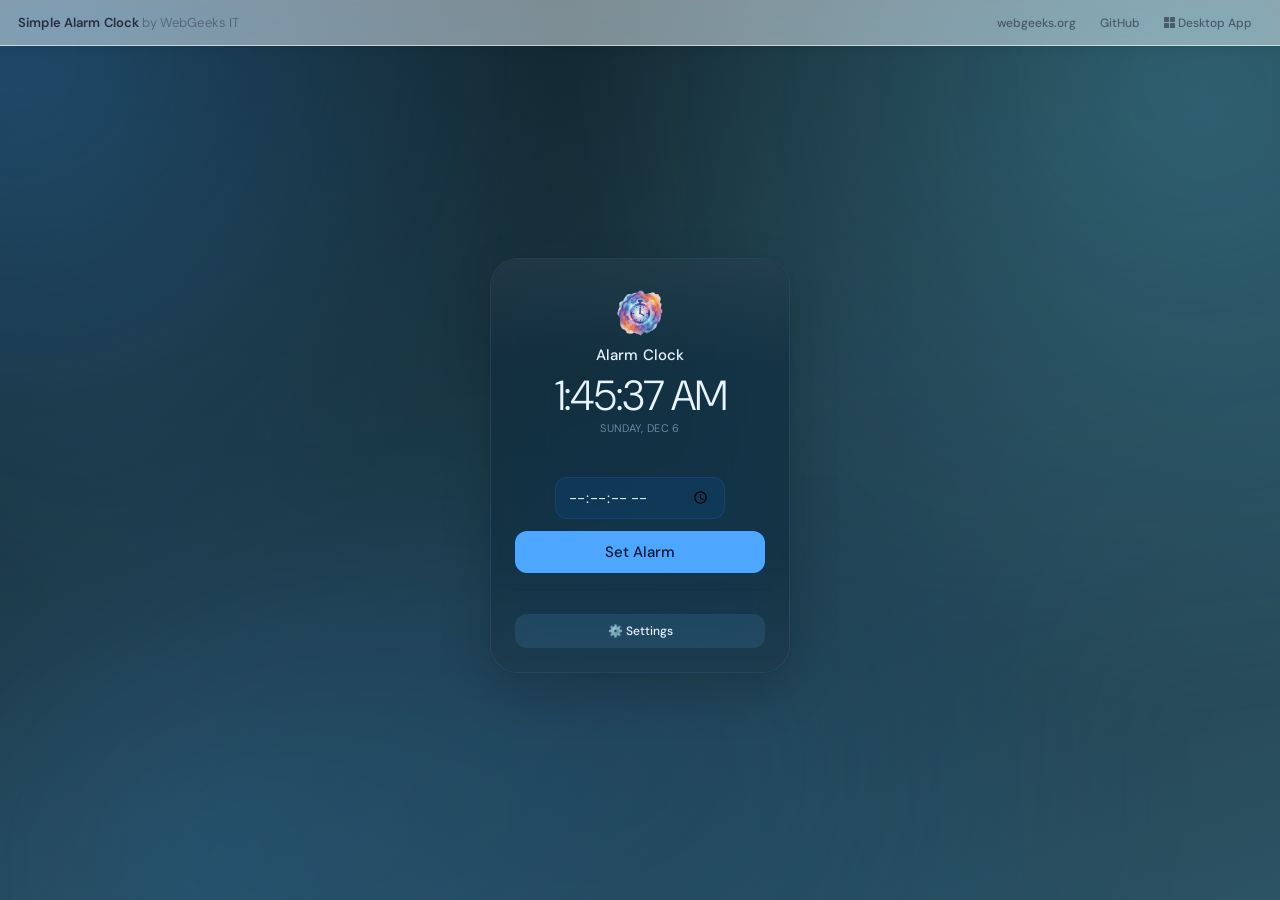
==== commit 49c58c99: "Update version details in settings footer" ====
--- a/index.html
+++ b/index.html
@@ -197,11 +197,11 @@
     </div>
 
     <div class="settings-footer">
-      Developed by jdDev@ImmaGundam<br>
+      Developed by James D.<br>
       <a href="https://SimpleAlarmClock.com" target="_blank">SimpleAlarmClock.com</a>
       &nbsp;·&nbsp;
-      <a href="https://github.com/ImmaGundam/SimpleAlarmClock" target="_blank">GitHub</a>
-      <div class="settings-footer-version">Desktop (Electron/Node.js) - Version 1.3.1</div>
+      <a href="https://github.com/ImmaGundam/SimpleAlarmClock/releases" target="_blank">GitHub</a>
+      <div class="settings-footer-version">Web - Version 1.3.1</div>
     </div>
   </div>
 </div>
